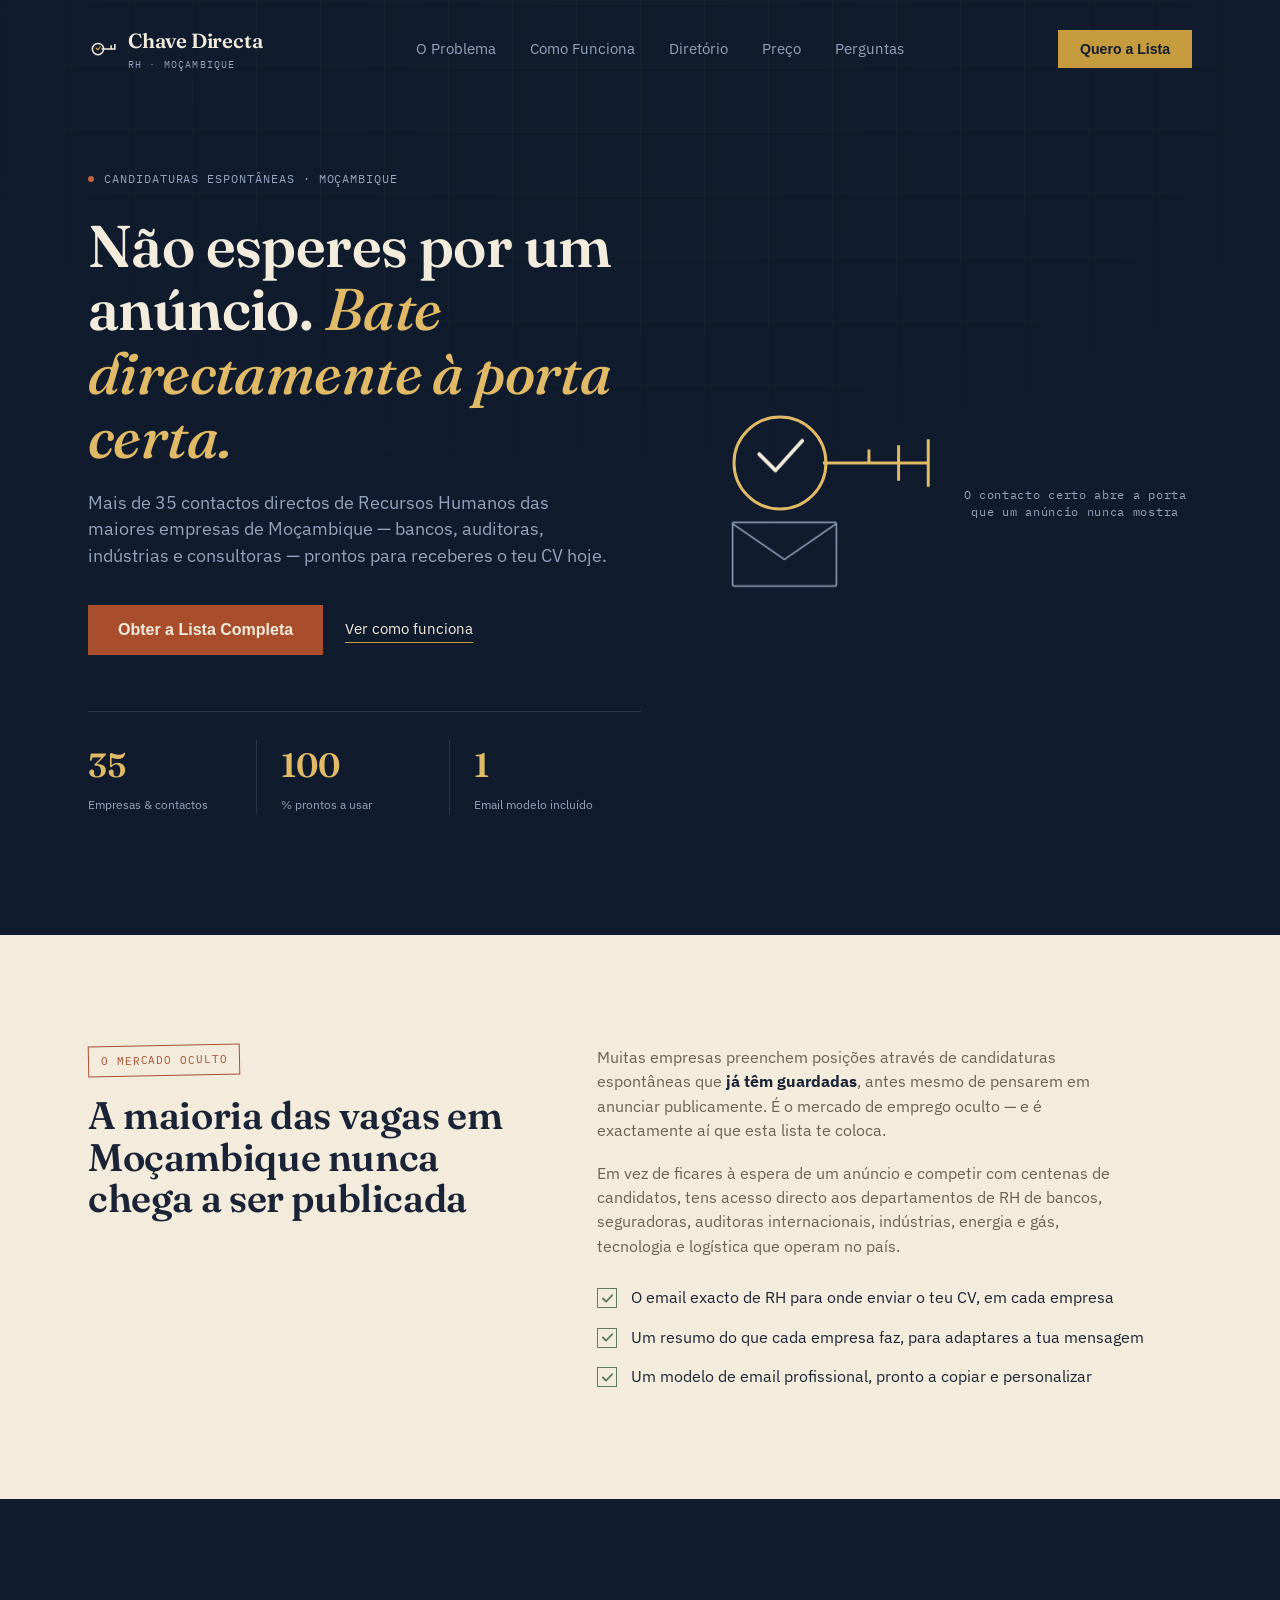
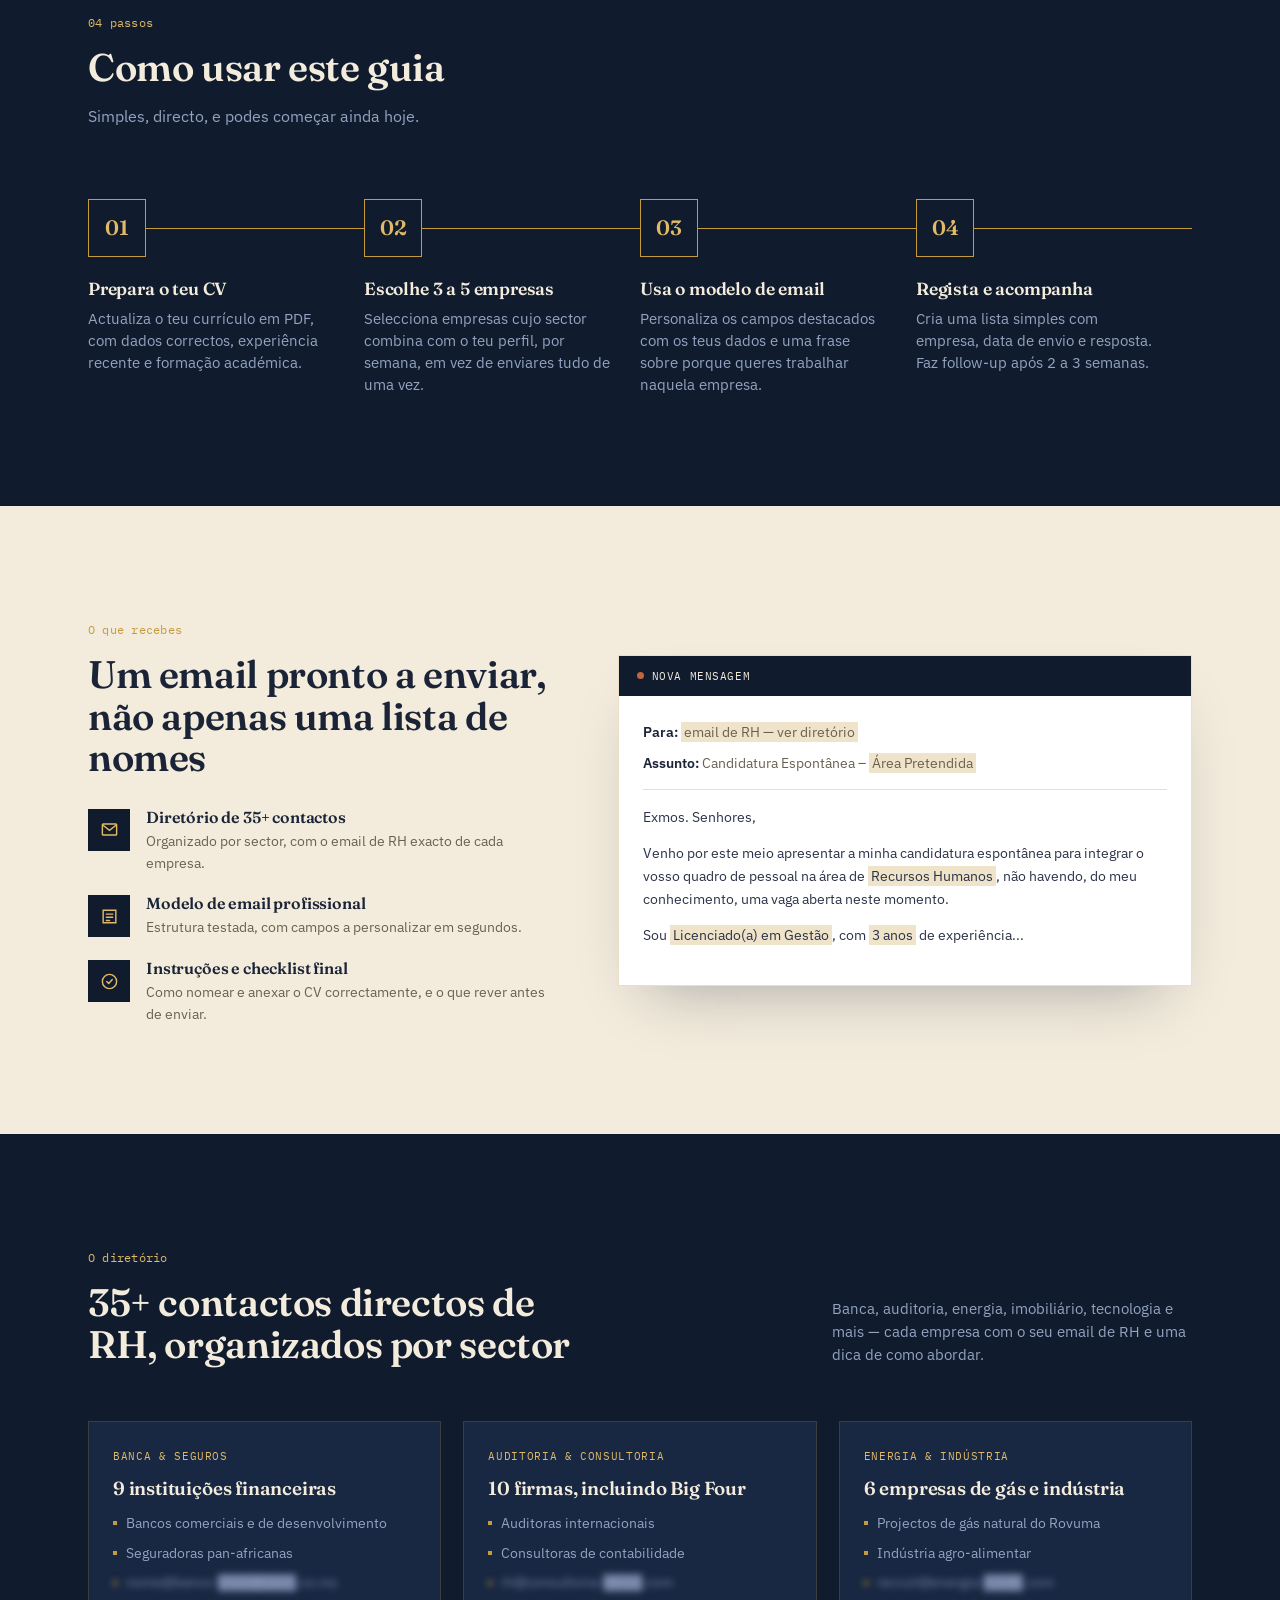
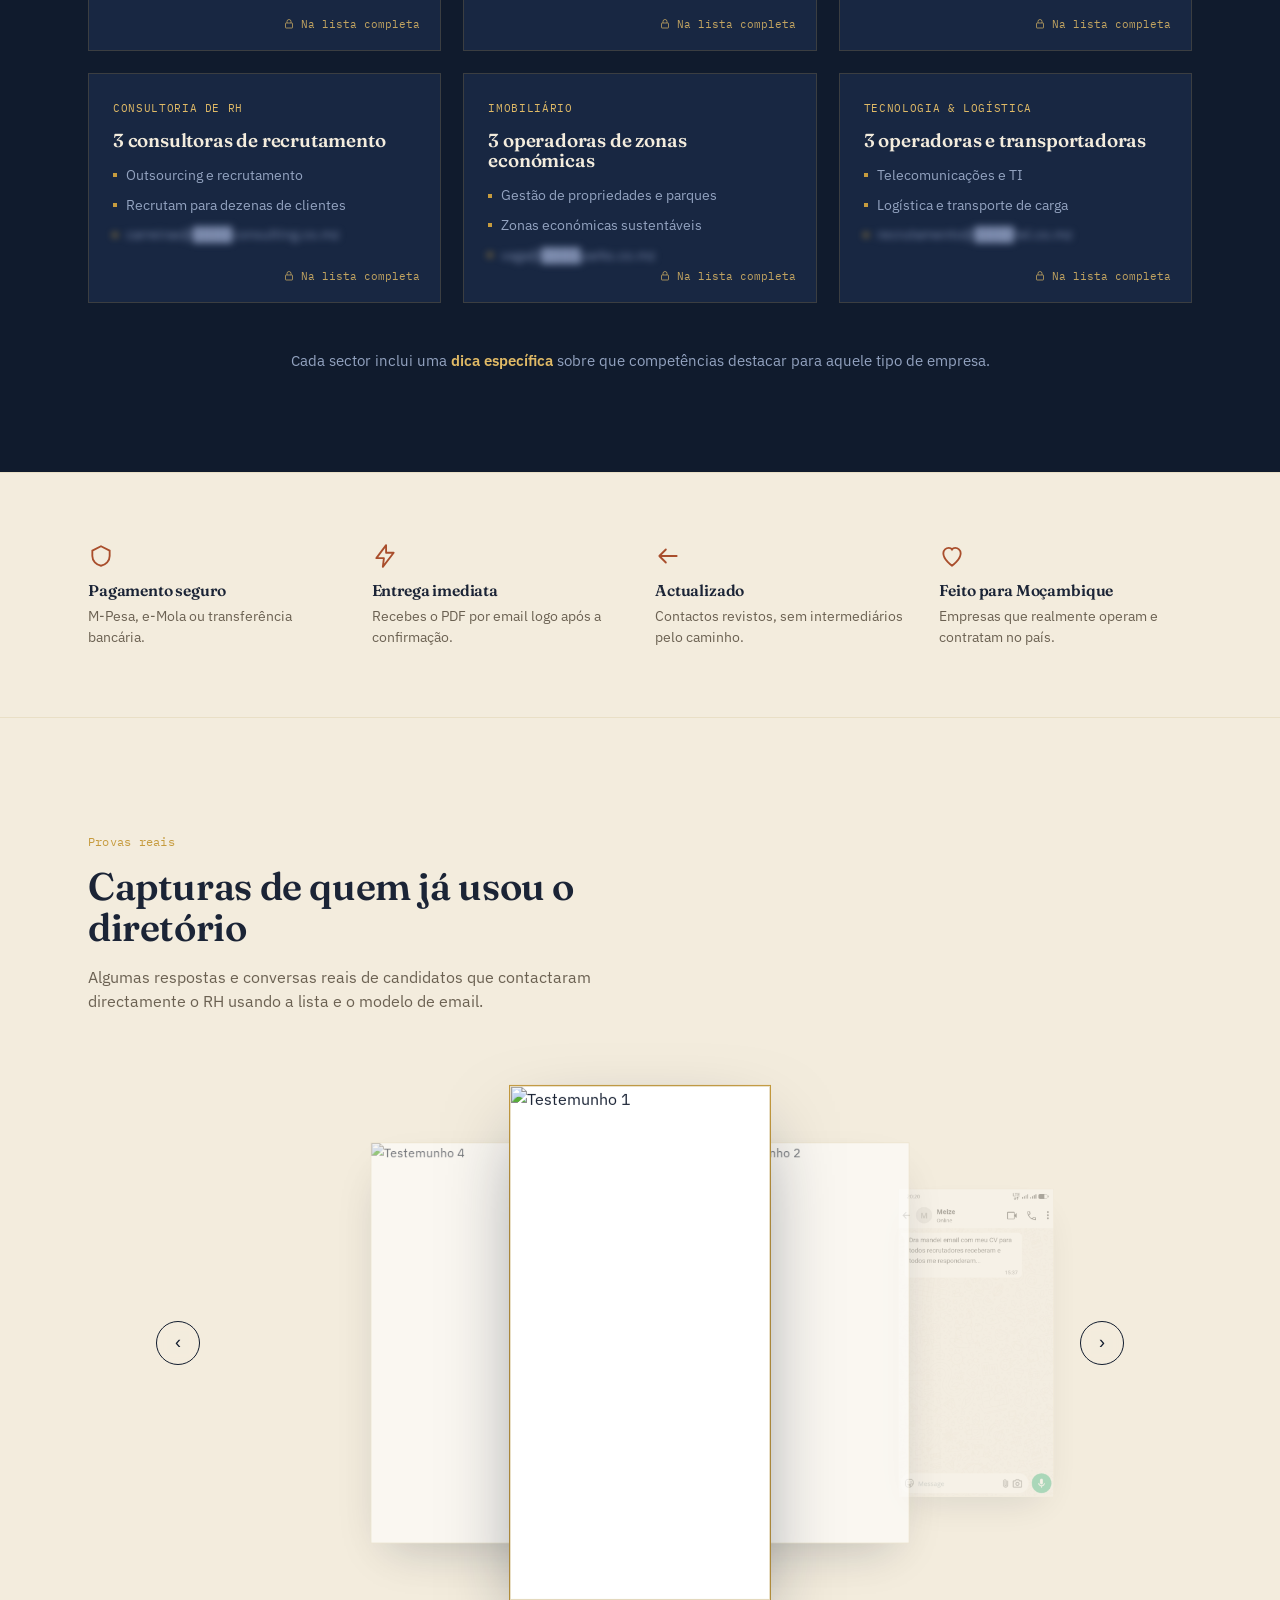
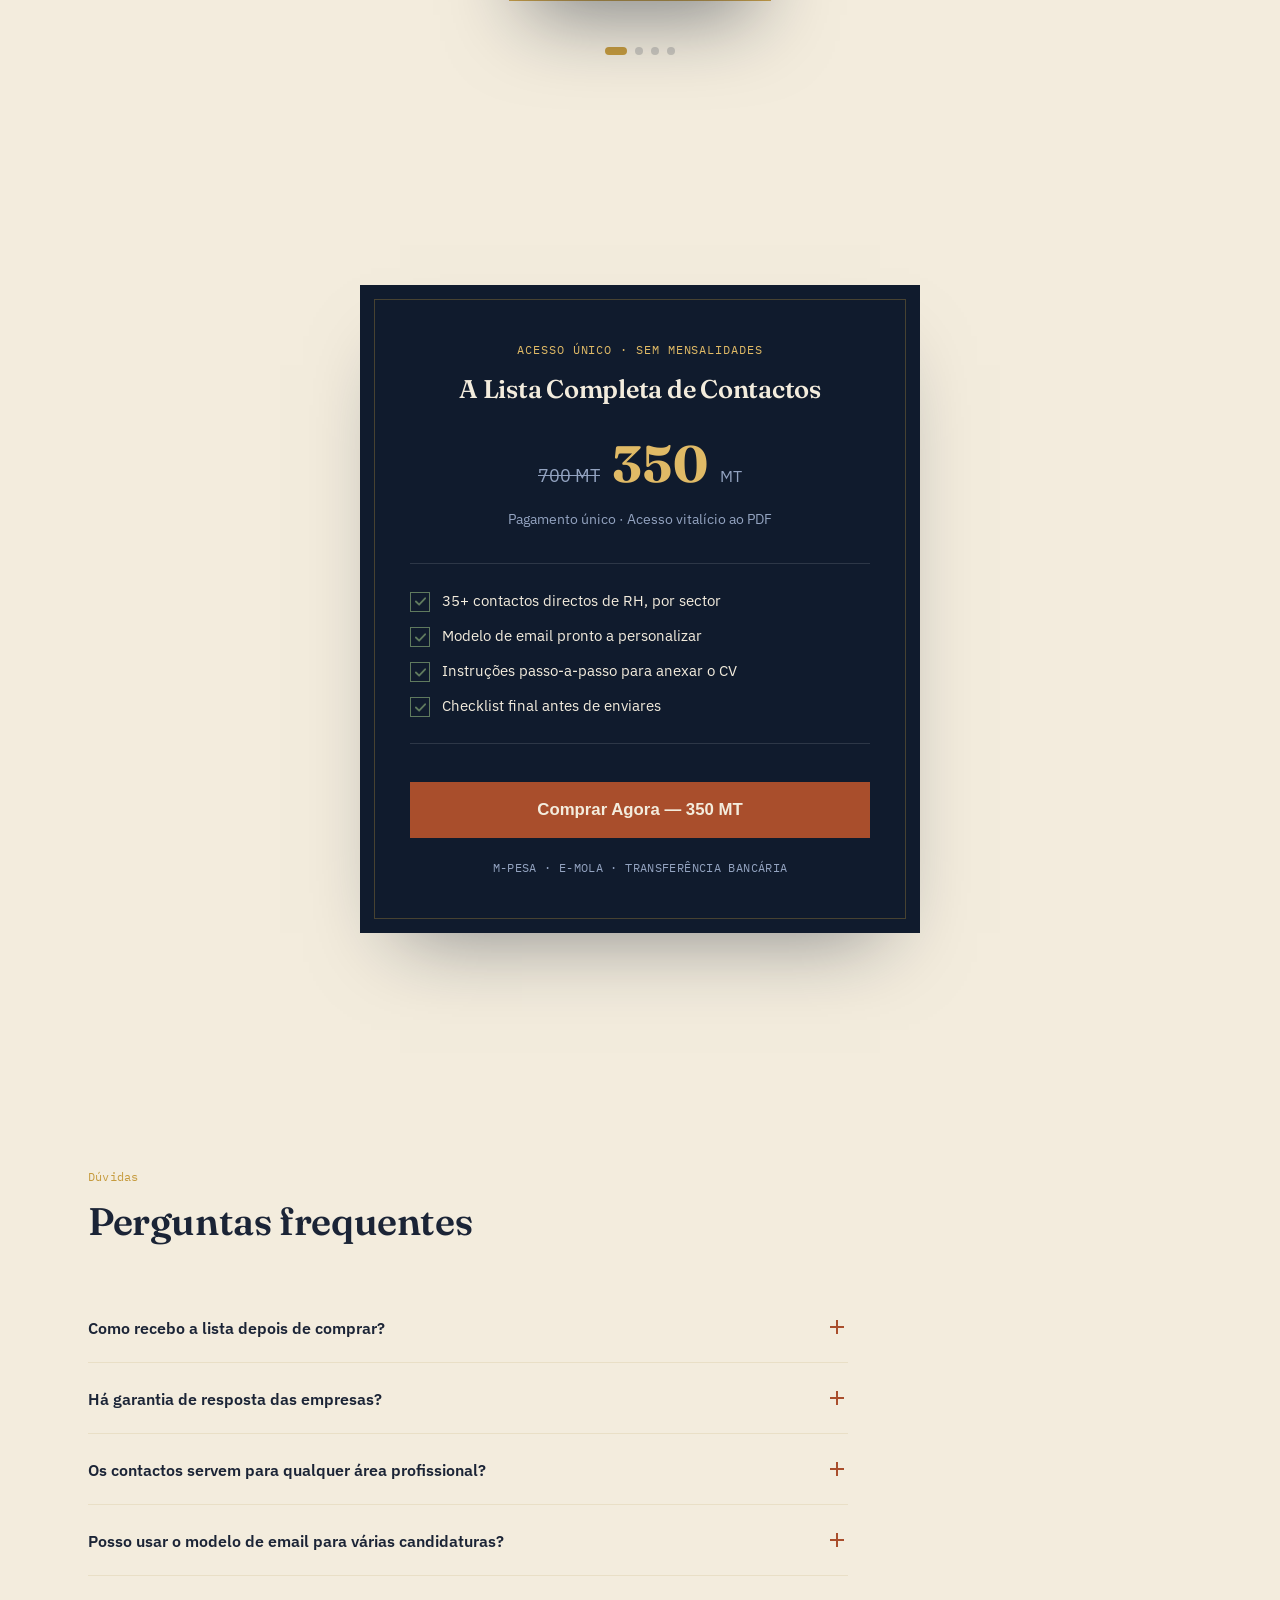
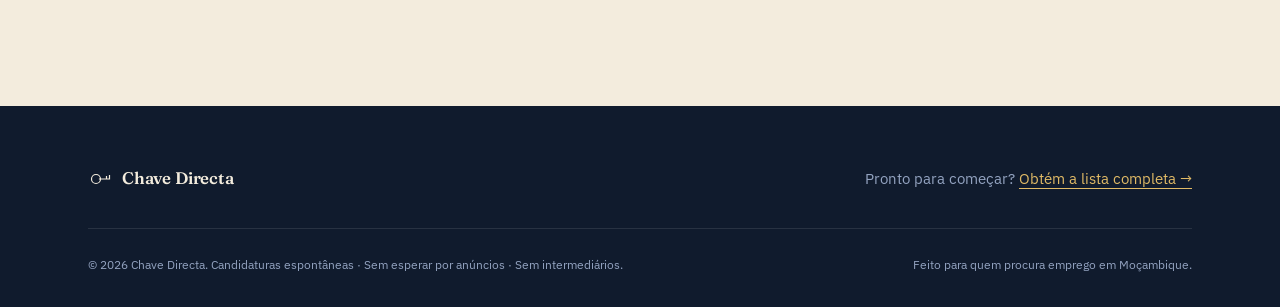
==== index.html @ ed658182 "divisão dos codigos em 3 areas ficheiros" ====
<!DOCTYPE html>
<html lang="pt-MZ">
<head>
  <meta charset="UTF-8">
  <meta name="viewport" content="width=device-width, initial-scale=1.0">
  <title>Chave Directa — Contactos de RH em Moçambique</title>
  <meta name="description" content="Mais de 35 contactos directos de Recursos Humanos das maiores empresas de Moçambique, com modelo de email pronto e instruções passo-a-passo para candidaturas espontâneas.">
  <link rel="preconnect" href="https://fonts.googleapis.com">
  <link rel="preconnect" href="https://fonts.gstatic.com" crossorigin>
  <link href="https://fonts.googleapis.com/css2?family=Fraunces:ital,opsz,wght@0,9..144,400;0,9..144,500;0,9..144,600;0,9..144,700;1,9..144,500&family=IBM+Plex+Sans:wght@400;500;600;700&family=IBM+Plex+Mono:wght@500&display=swap" rel="stylesheet">
  <link rel="stylesheet" href="style.css">
</head>

<body>
<header id="siteHeader">
  <div class="container header-inner">
    <a href="#top" class="logo">
      <svg viewBox="0 0 48 48" fill="none" xmlns="http://www.w3.org/2000/svg">
        <circle cx="16" cy="24" r="9" stroke="currentColor" stroke-width="2.4"/>
        <path d="M23 24H43M43 24V17M37 24V19" stroke="currentColor" stroke-width="2.4" stroke-linecap="square"/>
        <path d="M13 22.5L16 25.5L19.5 20.5" stroke="#C69B3E" stroke-width="2" stroke-linecap="round" stroke-linejoin="round"/>
      </svg>
      <span>
        <span class="logo-word">Chave Directa</span>
        <span class="logo-sub">RH · Moçambique</span>
      </span>
    </a>
    <nav class="main-nav" id="mainNav">
      <a href="#sobre">O Problema</a>
      <a href="#como-funciona">Como Funciona</a>
      <a href="#diretorio">Diretório</a>
      <a href="#preco">Preço</a>
      <a href="#faq">Perguntas</a>
    </nav>
    <button class="header-cta" onclick="location.href='#preco'">Quero a Lista</button>
    <button class="menu-toggle" id="menuToggle" aria-label="Abrir menu">☰</button>
  </div>
</header>

<section class="hero" id="top">
  <div class="container hero-grid">
    <div>
      <div class="eyebrow-row"><span class="dot"></span><span>Candidaturas espontâneas · Moçambique</span></div>
      <h1>Não esperes por um anúncio. <span class="accent">Bate directamente à porta certa.</span></h1>
      <p class="lead">Mais de 35 contactos directos de Recursos Humanos das maiores empresas de Moçambique — bancos, auditoras, indústrias e consultoras — prontos para receberes o teu CV hoje.</p>
      <div class="hero-ctas">
        <button class="btn-primary" onclick="location.href='#preco'"><span>Obter a Lista Completa</span></button>
        <a href="#como-funciona" class="btn-ghost-link">Ver como funciona</a>
      </div>
      <div class="hero-stats">
        <div class="hero-stat"><span class="num count-up" data-target="35">0</span><span class="lbl">Empresas & contactos</span></div>
        <div class="hero-stat"><span class="num count-up" data-target="100">0</span><span class="lbl">% prontos a usar</span></div>
        <div class="hero-stat"><span class="num">1</span><span class="lbl">Email modelo incluído</span></div>
      </div>
    </div>
    <div class="hero-visual">
      <div class="key-stage">
        <svg id="keySvg" viewBox="0 0 360 320" fill="none" xmlns="http://www.w3.org/2000/svg">
          <circle class="draw-path" cx="120" cy="120" r="62" stroke="#E0BA66" stroke-width="4"/>
          <path class="draw-path" d="M180 120H320M320 120V90M320 120V150M280 120V98M280 120V142M240 120V104" stroke="#E0BA66" stroke-width="4" stroke-linecap="square"/>
          <path class="fill-fade" d="M92 108L114 130L150 90" stroke="#F3ECDD" stroke-width="5" stroke-linecap="round" stroke-linejoin="round"/>
          <rect class="fill-fade" x="56" y="200" width="140" height="86" rx="2" stroke="#93A3C0" stroke-width="2"/>
          <path class="fill-fade" d="M56 202L126 250L196 202" stroke="#93A3C0" stroke-width="2"/>
        </svg>
        <div class="flash"></div>
      </div>
      <p class="hero-caption">O contacto certo abre a porta que um anúncio nunca mostra</p>
    </div>
  </div>
</section>

<section class="problem" id="sobre">
  <div class="container problem-grid">
    <div>
      <span class="stamp">O mercado oculto</span>
      <h2>A maioria das vagas em Moçambique nunca chega a ser publicada</h2>
    </div>
    <div class="problem-copy reveal">
      <p>Muitas empresas preenchem posições através de candidaturas espontâneas que <strong>já têm guardadas</strong>, antes mesmo de pensarem em anunciar publicamente. É o mercado de emprego oculto — e é exactamente aí que esta lista te coloca.</p>
      <p>Em vez de ficares à espera de um anúncio e competir com centenas de candidatos, tens acesso directo aos departamentos de RH de bancos, seguradoras, auditoras internacionais, indústrias, energia e gás, tecnologia e logística que operam no país.</p>
      <ul class="problem-list">
        <li><span class="check-mark"><svg viewBox="0 0 12 10" fill="none"><path d="M1 5L4.5 8.5L11 1.5" stroke="currentColor" stroke-width="2" stroke-linecap="round" stroke-linejoin="round"/></svg></span>O email exacto de RH para onde enviar o teu CV, em cada empresa</li>
        <li><span class="check-mark"><svg viewBox="0 0 12 10" fill="none"><path d="M1 5L4.5 8.5L11 1.5" stroke="currentColor" stroke-width="2" stroke-linecap="round" stroke-linejoin="round"/></svg></span>Um resumo do que cada empresa faz, para adaptares a tua mensagem</li>
        <li><span class="check-mark"><svg viewBox="0 0 12 10" fill="none"><path d="M1 5L4.5 8.5L11 1.5" stroke="currentColor" stroke-width="2" stroke-linecap="round" stroke-linejoin="round"/></svg></span>Um modelo de email profissional, pronto a copiar e personalizar</li>
      </ul>
    </div>
  </div>
</section>

<section class="how on-ink" id="como-funciona">
  <div class="container">
    <div class="how-head reveal">
      <span class="section-tag">04 passos</span>
      <h2>Como usar este guia</h2>
      <p>Simples, directo, e podes começar ainda hoje.</p>
    </div>
    <div class="steps" id="stepsBlock">
      <div class="step"><div class="step-num">01</div><h3>Prepara o teu CV</h3><p>Actualiza o teu currículo em PDF, com dados correctos, experiência recente e formação académica.</p></div>
      <div class="step"><div class="step-num">02</div><h3>Escolhe 3 a 5 empresas</h3><p>Selecciona empresas cujo sector combina com o teu perfil, por semana, em vez de enviares tudo de uma vez.</p></div>
      <div class="step"><div class="step-num">03</div><h3>Usa o modelo de email</h3><p>Personaliza os campos destacados com os teus dados e uma frase sobre porque queres trabalhar naquela empresa.</p></div>
      <div class="step"><div class="step-num">04</div><h3>Regista e acompanha</h3><p>Cria uma lista simples com empresa, data de envio e resposta. Faz follow-up após 2 a 3 semanas.</p></div>
    </div>
  </div>
</section>

<section class="included" id="incluido">
  <div class="container included-grid">
    <div class="reveal">
      <span class="section-tag">O que recebes</span>
      <h2>Um email pronto a enviar, não apenas uma lista de nomes</h2>
      <div class="feature-list">
        <div class="feature-item">
          <div class="feature-icon"><svg viewBox="0 0 24 24" fill="none"><path d="M3 6L12 13L21 6" stroke="currentColor" stroke-width="1.8"/><rect x="3" y="5" width="18" height="14" rx="1" stroke="currentColor" stroke-width="1.8"/></svg></div>
          <div><h4>Diretório de 35+ contactos</h4><p>Organizado por sector, com o email de RH exacto de cada empresa.</p></div>
        </div>
        <div class="feature-item">
          <div class="feature-icon"><svg viewBox="0 0 24 24" fill="none"><path d="M4 4H20V20H4V4Z" stroke="currentColor" stroke-width="1.8"/><path d="M8 9H16M8 13H16M8 17H12" stroke="currentColor" stroke-width="1.8" stroke-linecap="round"/></svg></div>
          <div><h4>Modelo de email profissional</h4><p>Estrutura testada, com campos a personalizar em segundos.</p></div>
        </div>
        <div class="feature-item">
          <div class="feature-icon"><svg viewBox="0 0 24 24" fill="none"><circle cx="12" cy="12" r="9" stroke="currentColor" stroke-width="1.8"/><path d="M8.5 12L11 14.5L15.5 9.5" stroke="currentColor" stroke-width="1.8" stroke-linecap="round" stroke-linejoin="round"/></svg></div>
          <div><h4>Instruções e checklist final</h4><p>Como nomear e anexar o CV correctamente, e o que rever antes de enviar.</p></div>
        </div>
      </div>
    </div>
    <div class="email-mock reveal">
      <div class="email-bar"><span class="dot"></span> NOVA MENSAGEM</div>
      <div class="email-body">
        <div class="email-field"><b>Para:</b> <span class="email-hl">email de RH — ver diretório</span></div>
        <div class="email-field"><b>Assunto:</b> Candidatura Espontânea – <span class="email-hl">Área Pretendida</span></div>
        <div class="email-divider"></div>
        <div class="email-text">
          <p>Exmos. Senhores,</p>
          <p>Venho por este meio apresentar a minha candidatura espontânea para integrar o vosso quadro de pessoal na área de <span class="email-hl">Recursos Humanos</span>, não havendo, do meu conhecimento, uma vaga aberta neste momento.</p>
          <p>Sou <span class="email-hl">Licenciado(a) em Gestão</span>, com <span class="email-hl">3 anos</span> de experiência...</p>
        </div>
      </div>
    </div>
  </div>
</section>

<section class="directory on-ink" id="diretorio">
  <div class="container">
    <div class="directory-head reveal">
      <div>
        <span class="section-tag">O diretório</span>
        <h2>35+ contactos directos de RH, organizados por sector</h2>
      </div>
      <p>Banca, auditoria, energia, imobiliário, tecnologia e mais — cada empresa com o seu email de RH e uma dica de como abordar.</p>
    </div>
    <div class="rolodex reveal-stagger">
      <div class="rcard">
        <span class="sector-tag">Banca & Seguros</span>
        <h3>9 instituições financeiras</h3>
        <ul>
          <li>Bancos comerciais e de desenvolvimento</li>
          <li>Seguradoras pan-africanas</li>
          <li class="blur-line">nome@banco-████████.co.mz</li>
        </ul>
        <div class="rcard-lock"><svg viewBox="0 0 24 24" fill="none"><rect x="5" y="10" width="14" height="10" rx="1" stroke="currentColor" stroke-width="1.6"/><path d="M8 10V7a4 4 0 018 0v3" stroke="currentColor" stroke-width="1.6"/></svg>Na lista completa</div>
      </div>
      <div class="rcard">
        <span class="sector-tag">Auditoria & Consultoria</span>
        <h3>10 firmas, incluindo Big Four</h3>
        <ul>
          <li>Auditoras internacionais</li>
          <li>Consultoras de contabilidade</li>
          <li class="blur-line">rh@consultoria-████.com</li>
        </ul>
        <div class="rcard-lock"><svg viewBox="0 0 24 24" fill="none"><rect x="5" y="10" width="14" height="10" rx="1" stroke="currentColor" stroke-width="1.6"/><path d="M8 10V7a4 4 0 018 0v3" stroke="currentColor" stroke-width="1.6"/></svg>Na lista completa</div>
      </div>
      <div class="rcard">
        <span class="sector-tag">Energia & Indústria</span>
        <h3>6 empresas de gás e indústria</h3>
        <ul>
          <li>Projectos de gás natural do Rovuma</li>
          <li>Indústria agro-alimentar</li>
          <li class="blur-line">recruit@energia-████.com</li>
        </ul>
        <div class="rcard-lock"><svg viewBox="0 0 24 24" fill="none"><rect x="5" y="10" width="14" height="10" rx="1" stroke="currentColor" stroke-width="1.6"/><path d="M8 10V7a4 4 0 018 0v3" stroke="currentColor" stroke-width="1.6"/></svg>Na lista completa</div>
      </div>
      <div class="rcard">
        <span class="sector-tag">Consultoria de RH</span>
        <h3>3 consultoras de recrutamento</h3>
        <ul>
          <li>Outsourcing e recrutamento</li>
          <li>Recrutam para dezenas de clientes</li>
          <li class="blur-line">carreiras@████consulting.co.mz</li>
        </ul>
        <div class="rcard-lock"><svg viewBox="0 0 24 24" fill="none"><rect x="5" y="10" width="14" height="10" rx="1" stroke="currentColor" stroke-width="1.6"/><path d="M8 10V7a4 4 0 018 0v3" stroke="currentColor" stroke-width="1.6"/></svg>Na lista completa</div>
      </div>
      <div class="rcard">
        <span class="sector-tag">Imobiliário</span>
        <h3>3 operadoras de zonas económicas</h3>
        <ul>
          <li>Gestão de propriedades e parques</li>
          <li>Zonas económicas sustentáveis</li>
          <li class="blur-line">vaga@████parks.co.mz</li>
        </ul>
        <div class="rcard-lock"><svg viewBox="0 0 24 24" fill="none"><rect x="5" y="10" width="14" height="10" rx="1" stroke="currentColor" stroke-width="1.6"/><path d="M8 10V7a4 4 0 018 0v3" stroke="currentColor" stroke-width="1.6"/></svg>Na lista completa</div>
      </div>
      <div class="rcard">
        <span class="sector-tag">Tecnologia & Logística</span>
        <h3>3 operadoras e transportadoras</h3>
        <ul>
          <li>Telecomunicações e TI</li>
          <li>Logística e transporte de carga</li>
          <li class="blur-line">recrutamento@████tel.co.mz</li>
        </ul>
        <div class="rcard-lock"><svg viewBox="0 0 24 24" fill="none"><rect x="5" y="10" width="14" height="10" rx="1" stroke="currentColor" stroke-width="1.6"/><path d="M8 10V7a4 4 0 018 0v3" stroke="currentColor" stroke-width="1.6"/></svg>Na lista completa</div>
      </div>
    </div>
    <p class="directory-more">Cada sector inclui uma <b>dica específica</b> sobre que competências destacar para aquele tipo de empresa.</p>
  </div>
</section>

<section class="trust">
  <div class="container trust-row reveal-stagger">
    <div class="trust-item">
      <svg viewBox="0 0 24 24" fill="none"><path d="M12 3L20 7V12C20 16.5 16.5 20 12 21C7.5 20 4 16.5 4 12V7L12 3Z" stroke="currentColor" stroke-width="1.7"/></svg>
      <h4>Pagamento seguro</h4>
      <p>M-Pesa, e-Mola ou transferência bancária.</p>
    </div>
    <div class="trust-item">
      <svg viewBox="0 0 24 24" fill="none"><path d="M13 2L4 14H11L10 22L20 9H13L13 2Z" stroke="currentColor" stroke-width="1.7" stroke-linejoin="round"/></svg>
      <h4>Entrega imediata</h4>
      <p>Recebes o PDF por email logo após a confirmação.</p>
    </div>
    <div class="trust-item">
      <svg viewBox="0 0 24 24" fill="none"><path d="M4 12H20M4 12L10 6M4 12L10 18" stroke="currentColor" stroke-width="1.7" stroke-linecap="round" stroke-linejoin="round"/></svg>
      <h4>Actualizado</h4>
      <p>Contactos revistos, sem intermediários pelo caminho.</p>
    </div>
    <div class="trust-item">
      <svg viewBox="0 0 24 24" fill="none"><path d="M12 21C12 21 4 15.5 4 9.5C4 6.5 6.5 4.5 9 4.5C10.5 4.5 11.5 5.2 12 6C12.5 5.2 13.5 4.5 15 4.5C17.5 4.5 20 6.5 20 9.5C20 15.5 12 21 12 21Z" stroke="currentColor" stroke-width="1.7"/></svg>
      <h4>Feito para Moçambique</h4>
      <p>Empresas que realmente operam e contratam no país.</p>
    </div>
  </div>
</section>

<section class="proof-shots" id="testemunhos">
  <div class="container">
    <div class="proof-shots-head reveal">
      <span class="section-tag">Provas reais</span>
      <h2>Capturas de quem já usou o diretório</h2>
      <p>Algumas respostas e conversas reais de candidatos que contactaram directamente o RH usando a lista e o modelo de email.</p>
    </div>
    <div class="shots reveal">
      <div class="shots-stage" id="shotsStage">
        <button class="shots-nav prev" id="shotsPrev" aria-label="Testemunho anterior">‹</button>
        <div class="shot" data-index="0"><img src="testemunho-1.jpg" alt="Testemunho 1" loading="lazy"></div>
        <div class="shot" data-index="1"><img src="testemunho-2.jpg" alt="Testemunho 2" loading="lazy"></div>
        <div class="shot" data-index="2"><img src="testemunho-3.jpg" alt="Testemunho 3" loading="lazy"></div>
        <div class="shot" data-index="3"><img src="testemunho-4.jpg" alt="Testemunho 4" loading="lazy"></div>
        <button class="shots-nav next" id="shotsNext" aria-label="Próximo testemunho">›</button>
      </div>
      <div class="shots-dots" id="shotsDots"></div>
    </div>
  </div>
</section>

<section class="pricing" id="preco">
  <div class="container">
    <div class="pricing-card reveal">
      <span class="pricing-tag">Acesso único · Sem mensalidades</span>
      <h2>A Lista Completa de Contactos</h2>
      <div class="price-row">
        <span class="price-old">700 MT</span>
        <span class="price-new">350</span>
        <span class="price-cur">MT</span>
      </div>
      <p class="price-note">Pagamento único · Acesso vitalício ao PDF</p>
      <ul class="pricing-list">
        <li><span class="check-mark"><svg viewBox="0 0 12 10" fill="none"><path d="M1 5L4.5 8.5L11 1.5" stroke="currentColor" stroke-width="2" stroke-linecap="round" stroke-linejoin="round"/></svg></span>35+ contactos directos de RH, por sector</li>
        <li><span class="check-mark"><svg viewBox="0 0 12 10" fill="none"><path d="M1 5L4.5 8.5L11 1.5" stroke="currentColor" stroke-width="2" stroke-linecap="round" stroke-linejoin="round"/></svg></span>Modelo de email pronto a personalizar</li>
        <li><span class="check-mark"><svg viewBox="0 0 12 10" fill="none"><path d="M1 5L4.5 8.5L11 1.5" stroke="currentColor" stroke-width="2" stroke-linecap="round" stroke-linejoin="round"/></svg></span>Instruções passo-a-passo para anexar o CV</li>
        <li><span class="check-mark"><svg viewBox="0 0 12 10" fill="none"><path d="M1 5L4.5 8.5L11 1.5" stroke="currentColor" stroke-width="2" stroke-linecap="round" stroke-linejoin="round"/></svg></span>Checklist final antes de enviares</li>
      </ul>
      <button class="btn-primary full"><span>Comprar Agora — 350 MT</span></button>
      <p class="pay-methods">M-PESA · E-MOLA · TRANSFERÊNCIA BANCÁRIA</p>
    </div>
  </div>
</section>

<section class="faq" id="faq">
  <div class="container">
    <div class="faq-head reveal">
      <span class="section-tag">Dúvidas</span>
      <h2>Perguntas frequentes</h2>
    </div>
    <div class="faq-list reveal">
      <div class="faq-item">
        <button class="faq-q">Como recebo a lista depois de comprar?<span class="plus"></span></button>
        <div class="faq-a"><div class="faq-a-inner">Após a confirmação do pagamento, o PDF é enviado directamente para o teu email. Não precisas de instalar nada.</div></div>
      </div>
      <div class="faq-item">
        <button class="faq-q">Há garantia de resposta das empresas?<span class="plus"></span></button>
        <div class="faq-a"><div class="faq-a-inner">Este é um guia de candidaturas espontâneas — mostras iniciativa ao contactares directamente o RH. Não há garantia de resposta imediata, mas és tu que decides quando e onde bater à porta, em vez de esperares por um anúncio.</div></div>
      </div>
      <div class="faq-item">
        <button class="faq-q">Os contactos servem para qualquer área profissional?<span class="plus"></span></button>
        <div class="faq-a"><div class="faq-a-inner">Sim. O diretório cobre bancos, seguradoras, auditoras, indústrias, energia, imobiliário, tecnologia e logística — cada um com uma dica sobre que perfis costumam procurar.</div></div>
      </div>
      <div class="faq-item">
        <button class="faq-q">Posso usar o modelo de email para várias candidaturas?<span class="plus"></span></button>
        <div class="faq-a"><div class="faq-a-inner">Sim, o modelo é reutilizável. A recomendação é personalizares cada envio, escolhendo 3 a 5 empresas por semana em vez de enviares o mesmo texto genérico para todas ao mesmo tempo.</div></div>
      </div>
    </div>
  </div>
</section>

<footer>
  <div class="container">
    <div class="footer-top">
      <div class="footer-logo">
        <svg viewBox="0 0 48 48" fill="none" xmlns="http://www.w3.org/2000/svg">
          <circle cx="16" cy="24" r="9" stroke="currentColor" stroke-width="2.4"/>
          <path d="M23 24H43M43 24V17M37 24V19" stroke="currentColor" stroke-width="2.4" stroke-linecap="square"/>
        </svg>
        <span class="logo-word" style="font-size:1.05rem;">Chave Directa</span>
      </div>
      <div class="footer-cta-line">Pronto para começar? <a href="#preco">Obtém a lista completa →</a></div>
    </div>
    <div class="footer-bottom">
      <span>© 2026 Chave Directa. Candidaturas espontâneas · Sem esperar por anúncios · Sem intermediários.</span>
      <span>Feito para quem procura emprego em Moçambique.</span>
    </div>
  </div>
</footer>

<div class="shot-modal" id="shotModal" aria-hidden="true">
  <button class="shot-modal-nav prev" id="shotModalPrev" aria-label="Testemunho anterior">‹</button>
  <div class="shot-modal-frame">
    <button class="shot-modal-close" id="shotModalClose" aria-label="Fechar">×</button>
    <img id="shotModalImg" src="" alt="Testemunho em destaque">
  </div>
  <button class="shot-modal-nav next" id="shotModalNext" aria-label="Próximo testemunho">›</button>
  <div class="shot-modal-count" id="shotModalCount"></div>
</div>

<script src="script.js" defer></script>
</body>
</html>
---- style.css ----
:root{
  --ink:#101B2D;
  --ink-2:#182742;
  --ink-3:#1E3050;
  --paper:#F3ECDD;
  --paper-2:#E9DFC6;
  --brass:#C69B3E;
  --brass-light:#E0BA66;
  --rust:#A94E2C;
  --rust-light:#C2653D;
  --sage:#5F7A5E;
  --ink-text:#1B2436;
  --paper-text:#F3ECDD;
  --muted-on-ink:#93A3C0;
  --muted-on-paper:#6B6152;
  --radius-card:2px;
  --serif:'Fraunces', serif;
  --sans:'IBM Plex Sans', sans-serif;
  --mono:'IBM Plex Mono', monospace;
}
*{box-sizing:border-box; margin:0; padding:0;}
html{scroll-behavior:smooth;}
body{
  font-family:var(--sans);
  background:var(--paper);
  color:var(--ink-text);
  line-height:1.5;
  overflow-x:hidden;
  -webkit-font-smoothing:antialiased;
}
img,svg{display:block; max-width:100%;}
a{color:inherit; text-decoration:none;}
ul{list-style:none;}
.container{
  width:100%;
  max-width:1160px;
  margin:0 auto;
  padding:0 28px;
}
h1,h2,h3,h4{font-family:var(--serif); font-weight:600; line-height:1.08; letter-spacing:-0.01em;}
.section-tag{
  font-family:var(--mono);
  font-size:0.72rem;
  letter-spacing:0.02em;
  color:var(--brass);
}
.on-ink .section-tag{color:var(--brass-light);}
.serif-italic{font-style:italic; font-weight:500;}

@media (prefers-reduced-motion: reduce){
  *{animation-duration:0.001ms !important; animation-iteration-count:1 !important; transition-duration:0.001ms !important; scroll-behavior:auto !important;}
}

/* ---------- HEADER ---------- */
header{
  position:fixed; top:0; left:0; right:0; z-index:100;
  background:rgba(16,27,45,0.0);
  transition:background .4s ease, padding .3s ease, box-shadow .4s ease;
  padding:26px 0;
}
header.scrolled{
  background:rgba(16,27,45,0.92);
  backdrop-filter:blur(10px);
  padding:14px 0;
  box-shadow:0 8px 24px rgba(0,0,0,0.25);
}
.header-inner{
  display:flex; align-items:center; justify-content:space-between;
}
.logo{
  display:flex; align-items:center; gap:10px;
  color:var(--paper);
}
.logo svg{width:30px; height:30px; flex-shrink:0;}
.logo-word{font-family:var(--serif); font-weight:600; font-size:1.28rem; letter-spacing:-0.01em;}
.logo-sub{font-family:var(--mono); font-size:0.6rem; letter-spacing:0.12em; color:var(--muted-on-ink); text-transform:uppercase; display:block; margin-top:1px;}
nav.main-nav{display:flex; gap:34px;}
nav.main-nav a{
  color:var(--muted-on-ink);
  font-size:0.92rem;
  position:relative;
  transition:color .25s ease;
}
nav.main-nav a:hover{color:var(--paper);}
nav.main-nav a::after{
  content:'';
  position:absolute; left:0; bottom:-6px; height:1px; width:0;
  background:var(--brass);
  transition:width .3s ease;
}
nav.main-nav a:hover::after{width:100%;}
.header-cta{
  background:var(--brass);
  color:var(--ink);
  font-weight:600;
  font-size:0.88rem;
  padding:11px 22px;
  border:none;
  cursor:pointer;
  transition:background .25s ease, transform .2s ease;
}
.header-cta:hover{background:var(--brass-light); transform:translateY(-1px);}
.menu-toggle{display:none; background:none; border:none; color:var(--paper); font-size:1.6rem; cursor:pointer;}

/* ---------- HERO ---------- */
.hero{
  position:relative;
  background:var(--ink);
  color:var(--paper);
  padding:170px 0 120px;
  overflow:hidden;
}
.hero::before{
  content:'';
  position:absolute; inset:0;
  background-image:
    linear-gradient(rgba(198,155,62,0.05) 1px, transparent 1px),
    linear-gradient(90deg, rgba(198,155,62,0.05) 1px, transparent 1px);
  background-size:64px 64px;
  mask-image:radial-gradient(ellipse 80% 60% at 50% 10%, black, transparent);
  pointer-events:none;
}
.hero-grid{
  position:relative;
  display:grid;
  grid-template-columns:1.05fr 0.95fr;
  gap:50px;
  align-items:center;
}
.eyebrow-row{
  display:flex; align-items:center; gap:10px;
  margin-bottom:26px;
}
.eyebrow-row .dot{width:6px; height:6px; background:var(--rust-light); border-radius:50%;}
.eyebrow-row span{
  font-family:var(--mono); font-size:0.74rem; letter-spacing:0.08em;
  color:var(--muted-on-ink); text-transform:uppercase;
}
.hero h1{
  font-size:clamp(2.4rem, 4.6vw, 3.7rem);
  color:var(--paper);
  margin-bottom:22px;
}
.hero h1 .accent{color:var(--brass-light); font-style:italic; font-weight:500;}
.hero p.lead{
  font-size:1.1rem;
  color:var(--muted-on-ink);
  max-width:520px;
  margin-bottom:36px;
}
.hero-ctas{display:flex; align-items:center; gap:22px; flex-wrap:wrap; margin-bottom:56px;}
.btn-primary{
  background:var(--rust);
  color:var(--paper);
  font-weight:600;
  font-size:1rem;
  padding:16px 30px;
  border:none;
  cursor:pointer;
  position:relative;
  overflow:hidden;
  transition:transform .2s ease, box-shadow .3s ease;
  box-shadow:0 0 0 rgba(169,78,44,0);
}
.btn-primary:hover{transform:translateY(-2px); box-shadow:0 14px 30px -10px rgba(169,78,44,0.55);}
.btn-primary span{position:relative; z-index:1;}
.btn-ghost-link{
  font-size:0.95rem; color:var(--paper); border-bottom:1px solid var(--brass);
  padding-bottom:2px; transition:opacity .2s ease;
}
.btn-ghost-link:hover{opacity:0.75;}
.hero-stats{
  display:flex; gap:0;
  border-top:1px solid rgba(255,255,255,0.12);
  padding-top:28px;
}
.hero-stat{
  flex:1; padding-right:24px;
}
.hero-stat + .hero-stat{
  border-left:1px solid rgba(255,255,255,0.12);
  padding-left:24px;
}
.hero-stat .num{
  font-family:var(--serif); font-weight:600; font-size:2.1rem; color:var(--brass-light);
  display:block;
}
.hero-stat .lbl{
  font-size:0.78rem; color:var(--muted-on-ink); margin-top:2px;
}

/* Hero visual: key unlock */
.hero-visual{
  position:relative;
  display:flex; align-items:center; justify-content:center;
  min-height:420px;
}
.key-stage{
  position:relative; width:100%; max-width:420px;
}
.key-plate{
  position:absolute; inset:0;
  border:1px solid rgba(198,155,62,0.25);
}
#keySvg{width:100%; height:auto; position:relative; z-index:2;}
#keySvg .draw-path{
  stroke-dasharray:900;
  stroke-dashoffset:900;
  animation:drawKey 2.1s cubic-bezier(.65,0,.35,1) forwards .3s;
}
#keySvg .fill-fade{
  opacity:0;
  animation:fadeInFill 1s ease forwards 1.9s;
}
.hero-visual .flash{
  position:absolute; width:10px; height:10px; border-radius:50%;
  background:var(--brass-light);
  top:38%; left:60%;
  opacity:0;
  box-shadow:0 0 0 0 rgba(224,186,102,0.7);
  animation:clickFlash 2.6s ease forwards;
}
@keyframes drawKey{ to{ stroke-dashoffset:0; } }
@keyframes fadeInFill{ to{ opacity:1; } }
@keyframes clickFlash{
  0%,68%{opacity:0; transform:scale(0.4);}
  74%{opacity:1; transform:scale(1.6); box-shadow:0 0 0 14px rgba(224,186,102,0);}
  100%{opacity:0; transform:scale(2.2);}
}
.hero-caption{
  text-align:center; margin-top:22px;
  font-family:var(--mono); font-size:0.72rem; letter-spacing:0.06em;
  color:var(--muted-on-ink);
}

/* ---------- PROBLEM SECTION ---------- */
.problem{
  padding:110px 0;
  background:var(--paper);
}
.problem-grid{
  display:grid; grid-template-columns:0.85fr 1.15fr; gap:70px; align-items:start;
}
.problem h2{
  font-size:clamp(1.9rem, 3vw, 2.5rem);
  color:var(--ink-text);
}
.stamp{
  display:inline-flex; align-items:center; gap:8px;
  border:1px solid var(--rust);
  color:var(--rust);
  font-family:var(--mono); font-size:0.7rem; letter-spacing:0.08em; text-transform:uppercase;
  padding:6px 12px; margin-bottom:20px;
  transform:rotate(-1.2deg);
}
.problem-copy p{
  font-size:1.02rem; color:var(--muted-on-paper); margin-bottom:18px; max-width:52ch;
}
.problem-copy p strong{color:var(--ink-text);}
.problem-list{margin-top:28px; display:flex; flex-direction:column; gap:16px;}
.problem-list li{
  display:flex; gap:14px; align-items:flex-start;
  font-size:0.98rem; color:var(--ink-text);
}
.check-mark{
  flex-shrink:0; width:20px; height:20px; margin-top:2px;
  border:1px solid var(--sage); color:var(--sage);
  display:flex; align-items:center; justify-content:center;
}
.check-mark svg{width:11px; height:11px;}

/* ---------- HOW IT WORKS ---------- */
.how{
  padding:110px 0;
  background:var(--ink);
  color:var(--paper);
  position:relative;
}
.how-head{max-width:560px; margin-bottom:70px;}
.how-head h2{font-size:clamp(1.9rem,3vw,2.5rem); color:var(--paper); margin-top:14px;}
.how-head p{color:var(--muted-on-ink); margin-top:16px; font-size:1.02rem;}
.steps{
  position:relative;
  display:grid; grid-template-columns:repeat(4,1fr); gap:0;
}
.steps::before{
  content:'';
  position:absolute; top:29px; left:0; right:0; height:1px;
  background:rgba(198,155,62,0.25);
}
.steps::after{
  content:'';
  position:absolute; top:29px; left:0; height:1px;
  background:var(--brass);
  width:0%;
  transition:width 1.4s cubic-bezier(.65,0,.35,1);
}
.steps.in-view::after{width:100%;}
.step{
  padding-right:28px; position:relative;
}
.step-num{
  width:58px; height:58px;
  border:1px solid var(--brass);
  background:var(--ink);
  color:var(--brass-light);
  font-family:var(--serif); font-weight:600; font-size:1.3rem;
  display:flex; align-items:center; justify-content:center;
  position:relative; z-index:2;
  margin-bottom:22px;
  opacity:0; transform:scale(0.6);
  transition:opacity .5s ease, transform .5s cubic-bezier(.34,1.56,.64,1);
}
.steps.in-view .step-num{opacity:1; transform:scale(1);}
.step:nth-child(1) .step-num{transition-delay:.1s;}
.step:nth-child(2) .step-num{transition-delay:.5s;}
.step:nth-child(3) .step-num{transition-delay:.9s;}
.step:nth-child(4) .step-num{transition-delay:1.3s;}
.step h3{font-size:1.1rem; color:var(--paper); margin-bottom:10px; font-weight:600;}
.step p{font-size:0.92rem; color:var(--muted-on-ink);}

/* ---------- INCLUDED / EMAIL MOCKUP ---------- */
.included{
  padding:110px 0;
  background:var(--paper);
}
.included-grid{
  display:grid; grid-template-columns:0.9fr 1.1fr; gap:60px; align-items:center;
}
.included h2{font-size:clamp(1.9rem,3vw,2.5rem); margin:14px 0 30px;}
.feature-list{display:flex; flex-direction:column; gap:22px;}
.feature-item{display:flex; gap:16px;}
.feature-icon{
  width:42px; height:42px; flex-shrink:0;
  background:var(--ink); color:var(--brass-light);
  display:flex; align-items:center; justify-content:center;
}
.feature-icon svg{width:19px; height:19px;}
.feature-item h4{font-size:1rem; margin-bottom:4px; font-weight:600; color:var(--ink-text);}
.feature-item p{font-size:0.9rem; color:var(--muted-on-paper);}

.email-mock{
  background:#fff;
  border:1px solid var(--paper-2);
  box-shadow:0 30px 60px -30px rgba(16,27,45,0.35);
  transform:rotate(1.4deg);
  transition:transform .5s ease;
}
.email-mock:hover{transform:rotate(0deg);}
.email-bar{
  background:var(--ink);
  color:var(--paper);
  padding:12px 18px;
  font-family:var(--mono); font-size:0.7rem; letter-spacing:0.05em;
  display:flex; align-items:center; gap:8px;
}
.email-bar .dot{width:7px; height:7px; border-radius:50%; background:var(--rust-light);}
.email-body{padding:26px 24px;}
.email-field{font-size:0.85rem; color:var(--muted-on-paper); margin-bottom:10px;}
.email-field b{color:var(--ink-text); font-weight:600;}
.email-hl{background:rgba(198,155,62,0.28); padding:1px 3px;}
.email-divider{height:1px; background:var(--paper-2); margin:16px 0;}
.email-text{font-size:0.86rem; color:#2a3348; line-height:1.7;}
.email-text p{margin-bottom:12px;}

/* ---------- DIRECTORY PREVIEW ---------- */
.directory{
  padding:110px 0 100px;
  background:var(--ink);
  color:var(--paper);
}
.directory-head{
  display:flex; justify-content:space-between; align-items:flex-end; gap:30px;
  margin-bottom:56px; flex-wrap:wrap;
}
.directory-head h2{font-size:clamp(1.9rem,3vw,2.5rem); color:var(--paper); margin-top:14px; max-width:520px;}
.directory-head p{color:var(--muted-on-ink); max-width:360px; font-size:0.95rem;}
.rolodex{
  display:grid; grid-template-columns:repeat(3,1fr); gap:22px;
}
.rcard{
  background:var(--ink-2);
  border:1px solid rgba(198,155,62,0.2);
  padding:26px 24px 24px;
  perspective:1000px;
  position:relative;
  min-height:230px;
  cursor:default;
}
.rcard .sector-tag{
  font-family:var(--mono); font-size:0.68rem; letter-spacing:0.06em; text-transform:uppercase;
  color:var(--brass-light); margin-bottom:14px; display:block;
}
.rcard h3{font-size:1.18rem; color:var(--paper); margin-bottom:14px; font-weight:600;}
.rcard ul{display:flex; flex-direction:column; gap:9px;}
.rcard li{
  font-size:0.86rem; color:var(--muted-on-ink);
  display:flex; align-items:center; gap:9px;
}
.rcard li::before{
  content:''; width:4px; height:4px; background:var(--brass); flex-shrink:0;
}
.rcard .blur-line{
  filter:blur(3.5px);
  user-select:none;
  color:#7c8bad;
}
.rcard-lock{
  position:absolute; bottom:18px; right:20px;
  font-family:var(--mono); font-size:0.68rem; color:var(--brass-light);
  display:flex; align-items:center; gap:6px;
  opacity:0.85;
}
.rcard-lock svg{width:12px; height:12px;}
.directory-more{
  text-align:center; margin-top:46px;
  font-size:0.95rem; color:var(--muted-on-ink);
}
.directory-more b{color:var(--brass-light); font-weight:600;}

/* ---------- TRUST ---------- */
.trust{
  background:var(--paper);
  padding:70px 0;
  border-top:1px solid var(--paper-2);
  border-bottom:1px solid var(--paper-2);
}
.trust-row{
  display:grid; grid-template-columns:repeat(4,1fr); gap:30px;
}
.trust-item{text-align:left;}
.trust-item svg{width:26px; height:26px; color:var(--rust); margin-bottom:14px;}
.trust-item h4{font-size:0.98rem; margin-bottom:6px; font-weight:600;}
.trust-item p{font-size:0.85rem; color:var(--muted-on-paper);}

/* ---------- PRICING ---------- */
.pricing{
  padding:120px 0;
  background:var(--paper);
  position:relative;
}
.pricing-card{
  max-width:560px; margin:0 auto;
  background:var(--ink);
  color:var(--paper);
  padding:56px 50px;
  position:relative;
  text-align:center;
  box-shadow:0 40px 80px -40px rgba(16,27,45,0.5);
}
.pricing-card::before{
  content:'';
  position:absolute; top:14px; left:14px; right:14px; bottom:14px;
  border:1px solid rgba(198,155,62,0.3);
  pointer-events:none;
}
.pricing-tag{
  font-family:var(--mono); font-size:0.72rem; letter-spacing:0.08em; text-transform:uppercase;
  color:var(--brass-light); margin-bottom:18px; display:block;
}
.pricing-card h2{font-size:1.6rem; color:var(--paper); margin-bottom:22px;}
.price-row{
  display:flex; align-items:baseline; justify-content:center; gap:12px; margin-bottom:6px;
}
.price-old{font-size:1.15rem; color:var(--muted-on-ink); text-decoration:line-through;}
.price-new{font-family:var(--serif); font-weight:700; font-size:3.2rem; color:var(--brass-light);}
.price-cur{font-size:1rem; color:var(--muted-on-ink);}
.pricing-card .price-note{font-size:0.85rem; color:var(--muted-on-ink); margin-bottom:34px;}
.pricing-list{
  text-align:left; display:flex; flex-direction:column; gap:13px; margin-bottom:38px;
  border-top:1px solid rgba(255,255,255,0.12);
  border-bottom:1px solid rgba(255,255,255,0.12);
  padding:26px 0;
}
.pricing-list li{display:flex; gap:12px; font-size:0.92rem; color:var(--paper); align-items:flex-start;}
.btn-primary.full{width:100%; padding:18px 30px; font-size:1.05rem;}
.pay-methods{
  margin-top:20px; font-size:0.78rem; color:var(--muted-on-ink);
  font-family:var(--mono); letter-spacing:0.03em;
}

/* ---------- PROVAS / CARROSSEL DE TESTEMUNHOS ---------- */
.proof-shots{
  padding:110px 0;
  background:var(--paper);
}
.proof-shots-head{max-width:560px; margin-bottom:50px;}
.proof-shots-head h2{font-size:clamp(1.9rem,3vw,2.5rem); margin:14px 0 16px;}
.proof-shots-head p{font-size:1rem; color:var(--muted-on-paper);}
.shots{margin-top:10px;}
.shots-stage{
  position:relative;
  height:560px;
  max-width:980px;
  margin:0 auto;
  perspective:1500px;
}
.shot{
  position:absolute; top:50%; left:50%;
  width:260px;
  aspect-ratio:722 / 1428;
  overflow:hidden;
  border:1px solid var(--paper-2);
  background:#fff;
  box-shadow:0 26px 60px -22px rgba(16,27,45,0.4);
  cursor:pointer;
  transition:transform .6s cubic-bezier(.22,.8,.2,1), opacity .6s ease;
  will-change:transform, opacity;
}
.shot img{width:100%; height:100%; object-fit:cover; display:block; pointer-events:none;}
.shot.is-active{
  box-shadow:0 34px 80px -18px rgba(16,27,45,0.5), 0 0 0 1px var(--brass);
}
.shots-nav{
  position:absolute; top:50%;
  width:44px; height:44px;
  border-radius:50%;
  border:1px solid var(--ink);
  background:rgba(243,236,221,0.92);
  backdrop-filter:blur(6px);
  color:var(--ink);
  font-size:18px;
  display:grid; place-items:center;
  z-index:20;
  transform:translateY(-50%);
  transition:.2s;
}
.shots-nav:hover{background:var(--brass); border-color:var(--brass);}
.shots-nav.prev{left:6px;}
.shots-nav.next{right:6px;}
.shots-dots{display:flex; justify-content:center; gap:8px; margin-top:24px;}
.shots-dots button{
  width:8px; height:8px; padding:0; border-radius:50%; border:0;
  background:rgba(16,27,45,0.18); transition:.2s;
}
.shots-dots button.is-active{background:var(--brass); width:22px; border-radius:999px;}
.shot-modal{
  position:fixed; inset:0; z-index:2100;
  display:grid; place-items:center; padding:24px;
  background:rgba(16,27,45,0.92);
  backdrop-filter:blur(10px);
  opacity:0; visibility:hidden; transition:.25s;
}
.shot-modal.open{opacity:1; visibility:visible;}
.shot-modal-frame{
  position:relative;
  width:min(420px,88vw);
  aspect-ratio:722 / 1428;
  max-height:86vh;
  overflow:hidden;
  background:#fff;
  border:1px solid var(--paper-2);
  box-shadow:0 40px 110px rgba(0,0,0,0.55);
  transform:translateY(14px) scale(0.98);
  transition:.3s;
}
.shot-modal.open .shot-modal-frame{transform:none;}
.shot-modal-frame img{width:100%; height:100%; object-fit:cover; display:block;}
.shot-modal-close{
  position:absolute; top:-14px; right:-14px;
  width:38px; height:38px; border-radius:50%;
  border:1px solid var(--paper-2);
  background:var(--paper);
  color:var(--ink-text);
  font-size:19px;
  display:grid; place-items:center;
  z-index:5;
}
.shot-modal-nav{
  position:fixed; top:50%; transform:translateY(-50%);
  width:48px; height:48px; border-radius:50%;
  border:1px solid rgba(243,236,221,0.22);
  background:rgba(24,39,66,0.82);
  color:var(--paper);
  font-size:20px;
  display:grid; place-items:center;
  z-index:5;
}
.shot-modal-nav.prev{left:20px;}
.shot-modal-nav.next{right:20px;}
.shot-modal-count{
  position:fixed; bottom:22px; left:50%; transform:translateX(-50%);
  color:var(--muted-on-ink); font-family:var(--mono);
  font-size:11px; letter-spacing:0.05em;
}
@media (max-width:700px){
  .shots-stage{height:420px;}
  .shot{width:180px;}
  .shots-nav{width:38px; height:38px; font-size:16px;}
  .shot-modal-nav{width:40px; height:40px; font-size:17px;}
  .shot-modal-nav.prev{left:8px;}
  .shot-modal-nav.next{right:8px;}
}

/* ---------- FAQ ---------- */
.faq{
  padding:110px 0 130px;
  background:var(--paper);
}
.faq-head{max-width:520px; margin-bottom:50px;}
.faq-head h2{font-size:clamp(1.9rem,3vw,2.5rem); margin-top:14px;}
.faq-list{max-width:760px;}
.faq-item{
  border-bottom:1px solid var(--paper-2);
}
.faq-q{
  width:100%; text-align:left; background:none; border:none; cursor:pointer;
  display:flex; justify-content:space-between; align-items:center; gap:20px;
  padding:24px 0; font-family:var(--sans); font-size:1.02rem; font-weight:600; color:var(--ink-text);
}
.faq-q .plus{
  flex-shrink:0; width:22px; height:22px; position:relative;
}
.faq-q .plus::before, .faq-q .plus::after{
  content:''; position:absolute; background:var(--rust); top:50%; left:50%;
  transform:translate(-50%,-50%);
}
.faq-q .plus::before{width:14px; height:2px;}
.faq-q .plus::after{width:2px; height:14px; transition:transform .3s ease;}
.faq-item.open .faq-q .plus::after{transform:translate(-50%,-50%) rotate(90deg); }
.faq-a{
  max-height:0; overflow:hidden; transition:max-height .4s ease;
}
.faq-a-inner{padding-bottom:24px; font-size:0.94rem; color:var(--muted-on-paper); max-width:64ch;}

/* ---------- FOOTER ---------- */
footer{
  background:var(--ink);
  color:var(--muted-on-ink);
  padding:60px 0 34px;
}
.footer-top{
  display:flex; justify-content:space-between; align-items:center; flex-wrap:wrap; gap:24px;
  padding-bottom:36px; border-bottom:1px solid rgba(255,255,255,0.1);
  margin-bottom:26px;
}
.footer-logo{display:flex; align-items:center; gap:10px; color:var(--paper);}
.footer-logo svg{width:24px; height:24px;}
.footer-cta-line{font-size:0.92rem;}
.footer-cta-line a{color:var(--brass-light); border-bottom:1px solid var(--brass-light);}
.footer-bottom{
  display:flex; justify-content:space-between; flex-wrap:wrap; gap:14px;
  font-size:0.78rem;
}

/* ---------- REVEAL ---------- */
.reveal{opacity:0; transform:translateY(18px); transition:opacity .7s ease, transform .7s ease;}
.reveal.visible{opacity:1; transform:translateY(0);}
.reveal-stagger > *{opacity:0; transform:translateY(16px); transition:opacity .6s ease, transform .6s ease;}
.reveal-stagger.visible > *{opacity:1; transform:translateY(0);}
.reveal-stagger.visible > *:nth-child(1){transition-delay:.05s;}
.reveal-stagger.visible > *:nth-child(2){transition-delay:.15s;}
.reveal-stagger.visible > *:nth-child(3){transition-delay:.25s;}
.reveal-stagger.visible > *:nth-child(4){transition-delay:.35s;}

/* counter */
.count-up{font-variant-numeric:tabular-nums;}

/* ---------- RESPONSIVE ---------- */
@media (max-width:980px){
  .hero-grid{grid-template-columns:1fr; gap:60px;}
  .hero{padding:150px 0 90px; text-align:left;}
  .hero-visual{min-height:320px; order:-1;}
  .problem-grid{grid-template-columns:1fr; gap:36px;}
  .included-grid{grid-template-columns:1fr; gap:44px;}
  .included-grid .email-mock{order:-1; max-width:440px;}
  .rolodex{grid-template-columns:repeat(2,1fr);}
  .steps{grid-template-columns:repeat(2,1fr); row-gap:44px;}
  .steps::before,.steps::after{display:none;}
  .trust-row{grid-template-columns:repeat(2,1fr); row-gap:30px;}
}
@media (max-width:720px){
  nav.main-nav{
    position:fixed; top:0; right:0; height:100vh; width:76%;
    background:var(--ink); flex-direction:column; justify-content:center; gap:30px;
    padding:40px; transform:translateX(100%); transition:transform .4s ease;
    z-index:99;
  }
  nav.main-nav.open{transform:translateX(0);}
  .menu-toggle{display:block; z-index:101;}
  .header-cta{display:none;}
  nav.main-nav a{font-size:1.15rem;}
  .rolodex{grid-template-columns:1fr;}
  .steps{grid-template-columns:1fr;}
  .trust-row{grid-template-columns:1fr;}
  .pricing-card{padding:44px 26px;}
  .price-new{font-size:2.5rem;}
  .container{padding:0 20px;}
}
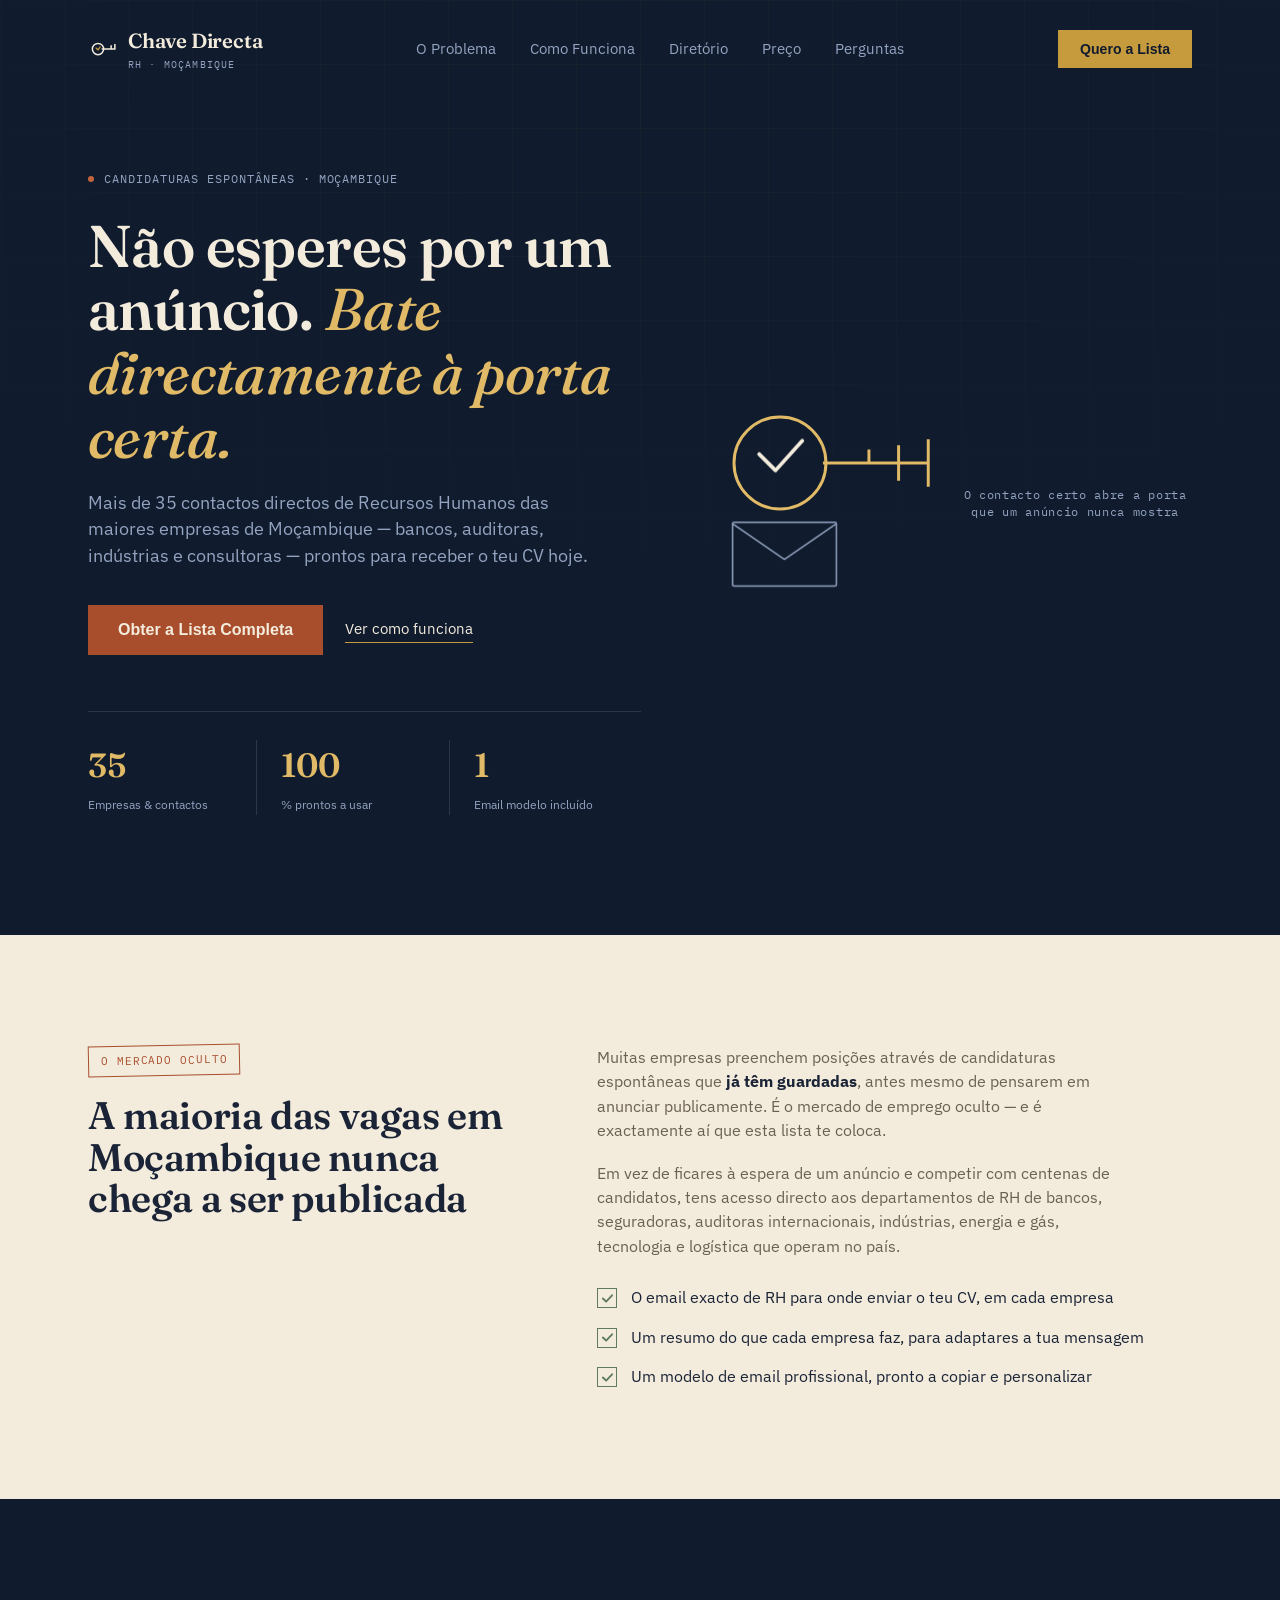
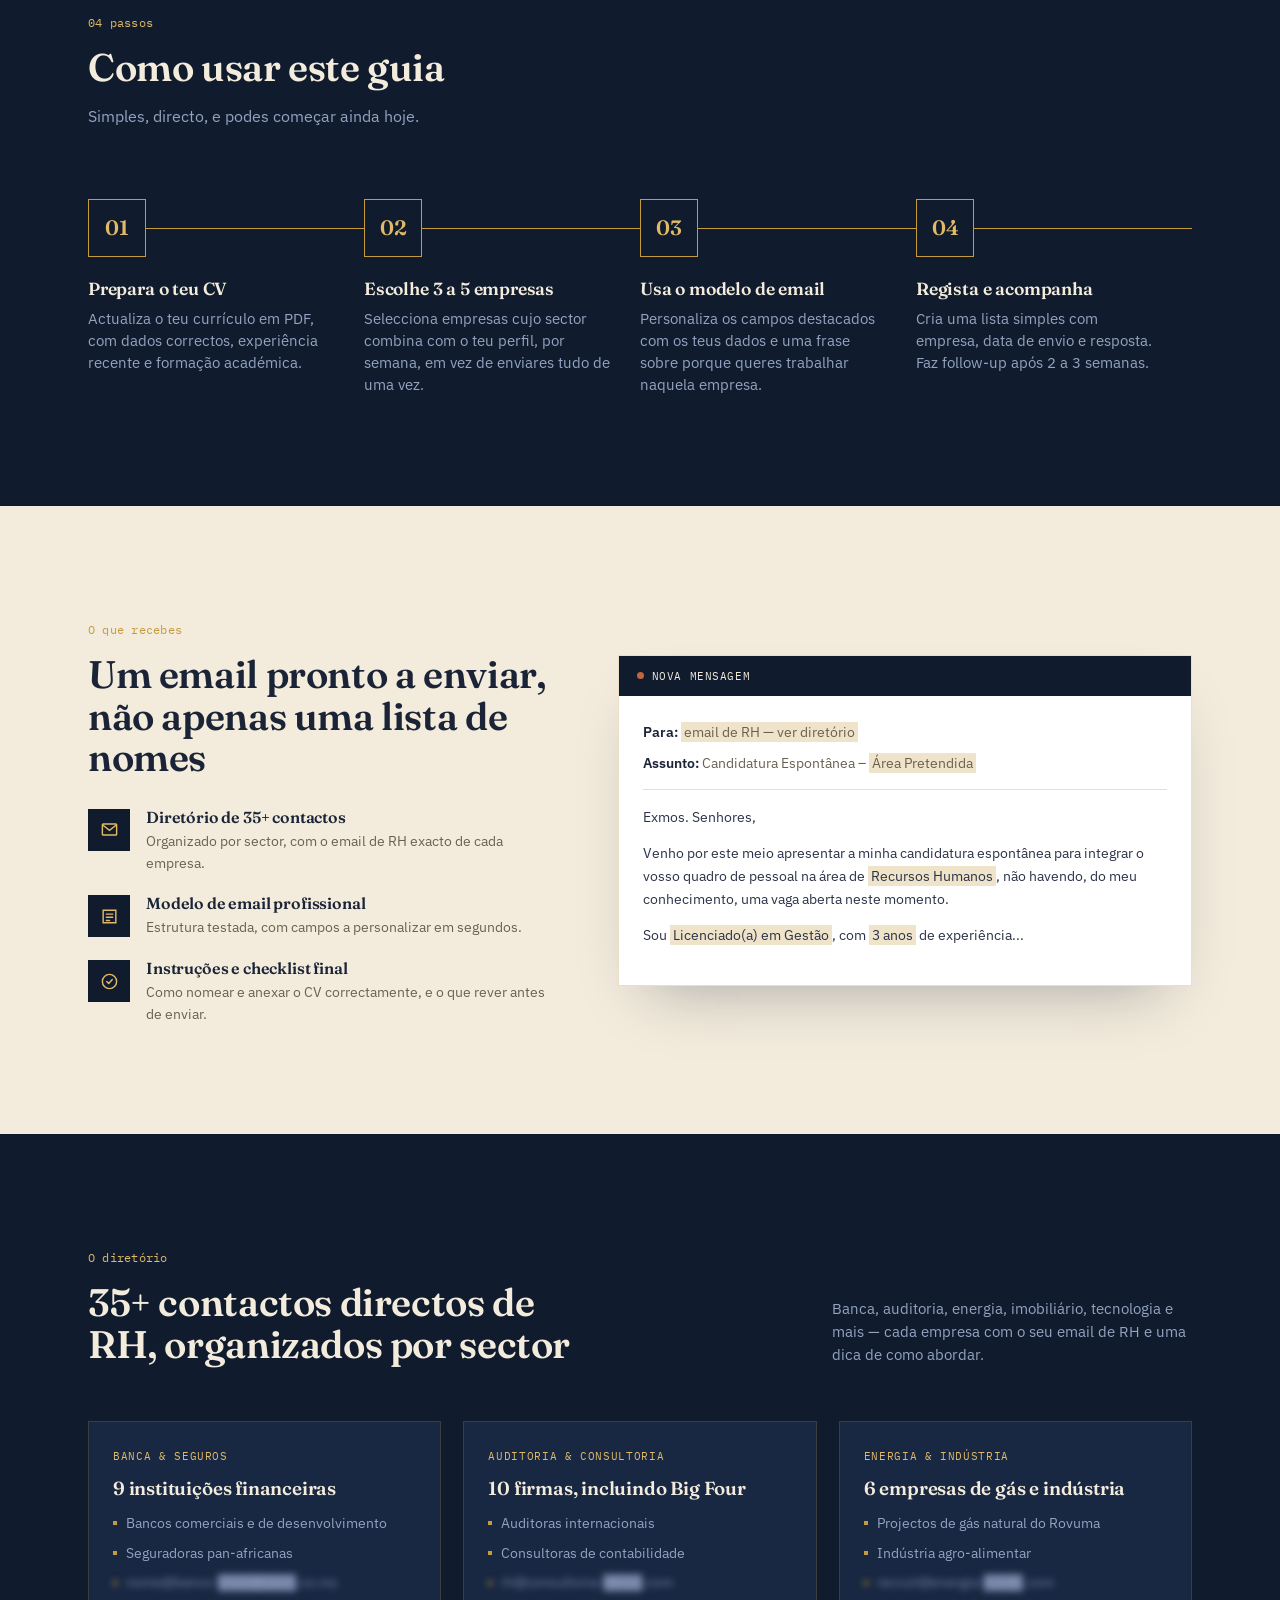
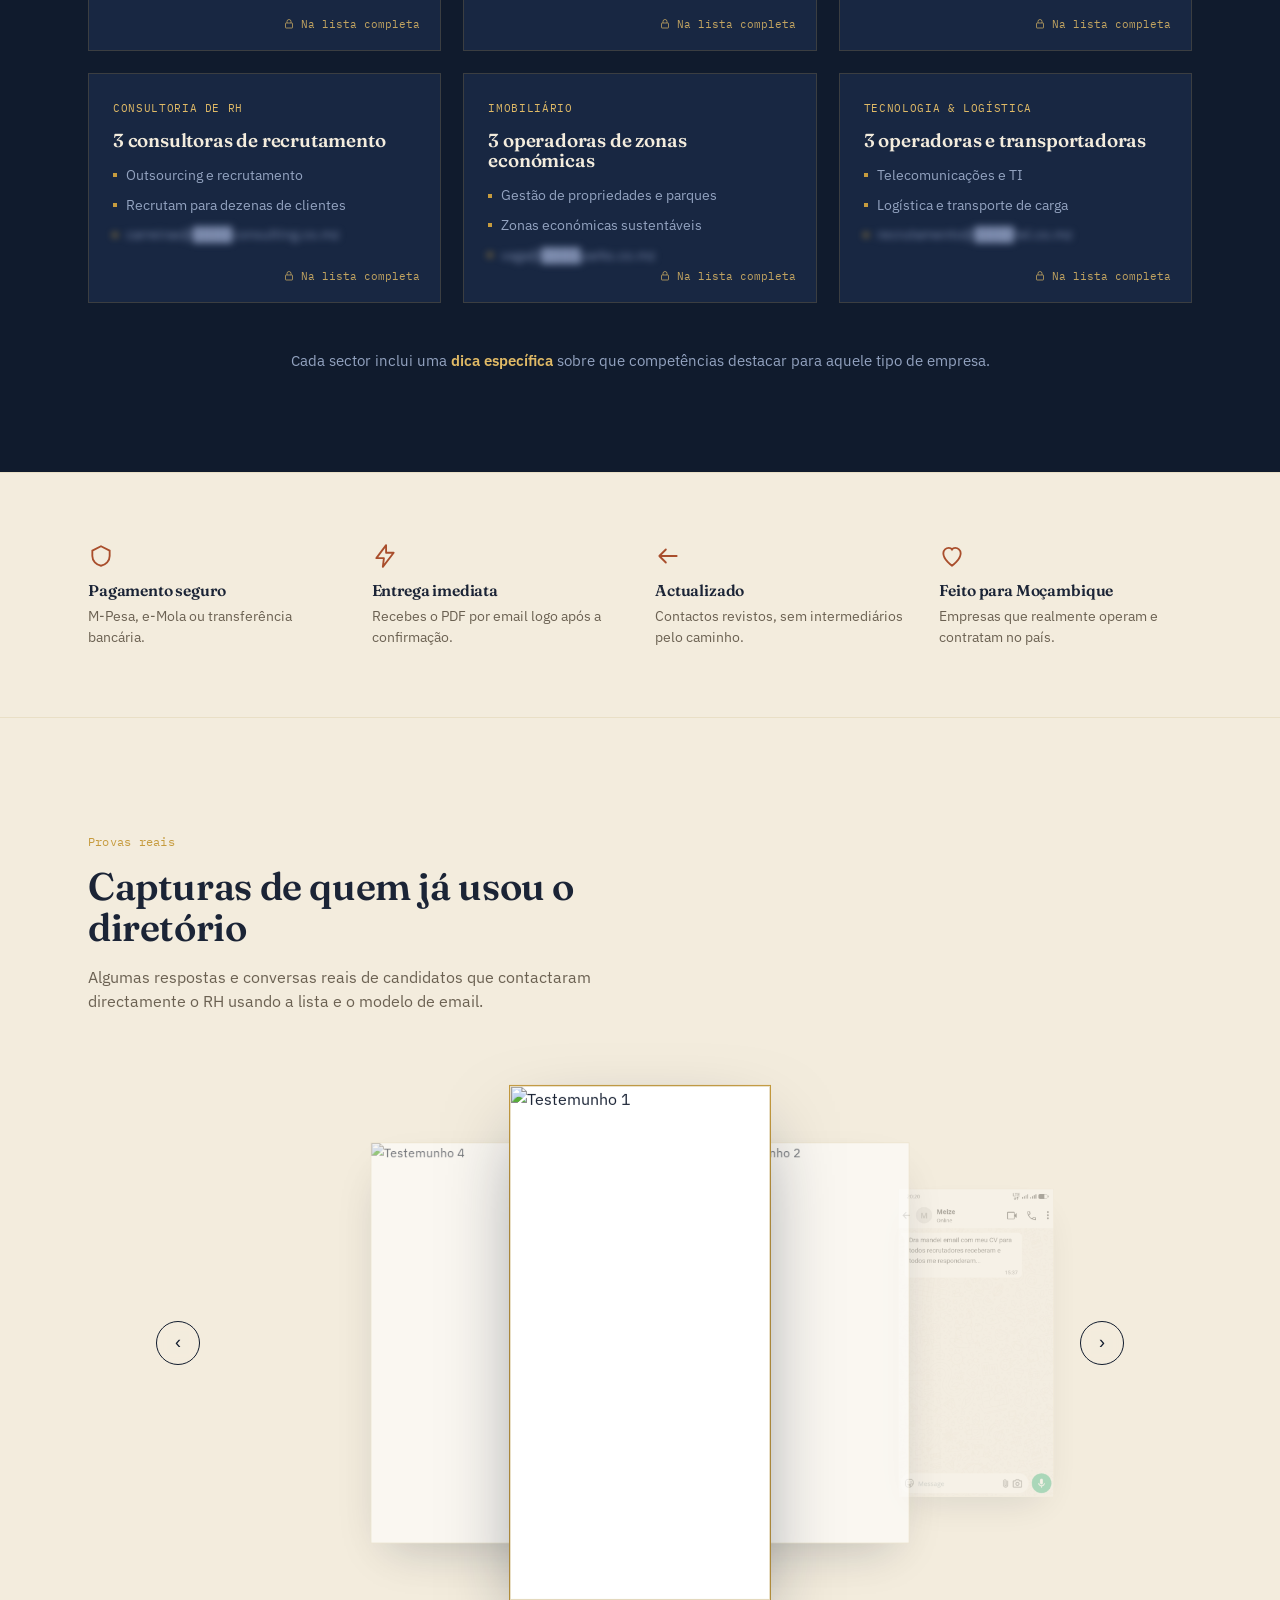
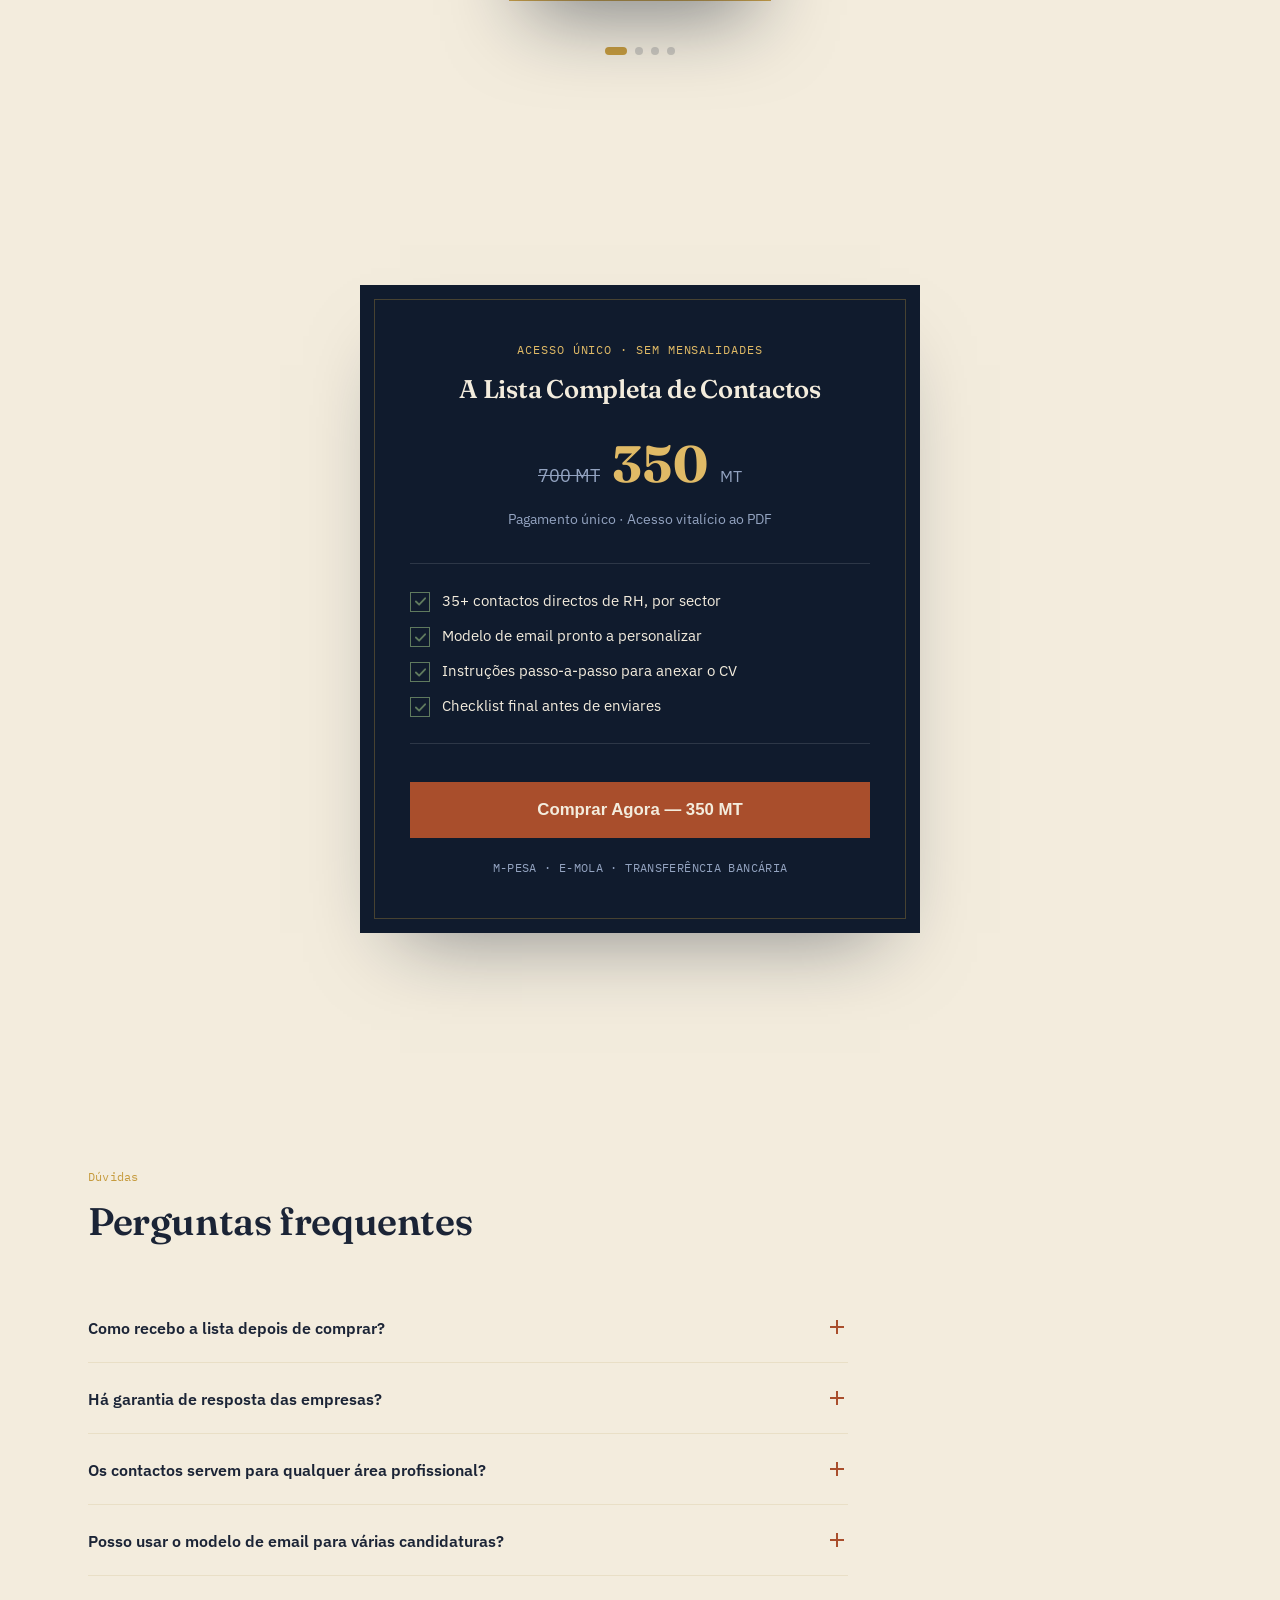
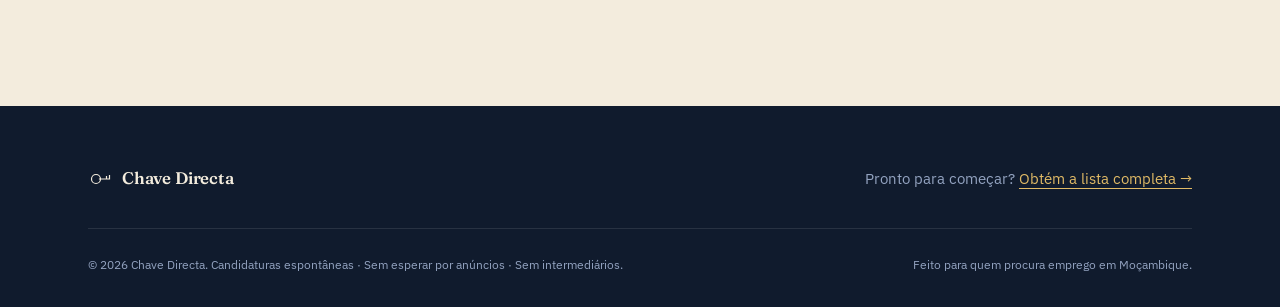
==== commit f36af3de: "link do site corrigido" ====
--- a/index.html
+++ b/index.html
@@ -3,8 +3,26 @@
 <head>
   <meta charset="UTF-8">
   <meta name="viewport" content="width=device-width, initial-scale=1.0">
+  <link rel="icon" href="logo.png" type="image/png">
+  <!-- SEO meta tags -->
   <title>Chave Directa — Contactos de RH em Moçambique</title>
   <meta name="description" content="Mais de 35 contactos directos de Recursos Humanos das maiores empresas de Moçambique, com modelo de email pronto e instruções passo-a-passo para candidaturas espontâneas.">
+  <meta name="keywords" content="RH, Moçambique, candidaturas espontâneas, empregos, contactos RH">
+  <link rel="canonical" href="https://chavedireta.cursosmoz.shop/">
+  <!-- Open Graph -->
+  <meta property="og:title" content="Chave Directa — Contactos de RH em Moçambique">
+  <meta property="og:description" content="Mais de 35 contactos directos de Recursos Humanos das maiores empresas de Moçambique, com modelo de email pronto e instruções passo-a-passo para candidaturas espontâneas.">
+  <meta property="og:type" content="website">
+  <meta property="og:url" content="https://chavedireta.cursosmoz.shop/">
+  <meta property="og:image" content="https://chavedireta.cursosmoz.shop/logo.png">
+  <!-- Twitter Card -->
+  <meta name="twitter:card" content="summary_large_image">
+  <meta name="twitter:title" content="Chave Directa — Contactos de RH em Moçambique">
+  <meta name="twitter:description" content="Mais de 35 contactos directos de Recursos Humanos das maiores empresas de Moçambique, com modelo de email pronto e instruções passo-a-passo para candidaturas espontâneas.">
+  <meta name="twitter:image" content="https://chavedireta.cursosmoz.shop/logo.png">
+  <!-- Structured Data -->
+  <script type="application/ld+json">{ "@context": "http://schema.org", "@type": "Organization", "name": "Chave Directa", "url": "https://chavedireta.cursosmoz.shop/", "logo": "https://chavedireta.cursosmoz.shop/logo.png" }</script>
+
   <link rel="preconnect" href="https://fonts.googleapis.com">
   <link rel="preconnect" href="https://fonts.gstatic.com" crossorigin>
   <link href="https://fonts.googleapis.com/css2?family=Fraunces:ital,opsz,wght@0,9..144,400;0,9..144,500;0,9..144,600;0,9..144,700;1,9..144,500&family=IBM+Plex+Sans:wght@400;500;600;700&family=IBM+Plex+Mono:wght@500&display=swap" rel="stylesheet">
@@ -42,7 +60,7 @@
     <div>
       <div class="eyebrow-row"><span class="dot"></span><span>Candidaturas espontâneas · Moçambique</span></div>
       <h1>Não esperes por um anúncio. <span class="accent">Bate directamente à porta certa.</span></h1>
-      <p class="lead">Mais de 35 contactos directos de Recursos Humanos das maiores empresas de Moçambique — bancos, auditoras, indústrias e consultoras — prontos para receberes o teu CV hoje.</p>
+      <p class="lead">Mais de 35 contactos directos de Recursos Humanos das maiores empresas de Moçambique — bancos, auditoras, indústrias e consultoras — prontos para receber o teu CV hoje.</p>
       <div class="hero-ctas">
         <button class="btn-primary" onclick="location.href='#preco'"><span>Obter a Lista Completa</span></button>
         <a href="#como-funciona" class="btn-ghost-link">Ver como funciona</a>
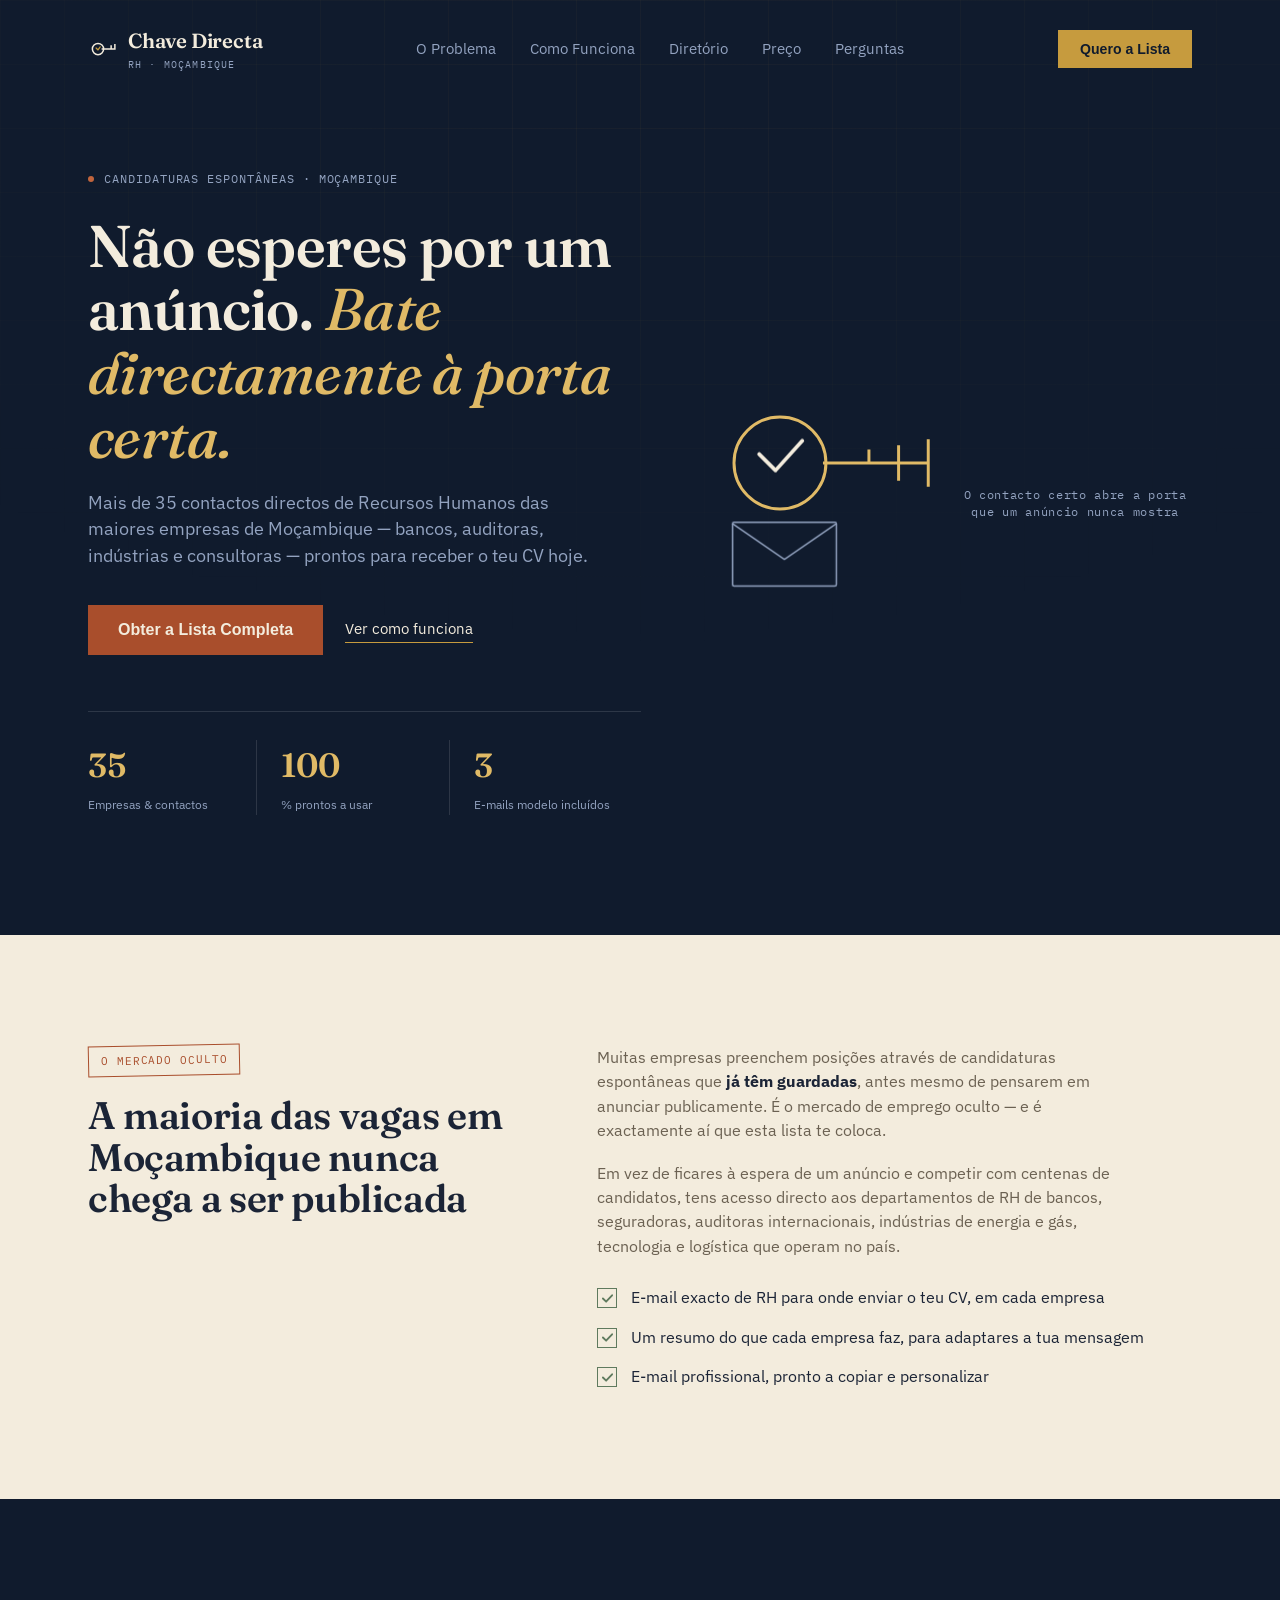
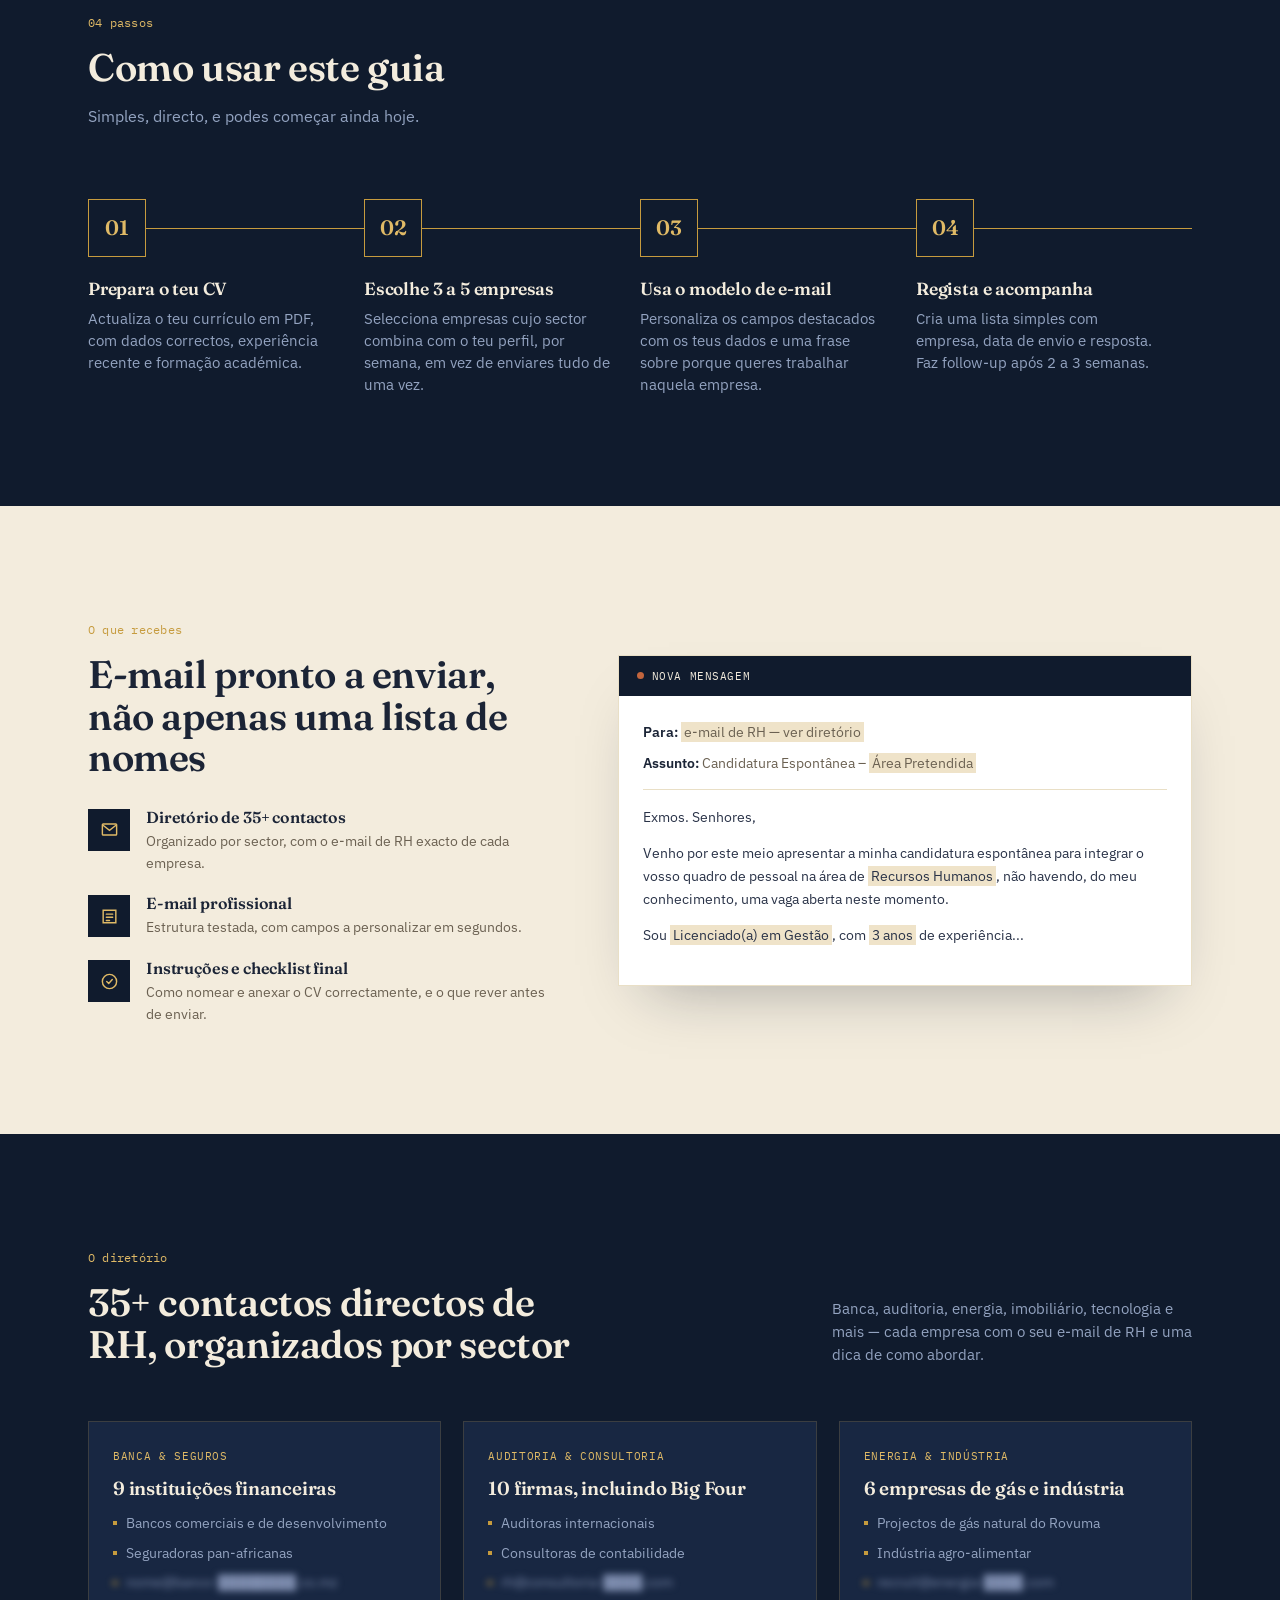
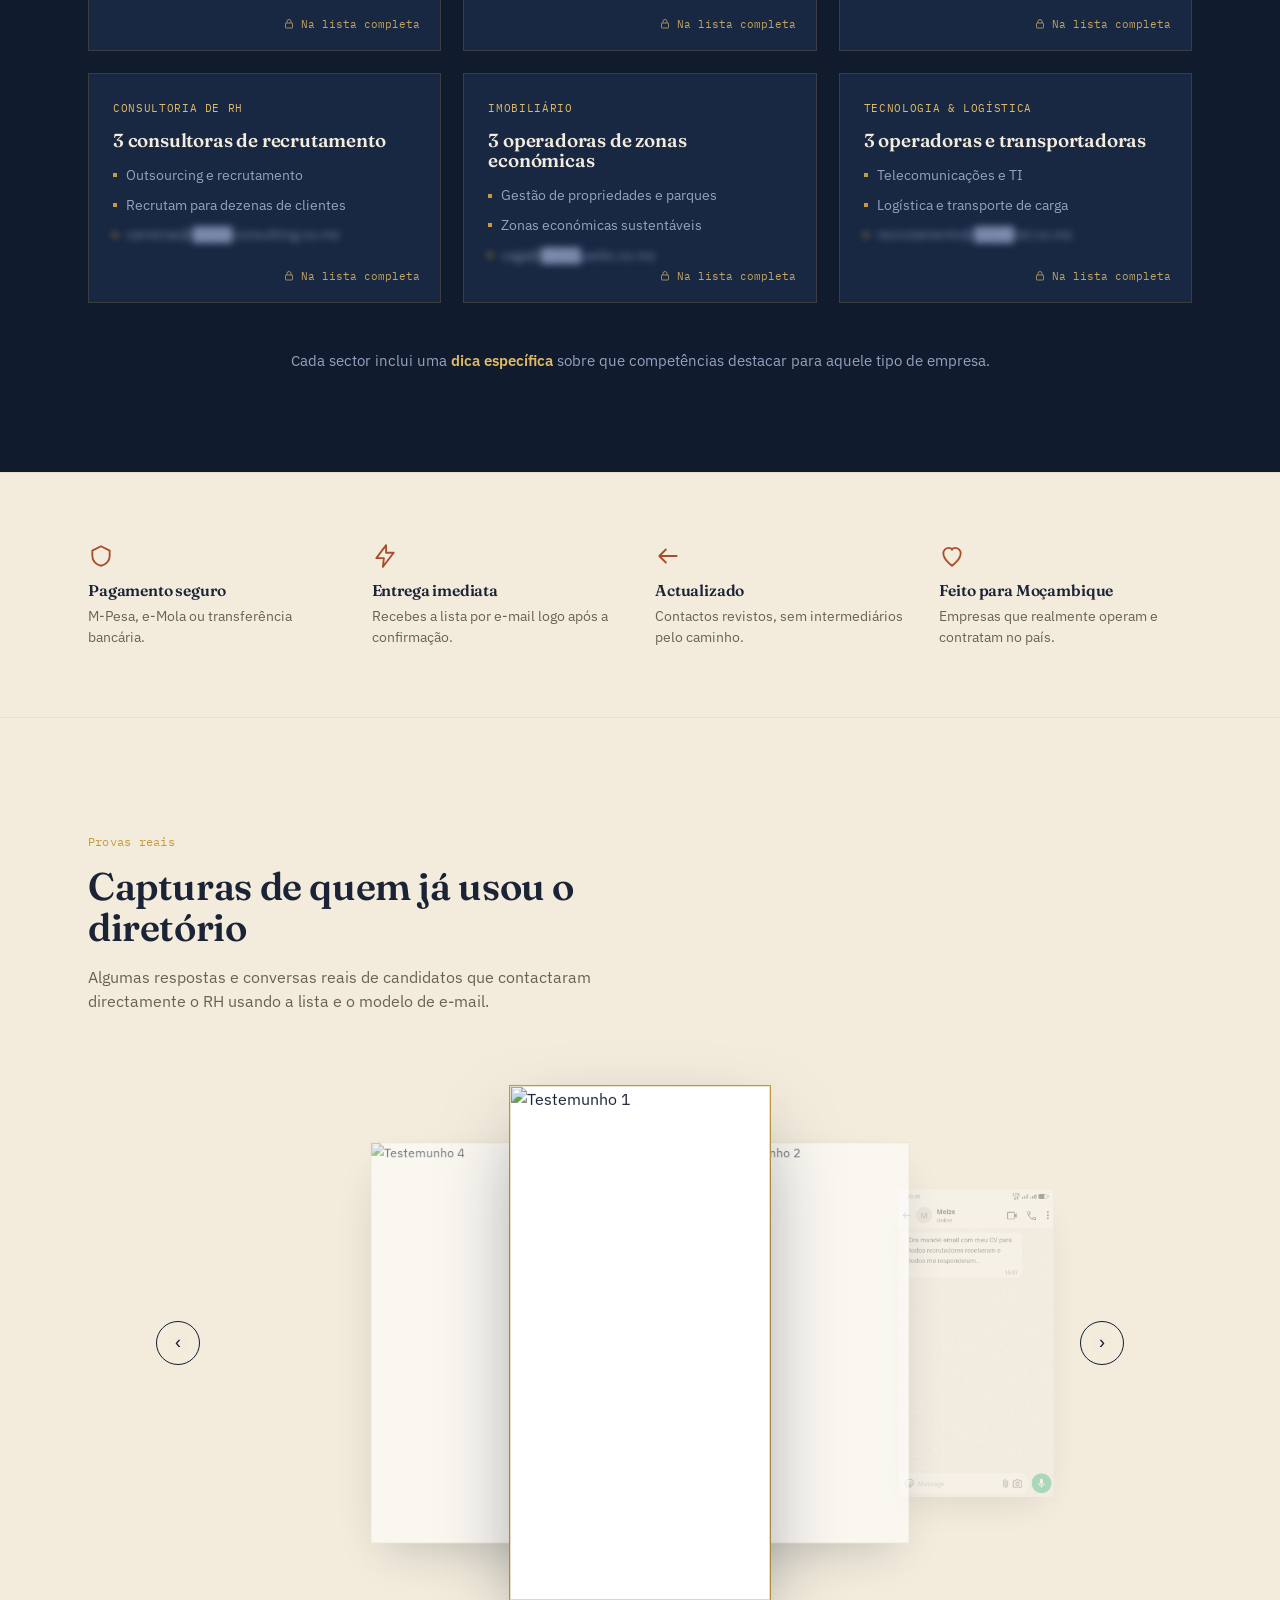
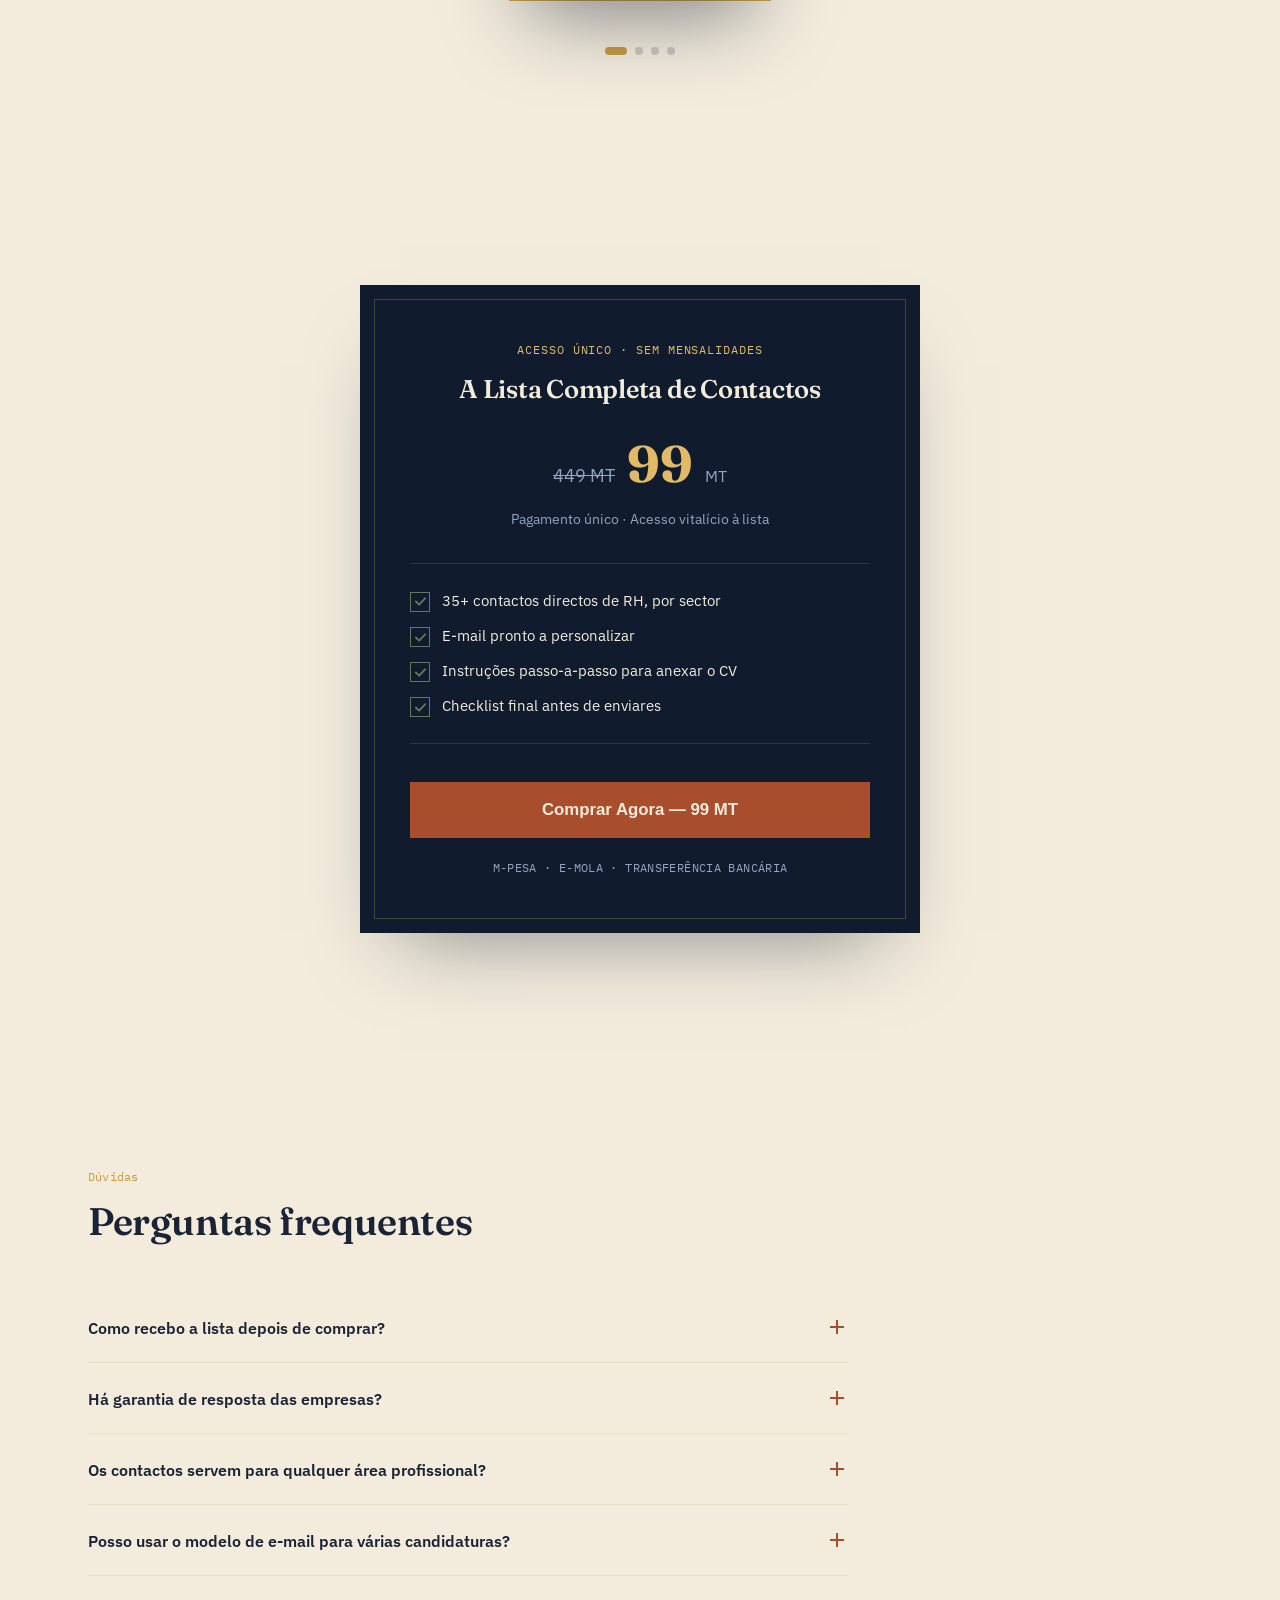
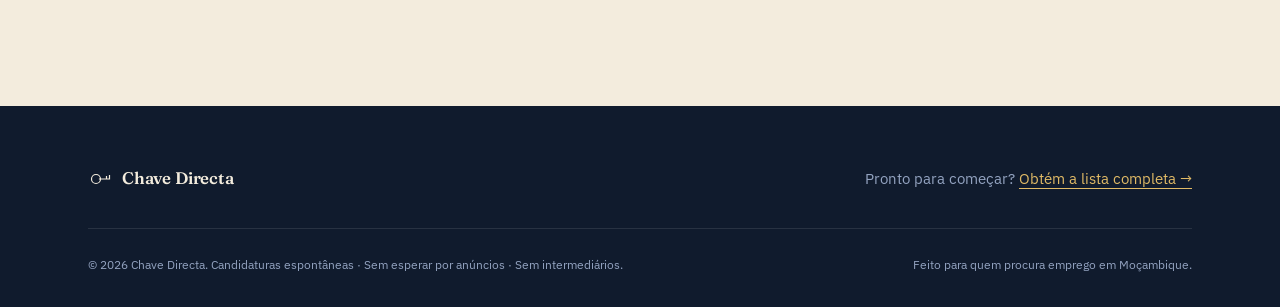
==== commit b8f04fd4: "linguistica verificada no site" ====
--- a/index.html
+++ b/index.html
@@ -6,19 +6,19 @@
   <link rel="icon" href="logo.png" type="image/png">
   <!-- SEO meta tags -->
   <title>Chave Directa — Contactos de RH em Moçambique</title>
-  <meta name="description" content="Mais de 35 contactos directos de Recursos Humanos das maiores empresas de Moçambique, com modelo de email pronto e instruções passo-a-passo para candidaturas espontâneas.">
+  <meta name="description" content="Mais de 35 contactos directos de Recursos Humanos das maiores empresas de Moçambique, com modelo de e‑mail pronto e instruções passo‑a‑passo para candidaturas espontâneas.">
   <meta name="keywords" content="RH, Moçambique, candidaturas espontâneas, empregos, contactos RH">
   <link rel="canonical" href="https://chavedireta.cursosmoz.shop/">
   <!-- Open Graph -->
   <meta property="og:title" content="Chave Directa — Contactos de RH em Moçambique">
-  <meta property="og:description" content="Mais de 35 contactos directos de Recursos Humanos das maiores empresas de Moçambique, com modelo de email pronto e instruções passo-a-passo para candidaturas espontâneas.">
+  <meta property="og:description" content="Mais de 35 contactos directos de Recursos Humanos das maiores empresas de Moçambique, com modelo de e‑mail pronto e instruções passo‑a‑passo para candidaturas espontâneas.">
   <meta property="og:type" content="website">
   <meta property="og:url" content="https://chavedireta.cursosmoz.shop/">
   <meta property="og:image" content="https://chavedireta.cursosmoz.shop/logo.png">
   <!-- Twitter Card -->
   <meta name="twitter:card" content="summary_large_image">
   <meta name="twitter:title" content="Chave Directa — Contactos de RH em Moçambique">
-  <meta name="twitter:description" content="Mais de 35 contactos directos de Recursos Humanos das maiores empresas de Moçambique, com modelo de email pronto e instruções passo-a-passo para candidaturas espontâneas.">
+  <meta name="twitter:description" content="Mais de 35 contactos directos de Recursos Humanos das maiores empresas de Moçambique, com modelo de e‑mail pronto e instruções passo‑a‑passo para candidaturas espontâneas.">
   <meta name="twitter:image" content="https://chavedireta.cursosmoz.shop/logo.png">
   <!-- Structured Data -->
   <script type="application/ld+json">{ "@context": "http://schema.org", "@type": "Organization", "name": "Chave Directa", "url": "https://chavedireta.cursosmoz.shop/", "logo": "https://chavedireta.cursosmoz.shop/logo.png" }</script>
@@ -68,7 +68,7 @@
       <div class="hero-stats">
         <div class="hero-stat"><span class="num count-up" data-target="35">0</span><span class="lbl">Empresas & contactos</span></div>
         <div class="hero-stat"><span class="num count-up" data-target="100">0</span><span class="lbl">% prontos a usar</span></div>
-        <div class="hero-stat"><span class="num">1</span><span class="lbl">Email modelo incluído</span></div>
+        <div class="hero-stat"><span class="num">3</span><span class="lbl">E‑mails modelo incluídos</span></div>
       </div>
     </div>
     <div class="hero-visual">
@@ -95,11 +95,11 @@
     </div>
     <div class="problem-copy reveal">
       <p>Muitas empresas preenchem posições através de candidaturas espontâneas que <strong>já têm guardadas</strong>, antes mesmo de pensarem em anunciar publicamente. É o mercado de emprego oculto — e é exactamente aí que esta lista te coloca.</p>
-      <p>Em vez de ficares à espera de um anúncio e competir com centenas de candidatos, tens acesso directo aos departamentos de RH de bancos, seguradoras, auditoras internacionais, indústrias, energia e gás, tecnologia e logística que operam no país.</p>
+      <p>Em vez de ficares à espera de um anúncio e competir com centenas de candidatos, tens acesso directo aos departamentos de RH de bancos, seguradoras, auditoras internacionais, indústrias de energia e gás, tecnologia e logística que operam no país.</p>
       <ul class="problem-list">
-        <li><span class="check-mark"><svg viewBox="0 0 12 10" fill="none"><path d="M1 5L4.5 8.5L11 1.5" stroke="currentColor" stroke-width="2" stroke-linecap="round" stroke-linejoin="round"/></svg></span>O email exacto de RH para onde enviar o teu CV, em cada empresa</li>
+        <li><span class="check-mark"><svg viewBox="0 0 12 10" fill="none"><path d="M1 5L4.5 8.5L11 1.5" stroke="currentColor" stroke-width="2" stroke-linecap="round" stroke-linejoin="round"/></svg></span>E‑mail exacto de RH para onde enviar o teu CV, em cada empresa</li>
         <li><span class="check-mark"><svg viewBox="0 0 12 10" fill="none"><path d="M1 5L4.5 8.5L11 1.5" stroke="currentColor" stroke-width="2" stroke-linecap="round" stroke-linejoin="round"/></svg></span>Um resumo do que cada empresa faz, para adaptares a tua mensagem</li>
-        <li><span class="check-mark"><svg viewBox="0 0 12 10" fill="none"><path d="M1 5L4.5 8.5L11 1.5" stroke="currentColor" stroke-width="2" stroke-linecap="round" stroke-linejoin="round"/></svg></span>Um modelo de email profissional, pronto a copiar e personalizar</li>
+        <li><span class="check-mark"><svg viewBox="0 0 12 10" fill="none"><path d="M1 5L4.5 8.5L11 1.5" stroke="currentColor" stroke-width="2" stroke-linecap="round" stroke-linejoin="round"/></svg></span>E‑mail profissional, pronto a copiar e personalizar</li>
       </ul>
     </div>
   </div>
@@ -115,7 +115,7 @@
     <div class="steps" id="stepsBlock">
       <div class="step"><div class="step-num">01</div><h3>Prepara o teu CV</h3><p>Actualiza o teu currículo em PDF, com dados correctos, experiência recente e formação académica.</p></div>
       <div class="step"><div class="step-num">02</div><h3>Escolhe 3 a 5 empresas</h3><p>Selecciona empresas cujo sector combina com o teu perfil, por semana, em vez de enviares tudo de uma vez.</p></div>
-      <div class="step"><div class="step-num">03</div><h3>Usa o modelo de email</h3><p>Personaliza os campos destacados com os teus dados e uma frase sobre porque queres trabalhar naquela empresa.</p></div>
+      <div class="step"><div class="step-num">03</div><h3>Usa o modelo de e‑mail</h3><p>Personaliza os campos destacados com os teus dados e uma frase sobre porque queres trabalhar naquela empresa.</p></div>
       <div class="step"><div class="step-num">04</div><h3>Regista e acompanha</h3><p>Cria uma lista simples com empresa, data de envio e resposta. Faz follow-up após 2 a 3 semanas.</p></div>
     </div>
   </div>
@@ -125,15 +125,15 @@
   <div class="container included-grid">
     <div class="reveal">
       <span class="section-tag">O que recebes</span>
-      <h2>Um email pronto a enviar, não apenas uma lista de nomes</h2>
+      <h2>E‑mail pronto a enviar, não apenas uma lista de nomes</h2>
       <div class="feature-list">
         <div class="feature-item">
           <div class="feature-icon"><svg viewBox="0 0 24 24" fill="none"><path d="M3 6L12 13L21 6" stroke="currentColor" stroke-width="1.8"/><rect x="3" y="5" width="18" height="14" rx="1" stroke="currentColor" stroke-width="1.8"/></svg></div>
-          <div><h4>Diretório de 35+ contactos</h4><p>Organizado por sector, com o email de RH exacto de cada empresa.</p></div>
+          <div><h4>Diretório de 35+ contactos</h4><p>Organizado por sector, com o e‑mail de RH exacto de cada empresa.</p></div>
         </div>
         <div class="feature-item">
           <div class="feature-icon"><svg viewBox="0 0 24 24" fill="none"><path d="M4 4H20V20H4V4Z" stroke="currentColor" stroke-width="1.8"/><path d="M8 9H16M8 13H16M8 17H12" stroke="currentColor" stroke-width="1.8" stroke-linecap="round"/></svg></div>
-          <div><h4>Modelo de email profissional</h4><p>Estrutura testada, com campos a personalizar em segundos.</p></div>
+          <div><h4>E‑mail profissional</h4><p>Estrutura testada, com campos a personalizar em segundos.</p></div>
         </div>
         <div class="feature-item">
           <div class="feature-icon"><svg viewBox="0 0 24 24" fill="none"><circle cx="12" cy="12" r="9" stroke="currentColor" stroke-width="1.8"/><path d="M8.5 12L11 14.5L15.5 9.5" stroke="currentColor" stroke-width="1.8" stroke-linecap="round" stroke-linejoin="round"/></svg></div>
@@ -144,7 +144,7 @@
     <div class="email-mock reveal">
       <div class="email-bar"><span class="dot"></span> NOVA MENSAGEM</div>
       <div class="email-body">
-        <div class="email-field"><b>Para:</b> <span class="email-hl">email de RH — ver diretório</span></div>
+        <div class="email-field"><b>Para:</b> <span class="email-hl">e‑mail de RH — ver diretório</span></div>
         <div class="email-field"><b>Assunto:</b> Candidatura Espontânea – <span class="email-hl">Área Pretendida</span></div>
         <div class="email-divider"></div>
         <div class="email-text">
@@ -164,7 +164,7 @@
         <span class="section-tag">O diretório</span>
         <h2>35+ contactos directos de RH, organizados por sector</h2>
       </div>
-      <p>Banca, auditoria, energia, imobiliário, tecnologia e mais — cada empresa com o seu email de RH e uma dica de como abordar.</p>
+      <p>Banca, auditoria, energia, imobiliário, tecnologia e mais — cada empresa com o seu e‑mail de RH e uma dica de como abordar.</p>
     </div>
     <div class="rolodex reveal-stagger">
       <div class="rcard">
@@ -242,7 +242,7 @@
     <div class="trust-item">
       <svg viewBox="0 0 24 24" fill="none"><path d="M13 2L4 14H11L10 22L20 9H13L13 2Z" stroke="currentColor" stroke-width="1.7" stroke-linejoin="round"/></svg>
       <h4>Entrega imediata</h4>
-      <p>Recebes o PDF por email logo após a confirmação.</p>
+      <p>Recebes a lista por e‑mail logo após a confirmação.</p>
     </div>
     <div class="trust-item">
       <svg viewBox="0 0 24 24" fill="none"><path d="M4 12H20M4 12L10 6M4 12L10 18" stroke="currentColor" stroke-width="1.7" stroke-linecap="round" stroke-linejoin="round"/></svg>
@@ -262,7 +262,7 @@
     <div class="proof-shots-head reveal">
       <span class="section-tag">Provas reais</span>
       <h2>Capturas de quem já usou o diretório</h2>
-      <p>Algumas respostas e conversas reais de candidatos que contactaram directamente o RH usando a lista e o modelo de email.</p>
+      <p>Algumas respostas e conversas reais de candidatos que contactaram directamente o RH usando a lista e o modelo de e‑mail.</p>
     </div>
     <div class="shots reveal">
       <div class="shots-stage" id="shotsStage">
@@ -284,18 +284,18 @@
       <span class="pricing-tag">Acesso único · Sem mensalidades</span>
       <h2>A Lista Completa de Contactos</h2>
       <div class="price-row">
-        <span class="price-old">700 MT</span>
-        <span class="price-new">350</span>
+        <span class="price-old">449 MT</span>
+        <span class="price-new">99</span>
         <span class="price-cur">MT</span>
       </div>
-      <p class="price-note">Pagamento único · Acesso vitalício ao PDF</p>
+      <p class="price-note">Pagamento único · Acesso vitalício à lista</p>
       <ul class="pricing-list">
         <li><span class="check-mark"><svg viewBox="0 0 12 10" fill="none"><path d="M1 5L4.5 8.5L11 1.5" stroke="currentColor" stroke-width="2" stroke-linecap="round" stroke-linejoin="round"/></svg></span>35+ contactos directos de RH, por sector</li>
-        <li><span class="check-mark"><svg viewBox="0 0 12 10" fill="none"><path d="M1 5L4.5 8.5L11 1.5" stroke="currentColor" stroke-width="2" stroke-linecap="round" stroke-linejoin="round"/></svg></span>Modelo de email pronto a personalizar</li>
+        <li><span class="check-mark"><svg viewBox="0 0 12 10" fill="none"><path d="M1 5L4.5 8.5L11 1.5" stroke="currentColor" stroke-width="2" stroke-linecap="round" stroke-linejoin="round"/></svg></span>E‑mail pronto a personalizar</li>
         <li><span class="check-mark"><svg viewBox="0 0 12 10" fill="none"><path d="M1 5L4.5 8.5L11 1.5" stroke="currentColor" stroke-width="2" stroke-linecap="round" stroke-linejoin="round"/></svg></span>Instruções passo-a-passo para anexar o CV</li>
         <li><span class="check-mark"><svg viewBox="0 0 12 10" fill="none"><path d="M1 5L4.5 8.5L11 1.5" stroke="currentColor" stroke-width="2" stroke-linecap="round" stroke-linejoin="round"/></svg></span>Checklist final antes de enviares</li>
       </ul>
-      <button class="btn-primary full"><span>Comprar Agora — 350 MT</span></button>
+      <button class="btn-primary full"><span>Comprar Agora — 99 MT</span></button>
       <p class="pay-methods">M-PESA · E-MOLA · TRANSFERÊNCIA BANCÁRIA</p>
     </div>
   </div>
@@ -310,7 +310,7 @@
     <div class="faq-list reveal">
       <div class="faq-item">
         <button class="faq-q">Como recebo a lista depois de comprar?<span class="plus"></span></button>
-        <div class="faq-a"><div class="faq-a-inner">Após a confirmação do pagamento, o PDF é enviado directamente para o teu email. Não precisas de instalar nada.</div></div>
+        <div class="faq-a"><div class="faq-a-inner">Após a confirmação do pagamento, a lista é enviada directamente para o teu e‑mail. Não precisas de instalar nada.</div></div>
       </div>
       <div class="faq-item">
         <button class="faq-q">Há garantia de resposta das empresas?<span class="plus"></span></button>
@@ -321,7 +321,7 @@
         <div class="faq-a"><div class="faq-a-inner">Sim. O diretório cobre bancos, seguradoras, auditoras, indústrias, energia, imobiliário, tecnologia e logística — cada um com uma dica sobre que perfis costumam procurar.</div></div>
       </div>
       <div class="faq-item">
-        <button class="faq-q">Posso usar o modelo de email para várias candidaturas?<span class="plus"></span></button>
+        <button class="faq-q">Posso usar o modelo de e‑mail para várias candidaturas?<span class="plus"></span></button>
         <div class="faq-a"><div class="faq-a-inner">Sim, o modelo é reutilizável. A recomendação é personalizares cada envio, escolhendo 3 a 5 empresas por semana em vez de enviares o mesmo texto genérico para todas ao mesmo tempo.</div></div>
       </div>
     </div>
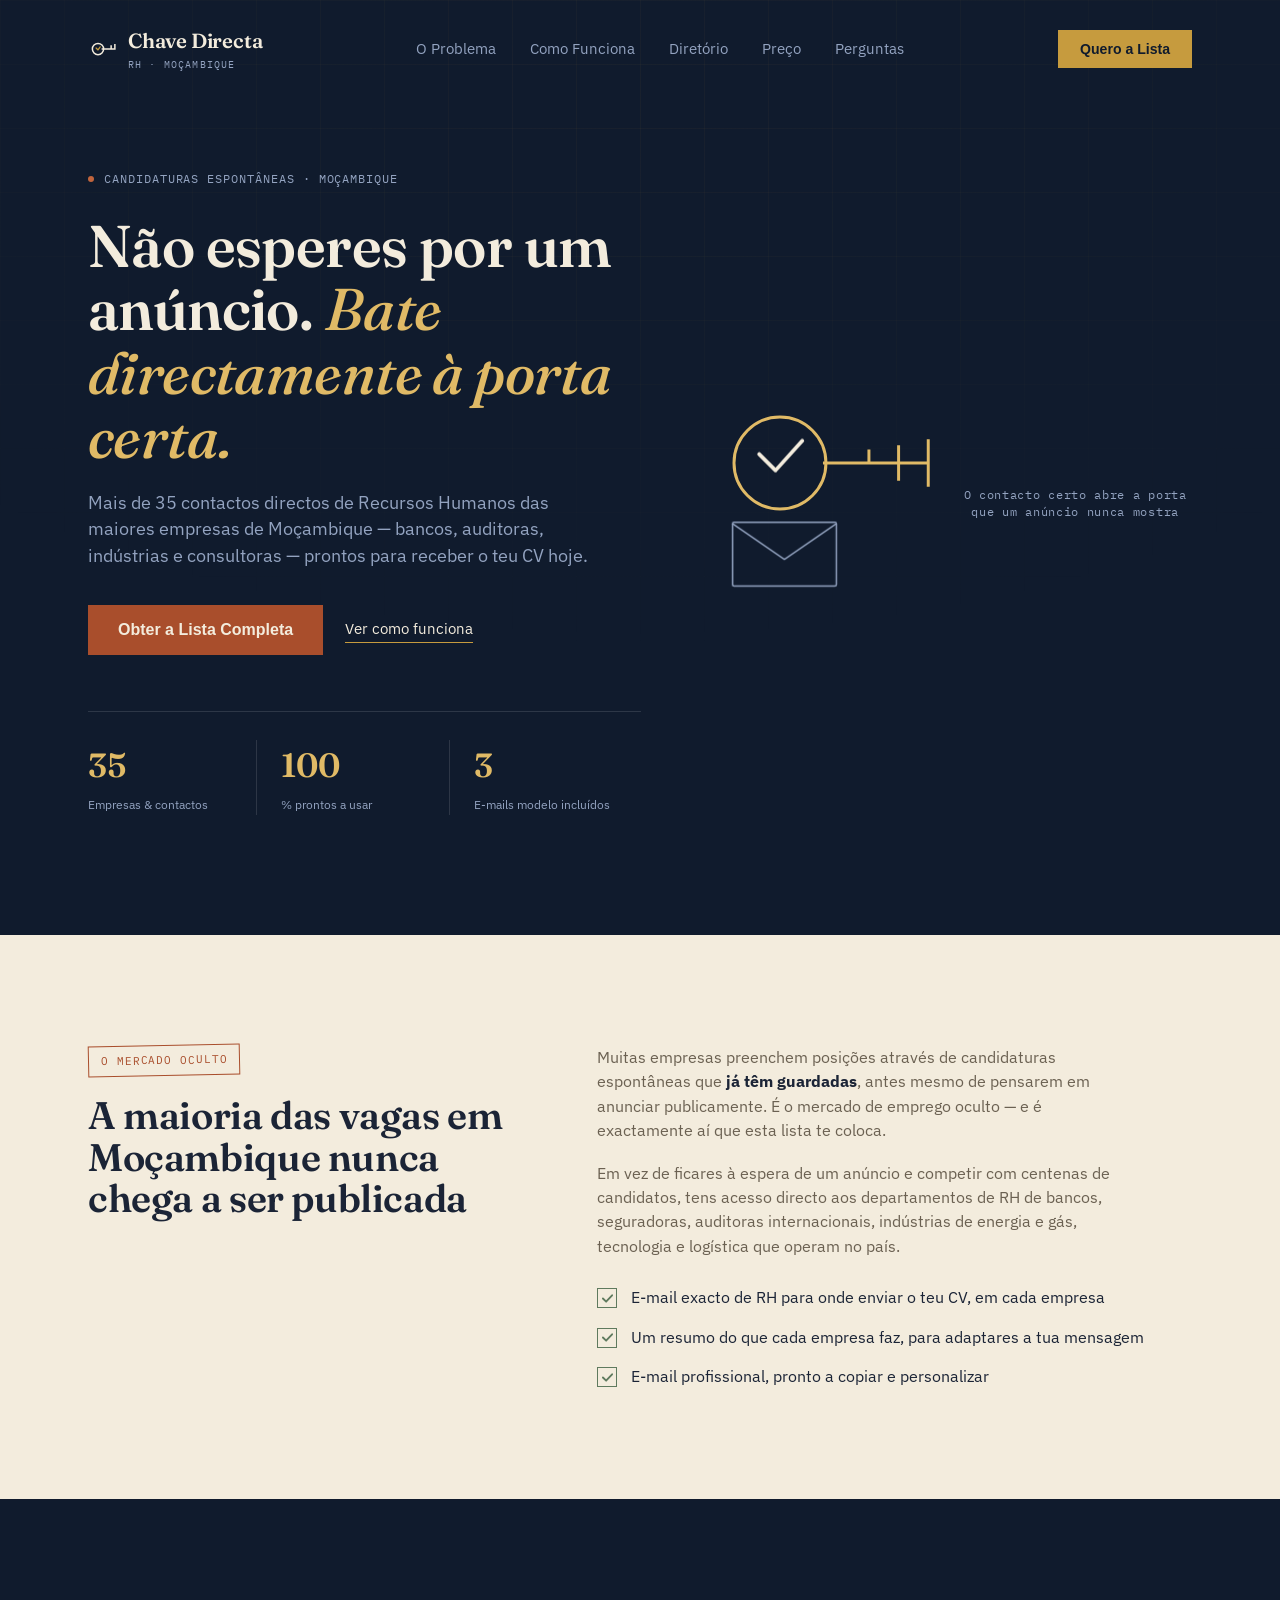
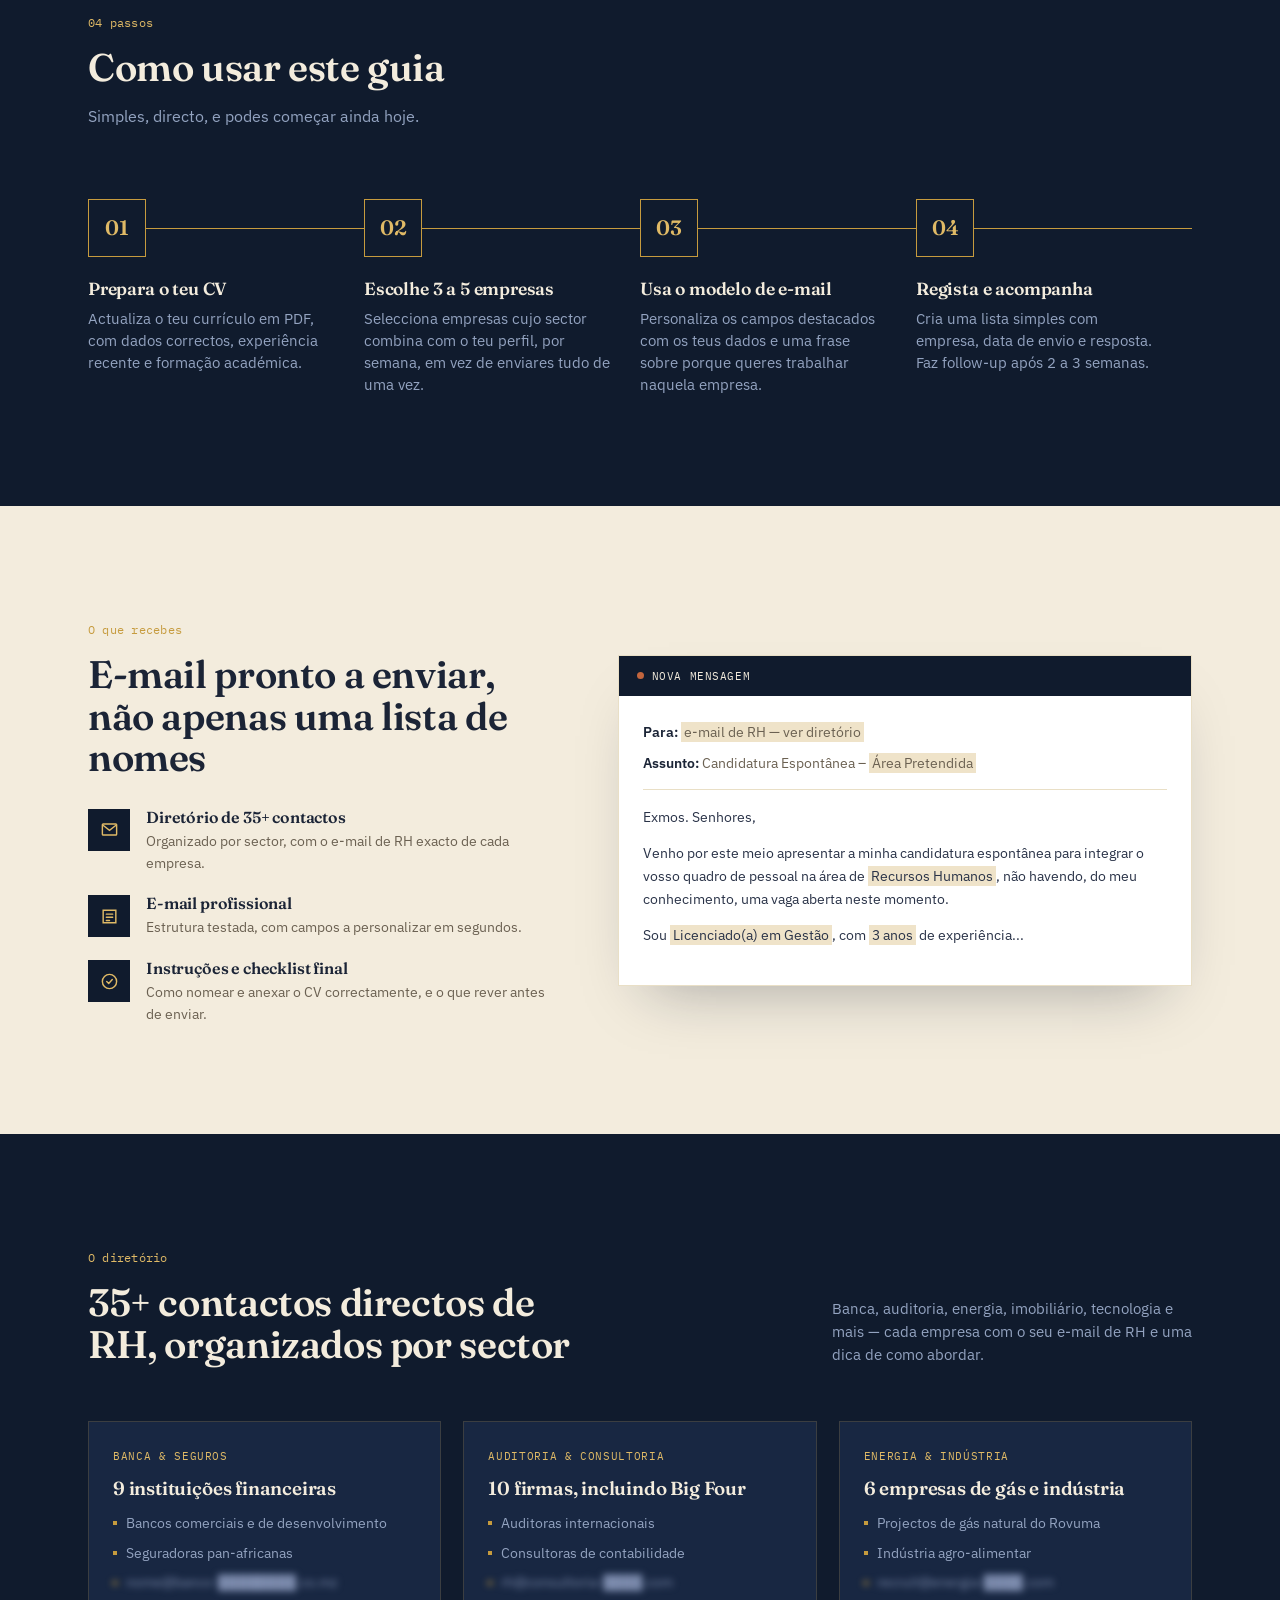
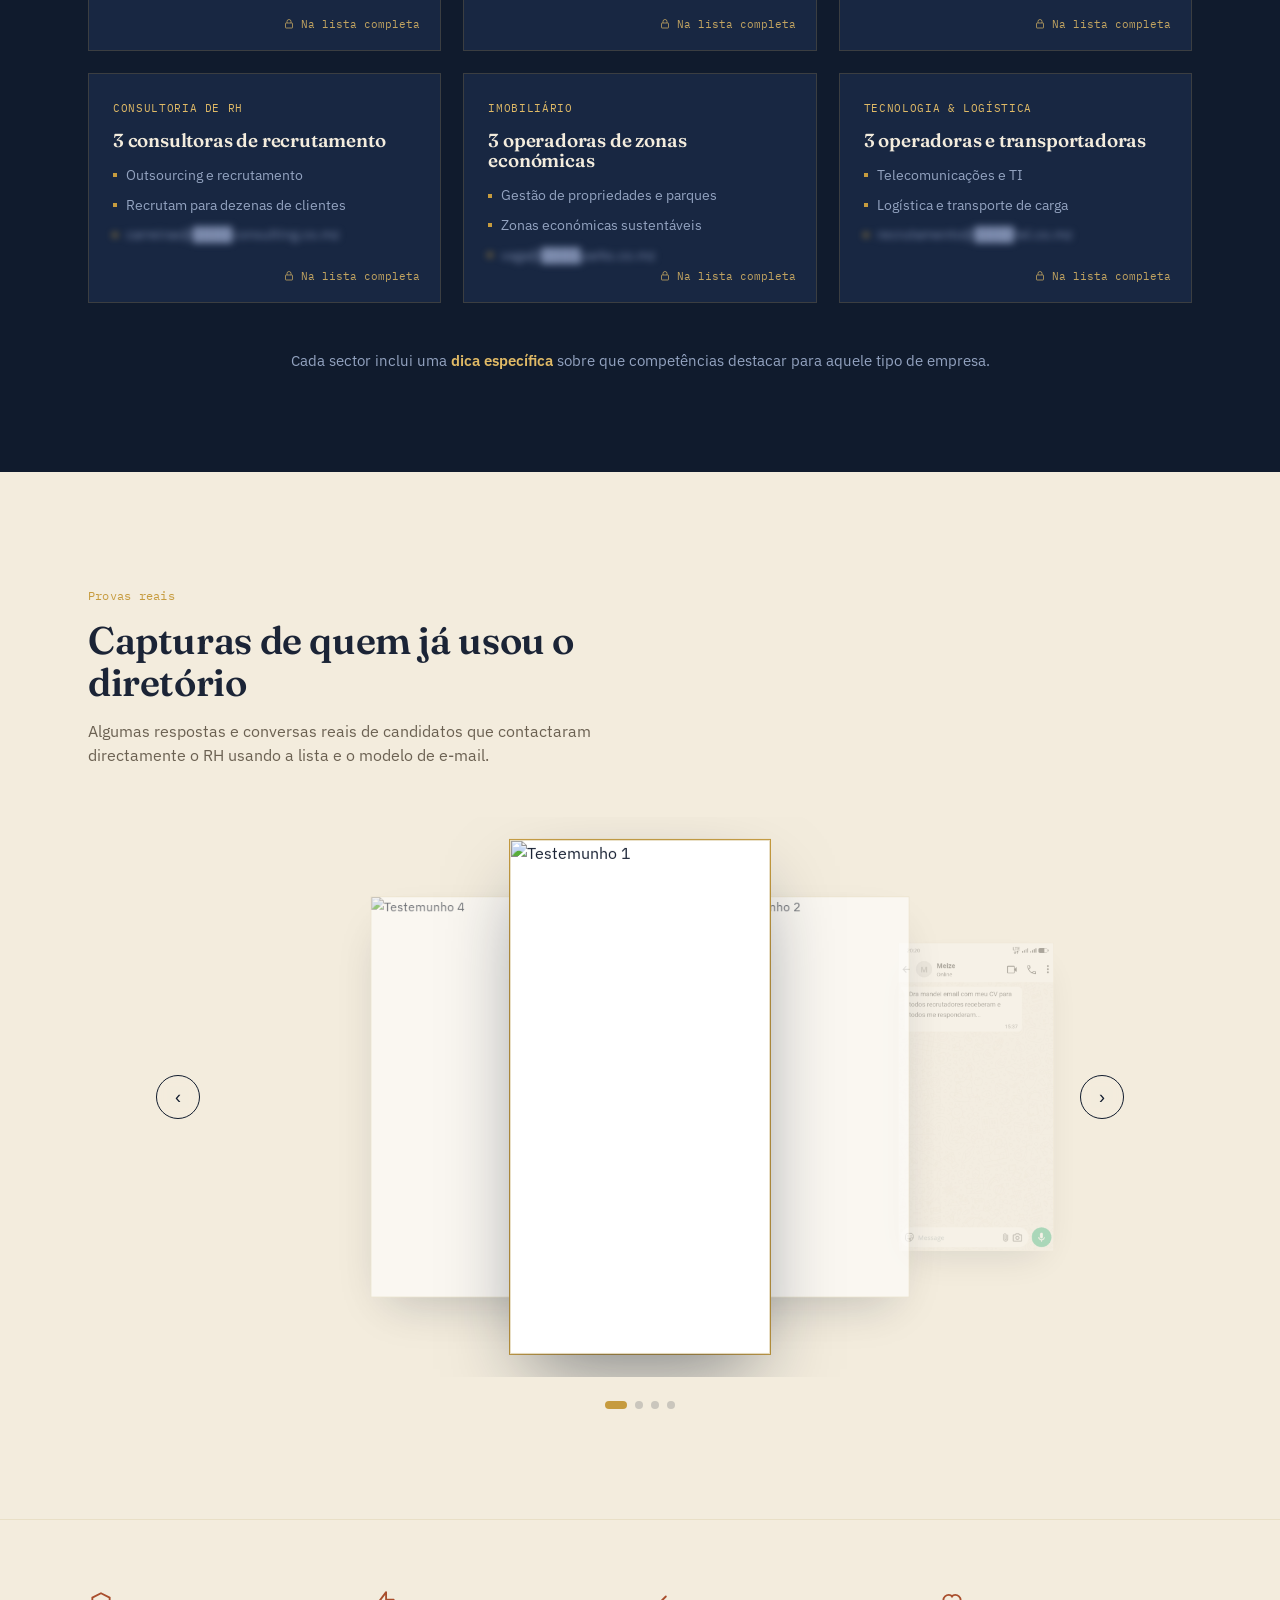
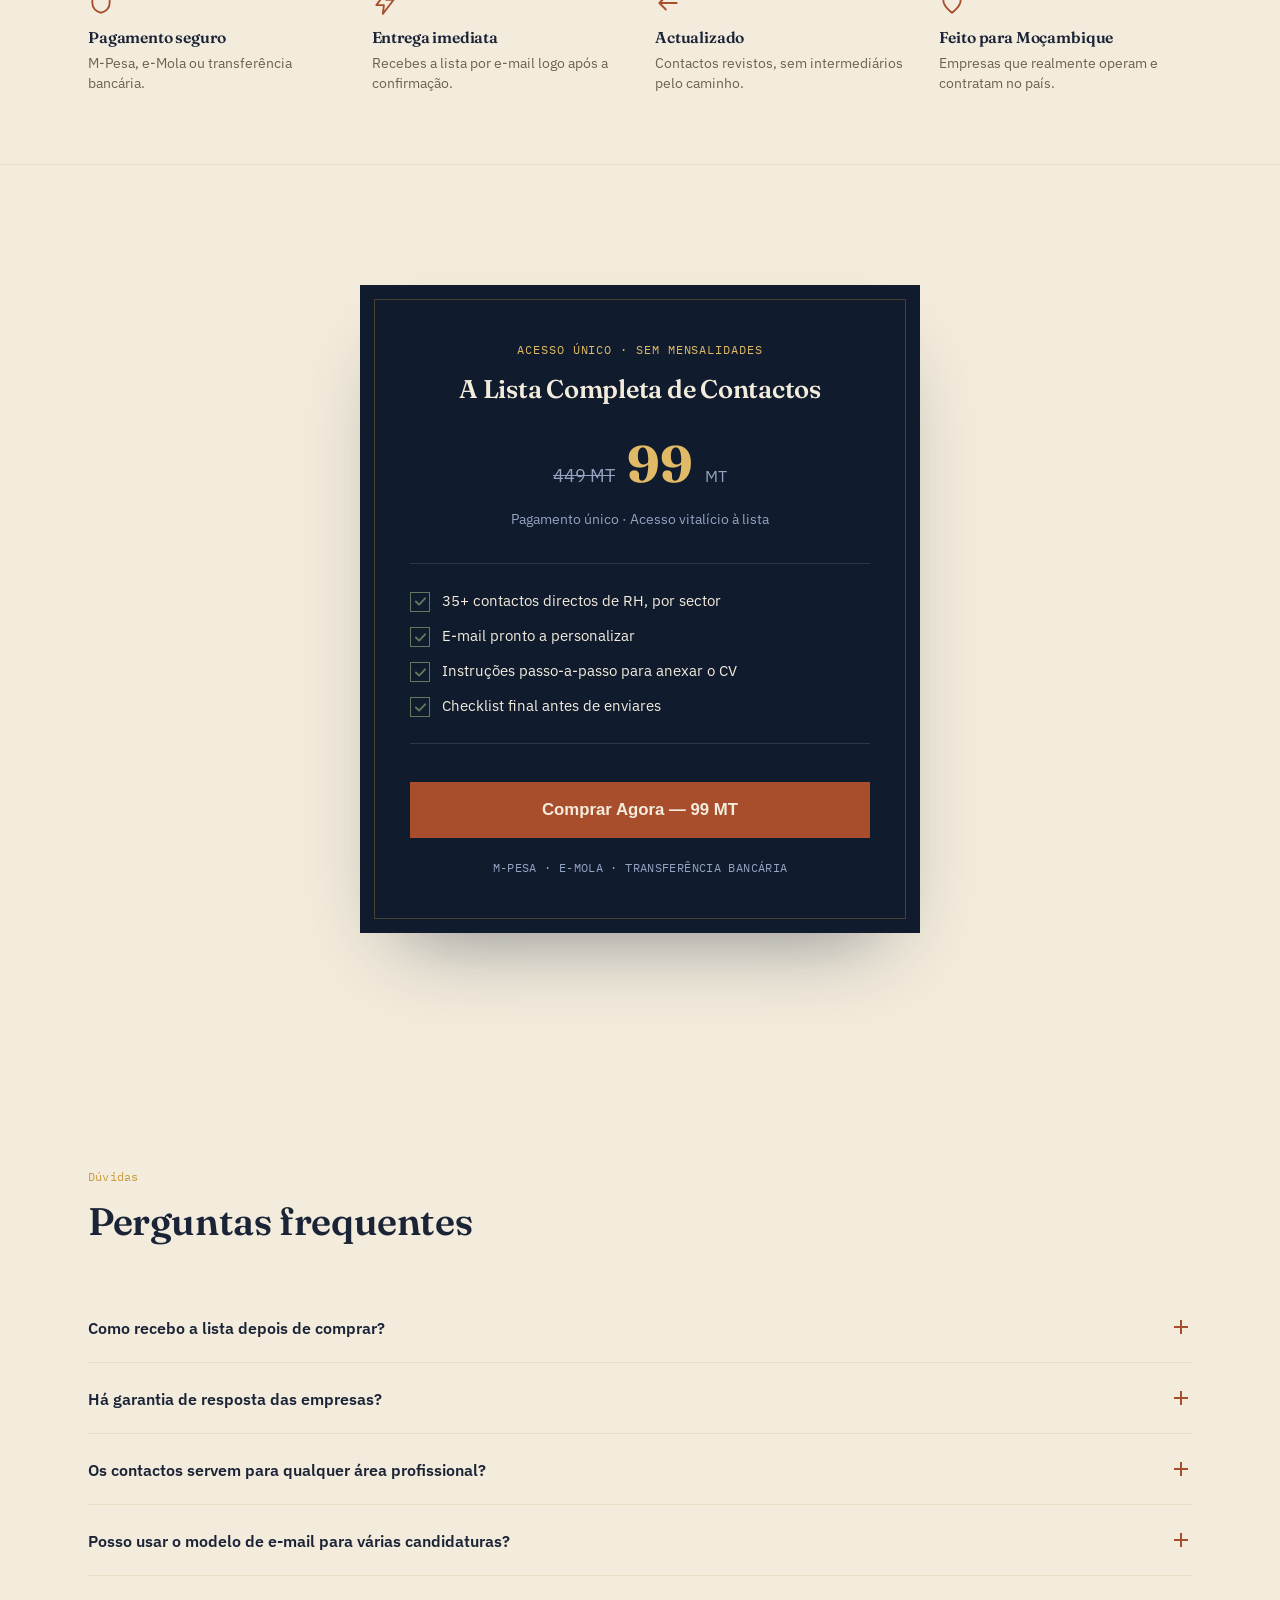
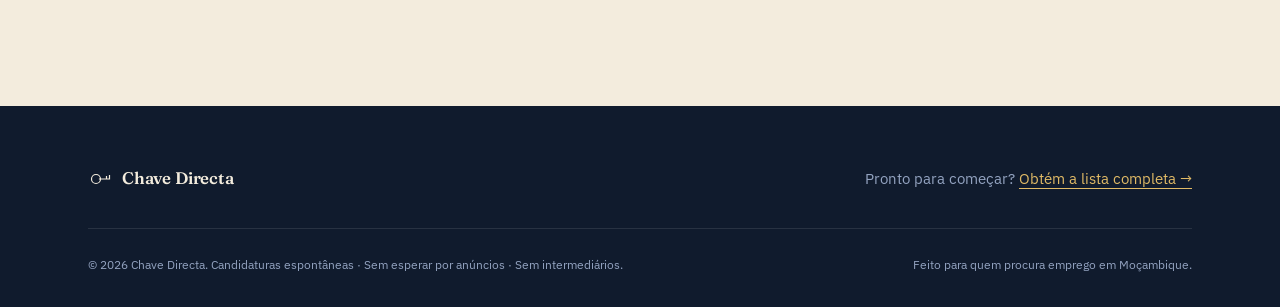
==== commit 9debeca0: "mudanca de posicao da seccao trust" ====
--- a/index.html
+++ b/index.html
@@ -232,31 +232,6 @@
   </div>
 </section>
 
-<section class="trust">
-  <div class="container trust-row reveal-stagger">
-    <div class="trust-item">
-      <svg viewBox="0 0 24 24" fill="none"><path d="M12 3L20 7V12C20 16.5 16.5 20 12 21C7.5 20 4 16.5 4 12V7L12 3Z" stroke="currentColor" stroke-width="1.7"/></svg>
-      <h4>Pagamento seguro</h4>
-      <p>M-Pesa, e-Mola ou transferência bancária.</p>
-    </div>
-    <div class="trust-item">
-      <svg viewBox="0 0 24 24" fill="none"><path d="M13 2L4 14H11L10 22L20 9H13L13 2Z" stroke="currentColor" stroke-width="1.7" stroke-linejoin="round"/></svg>
-      <h4>Entrega imediata</h4>
-      <p>Recebes a lista por e‑mail logo após a confirmação.</p>
-    </div>
-    <div class="trust-item">
-      <svg viewBox="0 0 24 24" fill="none"><path d="M4 12H20M4 12L10 6M4 12L10 18" stroke="currentColor" stroke-width="1.7" stroke-linecap="round" stroke-linejoin="round"/></svg>
-      <h4>Actualizado</h4>
-      <p>Contactos revistos, sem intermediários pelo caminho.</p>
-    </div>
-    <div class="trust-item">
-      <svg viewBox="0 0 24 24" fill="none"><path d="M12 21C12 21 4 15.5 4 9.5C4 6.5 6.5 4.5 9 4.5C10.5 4.5 11.5 5.2 12 6C12.5 5.2 13.5 4.5 15 4.5C17.5 4.5 20 6.5 20 9.5C20 15.5 12 21 12 21Z" stroke="currentColor" stroke-width="1.7"/></svg>
-      <h4>Feito para Moçambique</h4>
-      <p>Empresas que realmente operam e contratam no país.</p>
-    </div>
-  </div>
-</section>
-
 <section class="proof-shots" id="testemunhos">
   <div class="container">
     <div class="proof-shots-head reveal">
@@ -274,6 +249,31 @@
         <button class="shots-nav next" id="shotsNext" aria-label="Próximo testemunho">›</button>
       </div>
       <div class="shots-dots" id="shotsDots"></div>
+    </div>
+  </div>
+</section>
+
+<section class="trust">
+  <div class="container trust-row reveal-stagger">
+    <div class="trust-item">
+      <svg viewBox="0 0 24 24" fill="none"><path d="M12 3L20 7V12C20 16.5 16.5 20 12 21C7.5 20 4 16.5 4 12V7L12 3Z" stroke="currentColor" stroke-width="1.7"/></svg>
+      <h4>Pagamento seguro</h4>
+      <p>M-Pesa, e-Mola ou transferência bancária.</p>
+    </div>
+    <div class="trust-item">
+      <svg viewBox="0 0 24 24" fill="none"><path d="M13 2L4 14H11L10 22L20 9H13L13 2Z" stroke="currentColor" stroke-width="1.7" stroke-linejoin="round"/></svg>
+      <h4>Entrega imediata</h4>
+      <p>Recebes a lista por e‑mail logo após a confirmação.</p>
+    </div>
+    <div class="trust-item">
+      <svg viewBox="0 0 24 24" fill="none"><path d="M4 12H20M4 12L10 6M4 12L10 18" stroke="currentColor" stroke-width="1.7" stroke-linecap="round" stroke-linejoin="round"/></svg>
+      <h4>Actualizado</h4>
+      <p>Contactos revistos, sem intermediários pelo caminho.</p>
+    </div>
+    <div class="trust-item">
+      <svg viewBox="0 0 24 24" fill="none"><path d="M12 21C12 21 4 15.5 4 9.5C4 6.5 6.5 4.5 9 4.5C10.5 4.5 11.5 5.2 12 6C12.5 5.2 13.5 4.5 15 4.5C17.5 4.5 20 6.5 20 9.5C20 15.5 12 21 12 21Z" stroke="currentColor" stroke-width="1.7"/></svg>
+      <h4>Feito para Moçambique</h4>
+      <p>Empresas que realmente operam e contratam no país.</p>
     </div>
   </div>
 </section>
--- a/style.css
+++ b/style.css
@@ -490,6 +490,7 @@
 .shots{margin-top:10px;}
 .shots-stage{
   position:relative;
+  overflow:hidden;
   height:560px;
   max-width:980px;
   margin:0 auto;
@@ -599,7 +600,7 @@
 }
 .faq-head{max-width:520px; margin-bottom:50px;}
 .faq-head h2{font-size:clamp(1.9rem,3vw,2.5rem); margin-top:14px;}
-.faq-list{max-width:760px;}
+.faq-list{width:100%; max-width:none; margin:auto;}
 .faq-item{
   border-bottom:1px solid var(--paper-2);
 }
@@ -621,7 +622,7 @@
 .faq-a{
   max-height:0; overflow:hidden; transition:max-height .4s ease;
 }
-.faq-a-inner{padding-bottom:24px; font-size:0.94rem; color:var(--muted-on-paper); max-width:64ch;}
+.faq-a-inner{padding-bottom:24px; font-size:0.94rem; color:var(--muted-on-paper); width:100%;}
 
 /* ---------- FOOTER ---------- */
 footer{
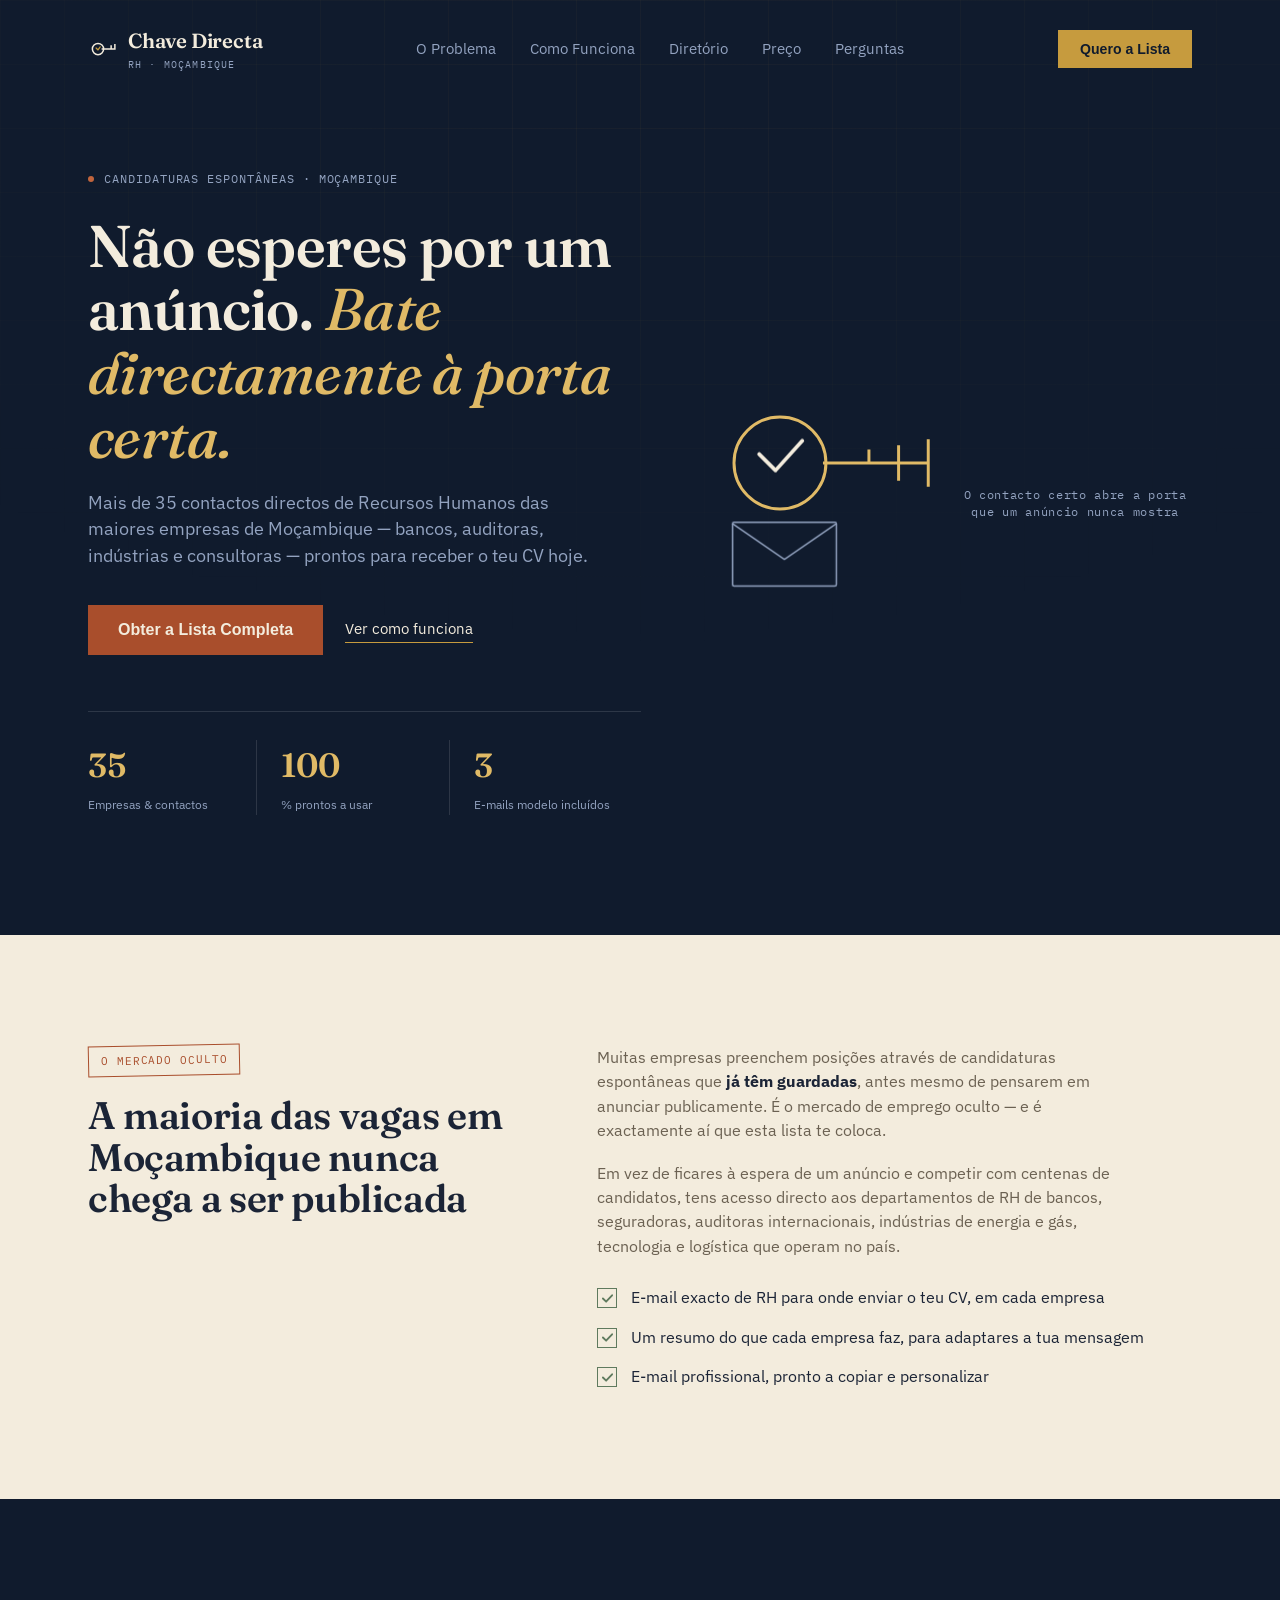
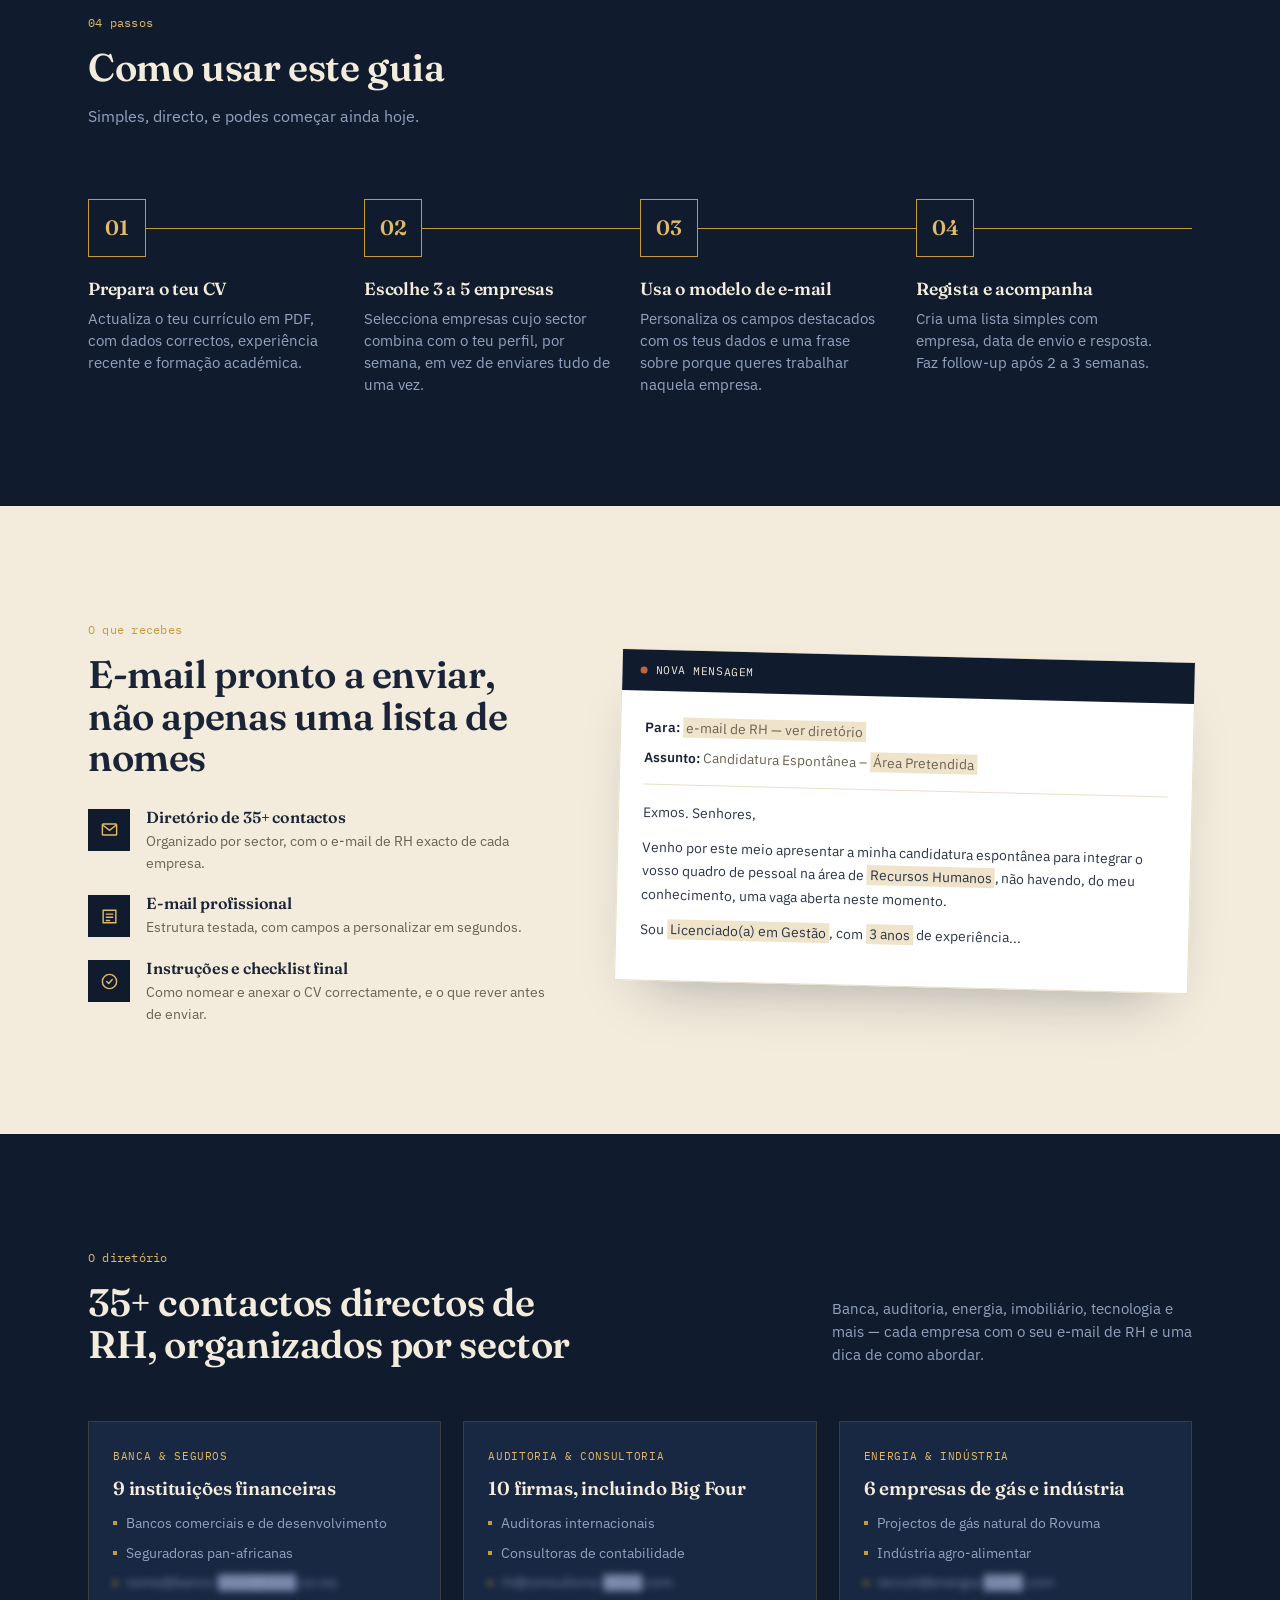
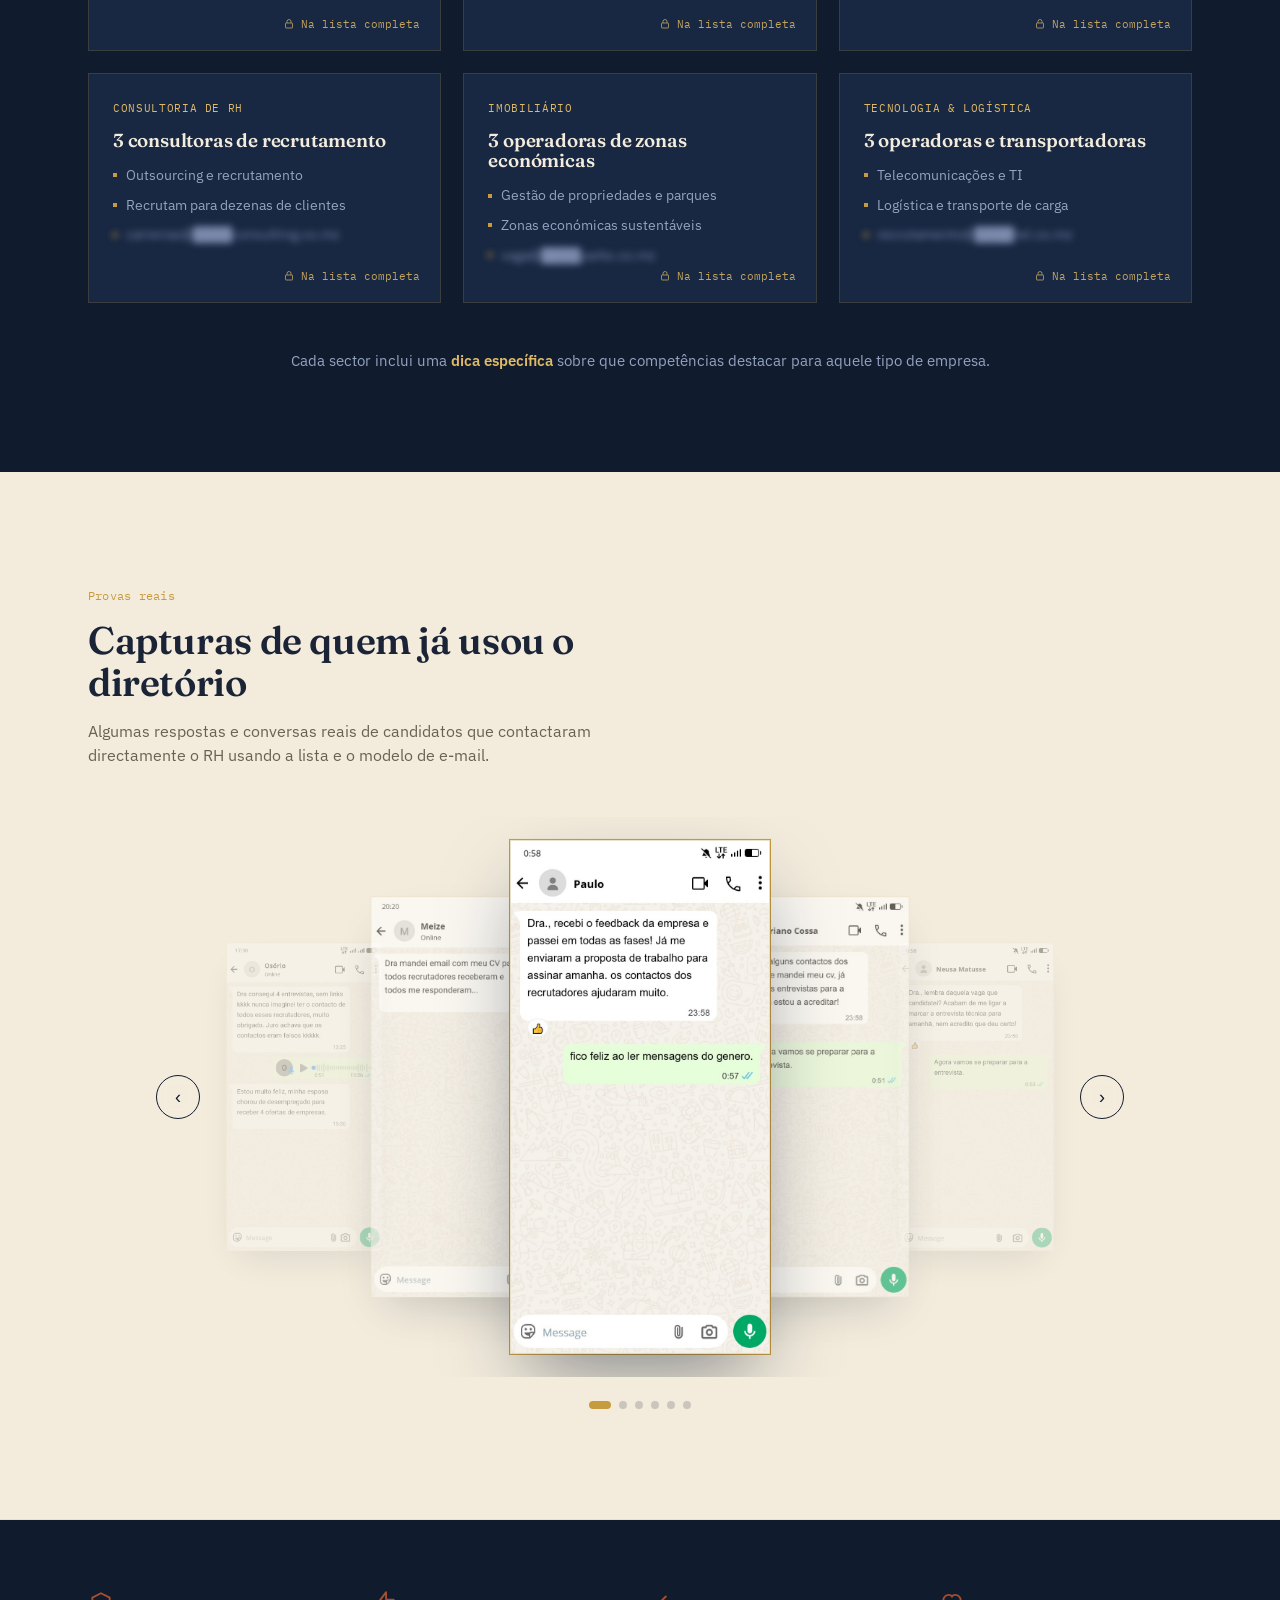
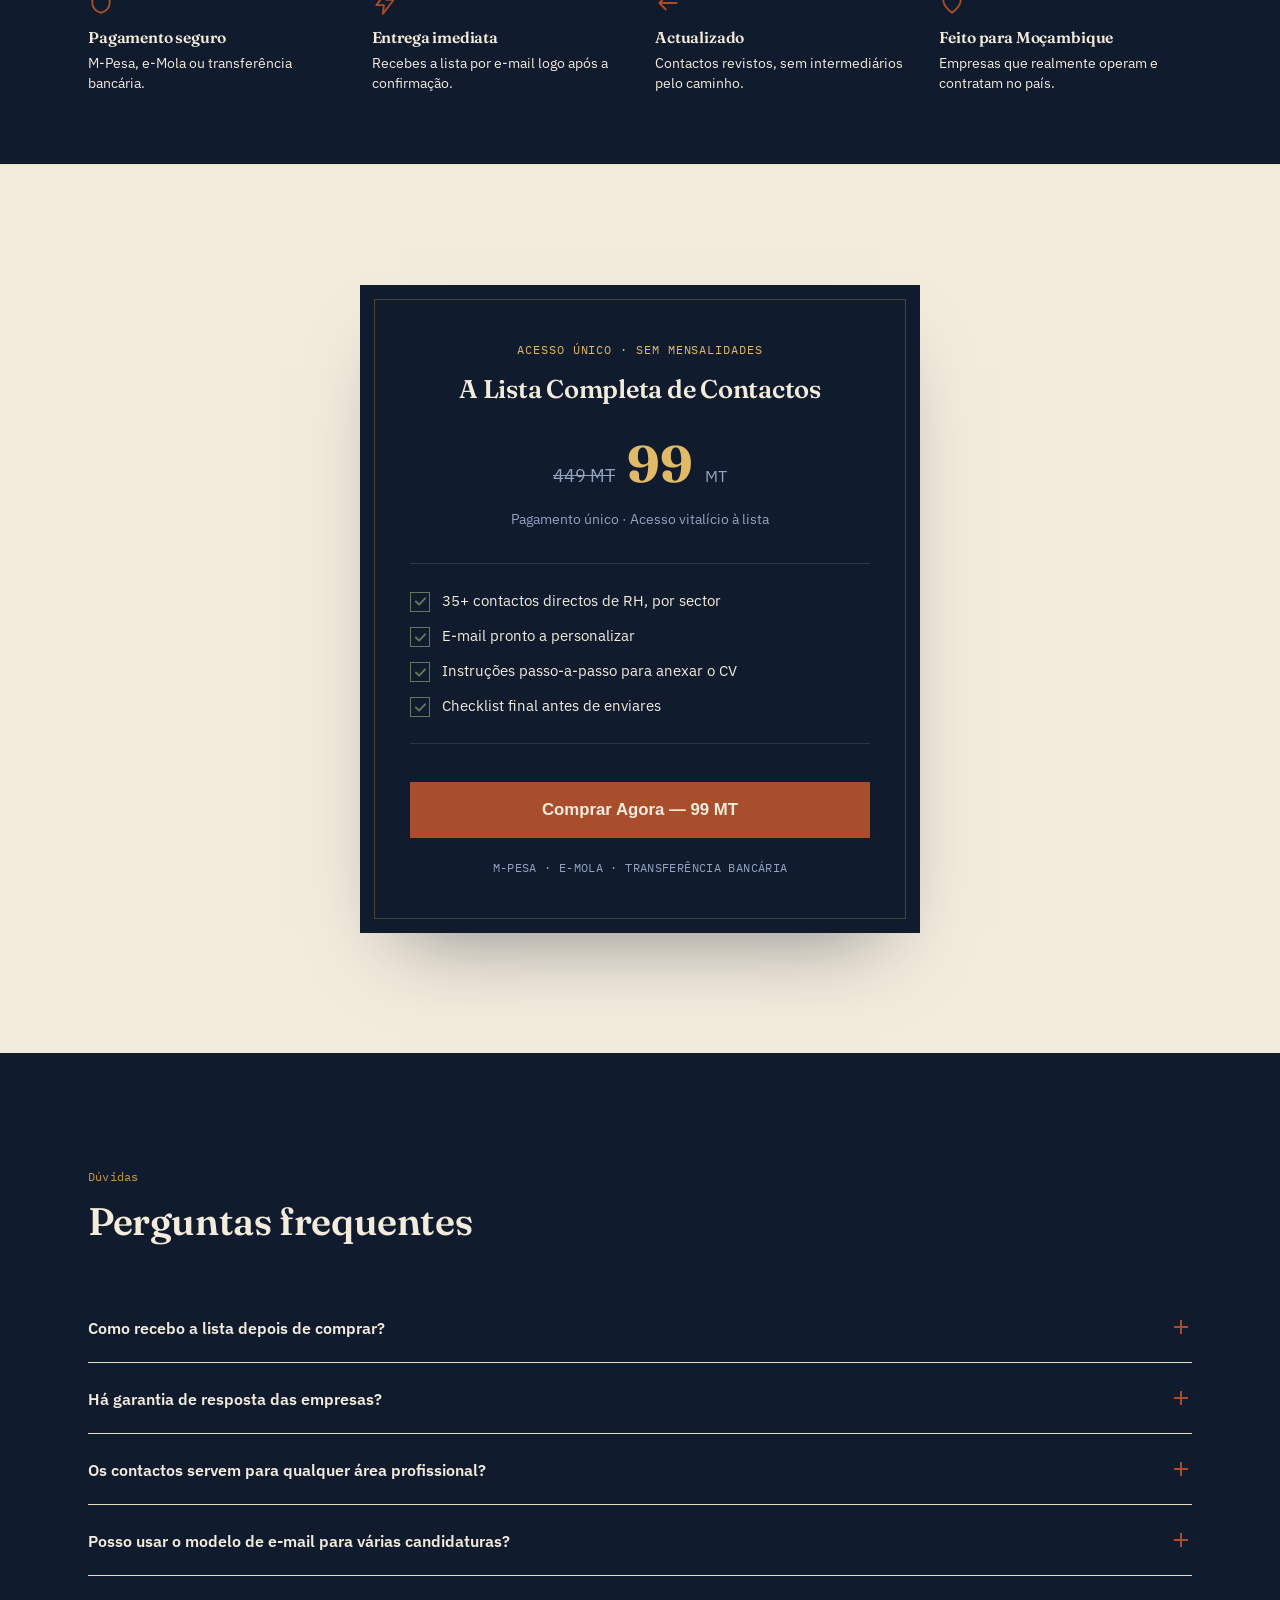
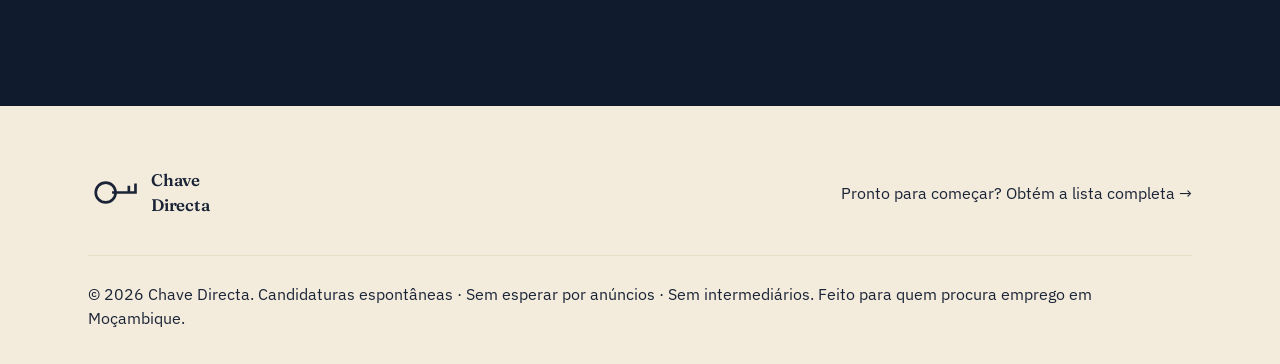
==== commit d268ca76: "adicao dos testemunhos ao carrousel" ====
--- a/index.html
+++ b/index.html
@@ -246,6 +246,8 @@
         <div class="shot" data-index="1"><img src="testemunho-2.jpg" alt="Testemunho 2" loading="lazy"></div>
         <div class="shot" data-index="2"><img src="testemunho-3.jpg" alt="Testemunho 3" loading="lazy"></div>
         <div class="shot" data-index="3"><img src="testemunho-4.jpg" alt="Testemunho 4" loading="lazy"></div>
+        <div class="shot" data-index="2"><img src="testemunho-5.jpg" alt="Testemunho 5" loading="lazy"></div>
+        <div class="shot" data-index="3"><img src="testemunho-6.jpg" alt="Testemunho 6" loading="lazy"></div>
         <button class="shots-nav next" id="shotsNext" aria-label="Próximo testemunho">›</button>
       </div>
       <div class="shots-dots" id="shotsDots"></div>
--- a/style.css
+++ b/style.css
@@ -420,7 +420,8 @@
 
 /* ---------- TRUST ---------- */
 .trust{
-  background:var(--paper);
+  background:var(--ink);
+  color:var(--paper);
   padding:70px 0;
   border-top:1px solid var(--paper-2);
   border-bottom:1px solid var(--paper-2);
@@ -431,7 +432,7 @@
 .trust-item{text-align:left;}
 .trust-item svg{width:26px; height:26px; color:var(--rust); margin-bottom:14px;}
 .trust-item h4{font-size:0.98rem; margin-bottom:6px; font-weight:600;}
-.trust-item p{font-size:0.85rem; color:var(--muted-on-paper);}
+.trust-item p{font-size:0.85rem; color:var(--paper);}
 
 /* ---------- PRICING ---------- */
 .pricing{
@@ -596,7 +597,8 @@
 /* ---------- FAQ ---------- */
 .faq{
   padding:110px 0 130px;
-  background:var(--paper);
+  background:var(--ink);
+  color:var(--paper);
 }
 .faq-head{max-width:520px; margin-bottom:50px;}
 .faq-head h2{font-size:clamp(1.9rem,3vw,2.5rem); margin-top:14px;}
@@ -607,7 +609,7 @@
 .faq-q{
   width:100%; text-align:left; background:none; border:none; cursor:pointer;
   display:flex; justify-content:space-between; align-items:center; gap:20px;
-  padding:24px 0; font-family:var(--sans); font-size:1.02rem; font-weight:600; color:var(--ink-text);
+  padding:24px 0; font-family:var(--sans); font-size:1.02rem; font-weight:600; color:var(--paper);
 }
 .faq-q .plus{
   flex-shrink:0; width:22px; height:22px; position:relative;
@@ -622,20 +624,20 @@
 .faq-a{
   max-height:0; overflow:hidden; transition:max-height .4s ease;
 }
-.faq-a-inner{padding-bottom:24px; font-size:0.94rem; color:var(--muted-on-paper); width:100%;}
+.faq-a-inner{padding-bottom:24px; font-size:0.94rem; color:var(--paper); width:100%;}
 
 /* ---------- FOOTER ---------- */
 footer{
-  background:var(--ink);
-  color:var(--muted-on-ink);
+  background:var(--paper);
+  color:var(--ink-text);
   padding:60px 0 34px;
 }
 .footer-top{
   display:flex; justify-content:space-between; align-items:center; flex-wrap:wrap; gap:24px;
-  padding-bottom:36px; border-bottom:1px solid rgba(255,255,255,0.1);
+  padding-bottom:36px; border-bottom:1px solid var(--paper-2);
   margin-bottom:26px;
 }
-.footer-logo{display:flex; align-items:center; gap:10px; color:var(--paper);}
+.footer-logo{display:flex; align-items:center; gap:10px; color:var(--ink-text);
 .footer-logo svg{width:24px; height:24px;}
 .footer-cta-line{font-size:0.92rem;}
 .footer-cta-line a{color:var(--brass-light); border-bottom:1px solid var(--brass-light);}
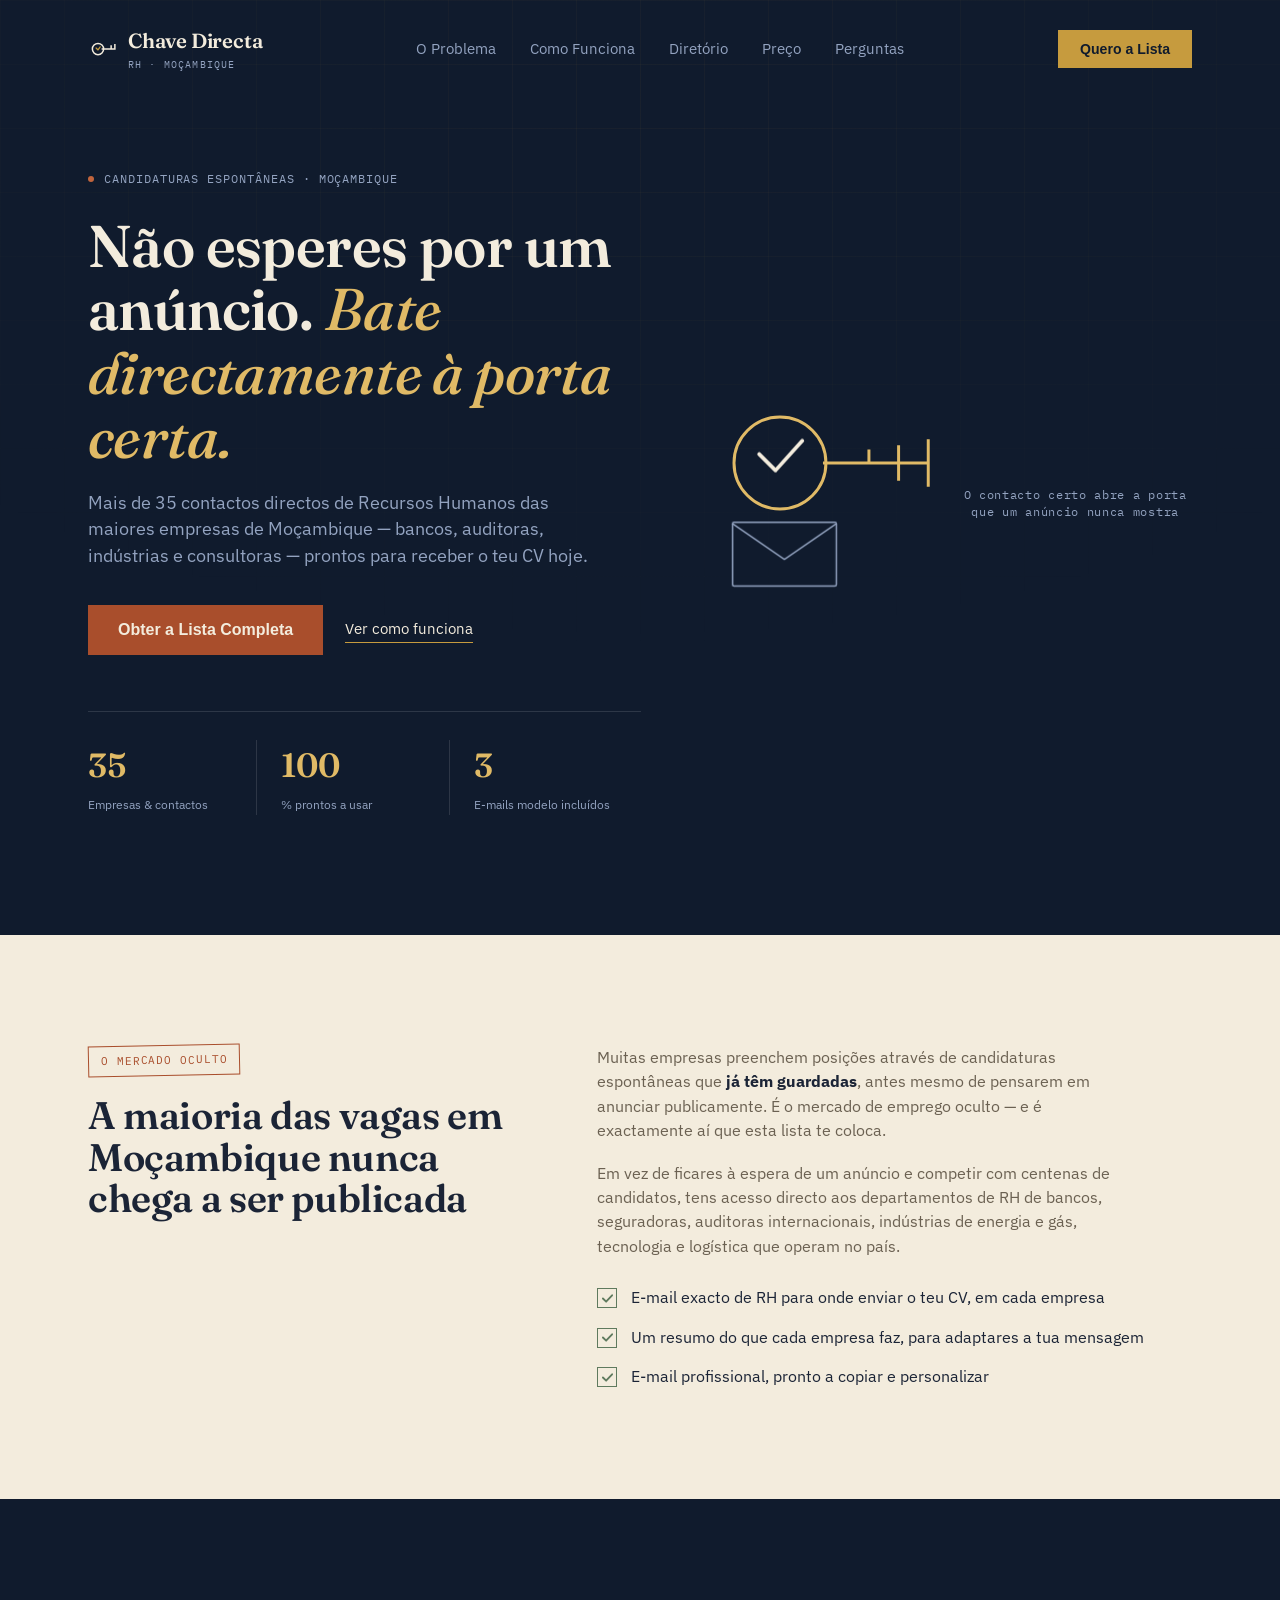
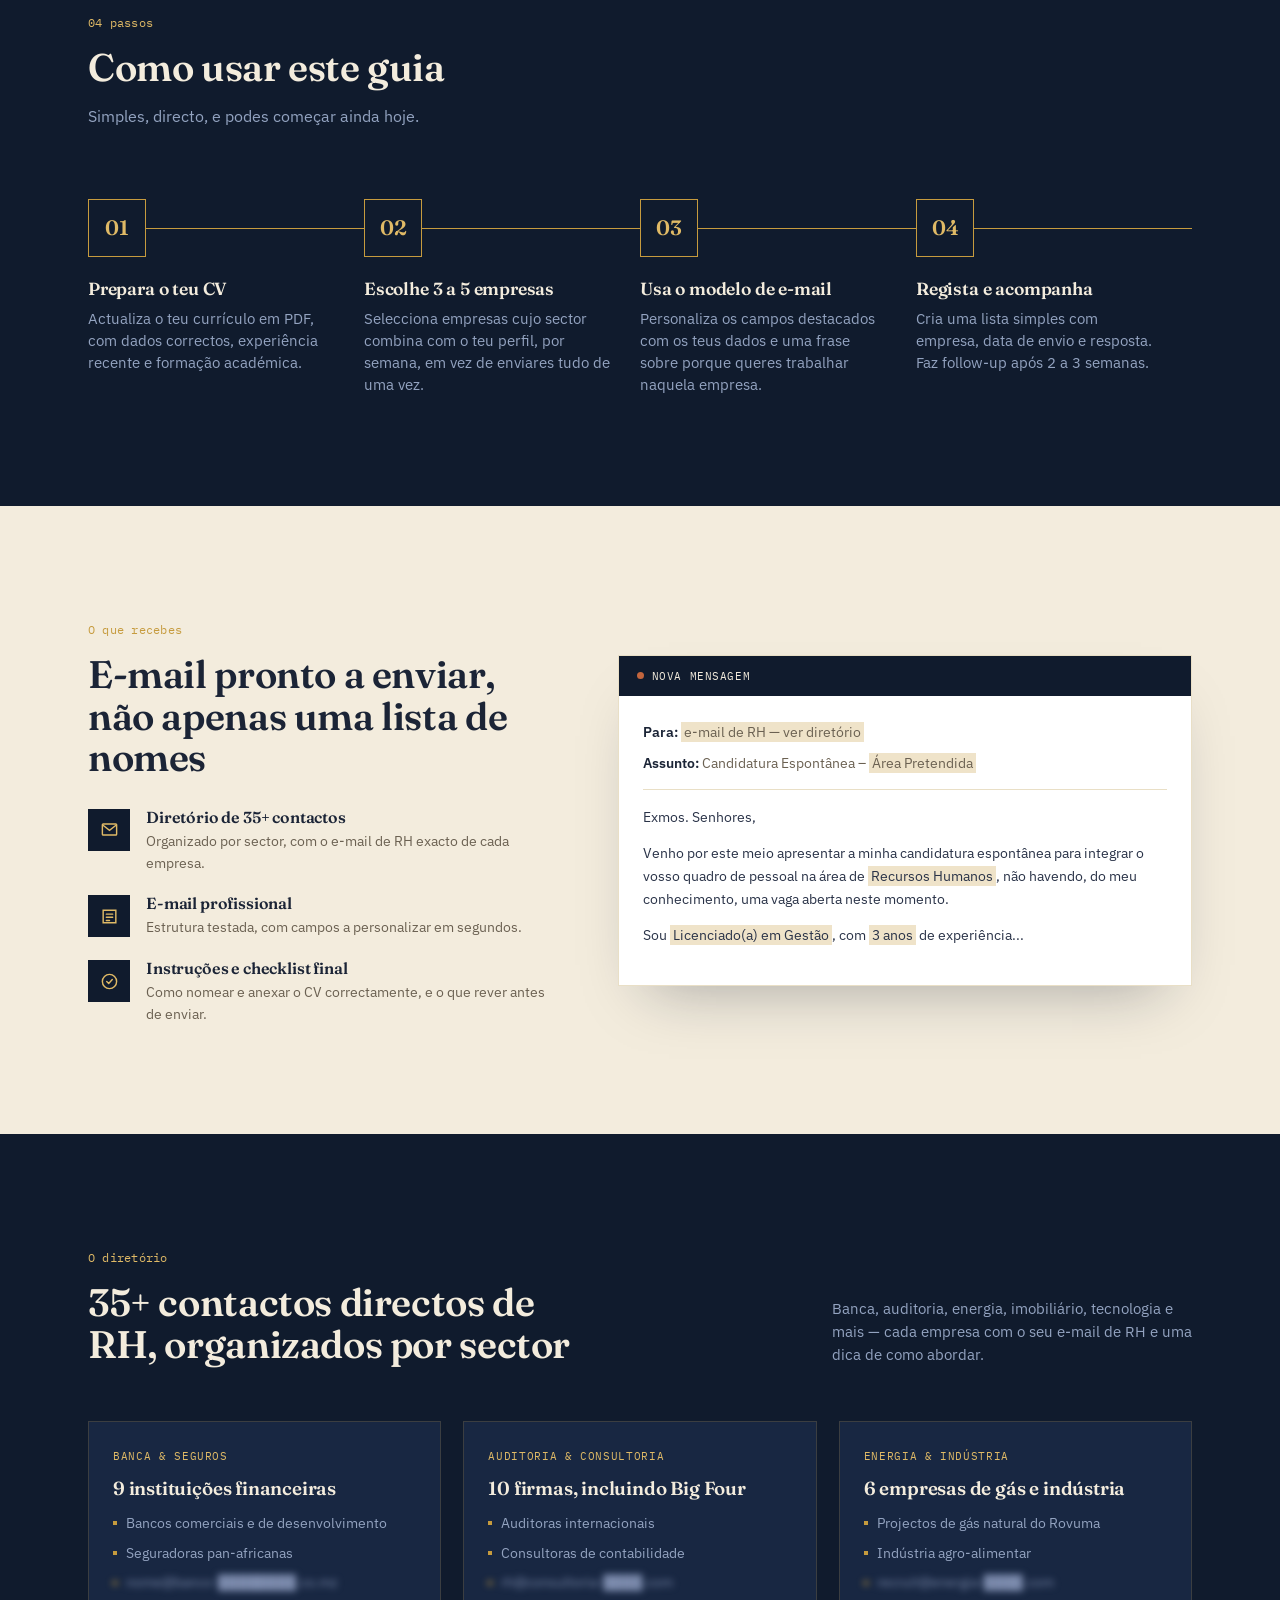
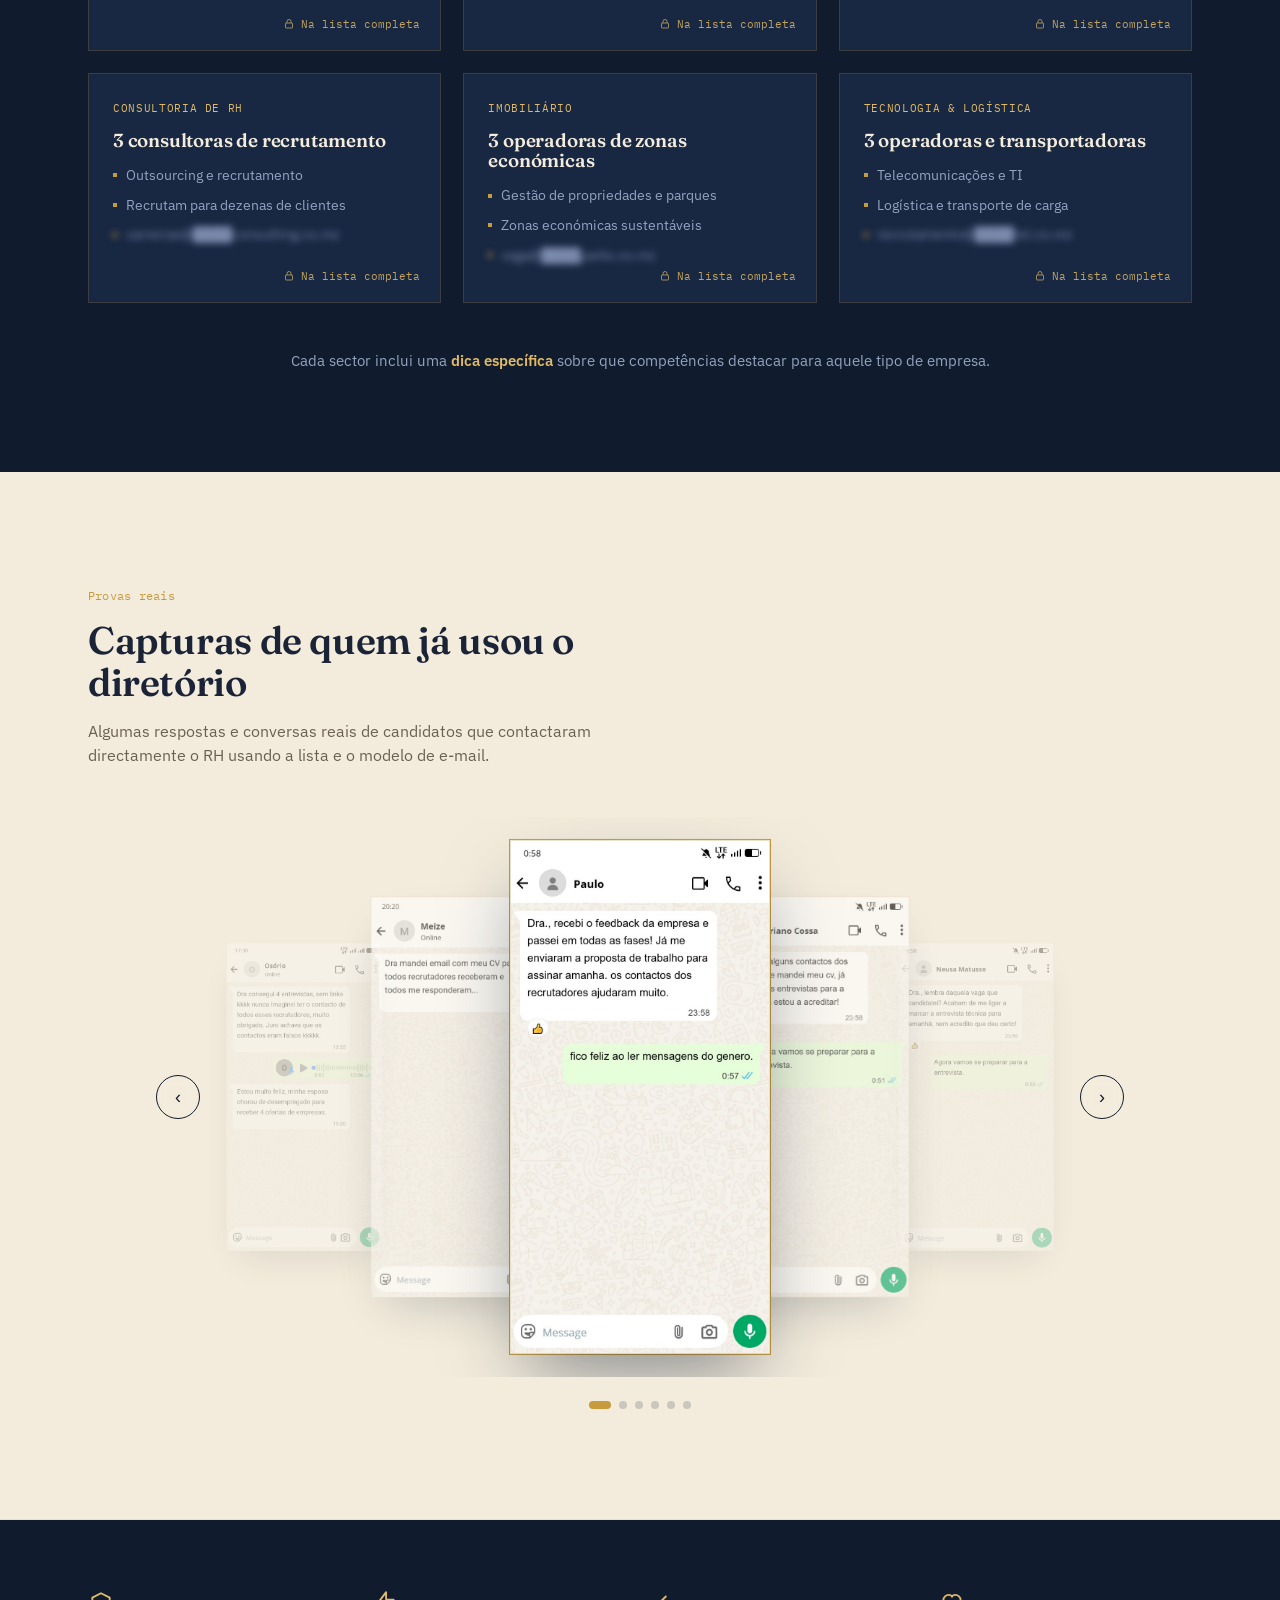
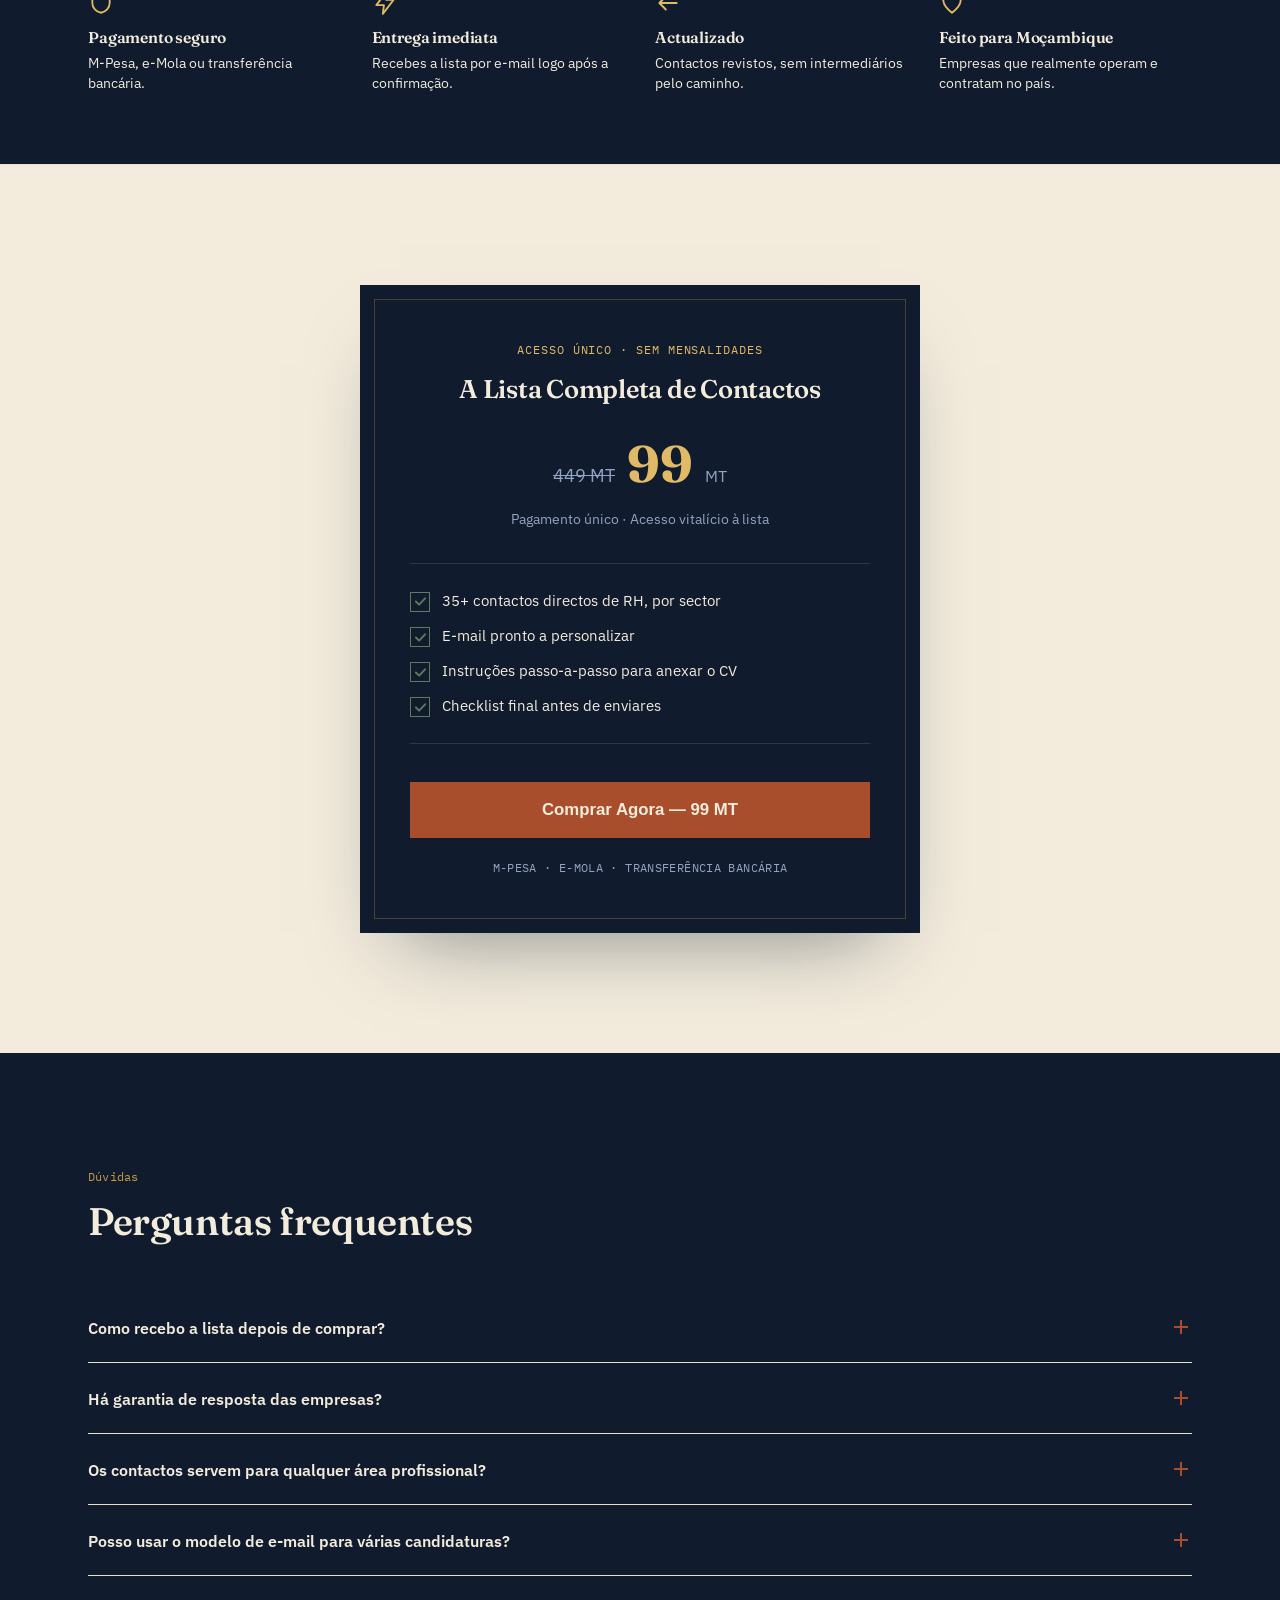
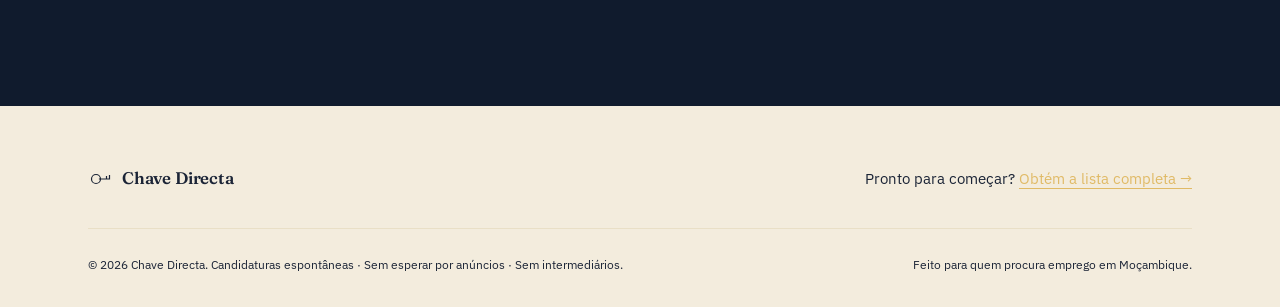
==== commit 00f64580: "modal sempre visivel no mobile para checkout" ====
--- a/index.html
+++ b/index.html
@@ -297,7 +297,7 @@
         <li><span class="check-mark"><svg viewBox="0 0 12 10" fill="none"><path d="M1 5L4.5 8.5L11 1.5" stroke="currentColor" stroke-width="2" stroke-linecap="round" stroke-linejoin="round"/></svg></span>Instruções passo-a-passo para anexar o CV</li>
         <li><span class="check-mark"><svg viewBox="0 0 12 10" fill="none"><path d="M1 5L4.5 8.5L11 1.5" stroke="currentColor" stroke-width="2" stroke-linecap="round" stroke-linejoin="round"/></svg></span>Checklist final antes de enviares</li>
       </ul>
-      <button class="btn-primary full"><span>Comprar Agora — 99 MT</span></button>
+      <button class="btn-primary full" data-checkout><span>Comprar Agora — 99 MT</span></button>
       <p class="pay-methods">M-PESA · E-MOLA · TRANSFERÊNCIA BANCÁRIA</p>
     </div>
   </div>
@@ -349,6 +349,17 @@
   </div>
 </footer>
 
+<aside class="mobile-checkout" aria-label="Finalizar compra">
+  <div class="mobile-checkout-price">
+    <span>Acesso vitalício</span>
+    <strong>99 MT</strong>
+  </div>
+  <button class="mobile-checkout-button" type="button" data-checkout>
+    Comprar agora
+    <span aria-hidden="true">→</span>
+  </button>
+</aside>
+
 <div class="shot-modal" id="shotModal" aria-hidden="true">
   <button class="shot-modal-nav prev" id="shotModalPrev" aria-label="Testemunho anterior">‹</button>
   <div class="shot-modal-frame">
--- a/style.css
+++ b/style.css
@@ -430,7 +430,7 @@
   display:grid; grid-template-columns:repeat(4,1fr); gap:30px;
 }
 .trust-item{text-align:left;}
-.trust-item svg{width:26px; height:26px; color:var(--rust); margin-bottom:14px;}
+.trust-item svg{width:26px; height:26px; color:var(--brass-light); margin-bottom:14px;}
 .trust-item h4{font-size:0.98rem; margin-bottom:6px; font-weight:600;}
 .trust-item p{font-size:0.85rem; color:var(--paper);}
 
@@ -638,6 +638,7 @@
   margin-bottom:26px;
 }
 .footer-logo{display:flex; align-items:center; gap:10px; color:var(--ink-text);
+}
 .footer-logo svg{width:24px; height:24px;}
 .footer-cta-line{font-size:0.92rem;}
 .footer-cta-line a{color:var(--brass-light); border-bottom:1px solid var(--brass-light);}
@@ -658,6 +659,9 @@
 
 /* counter */
 .count-up{font-variant-numeric:tabular-nums;}
+
+/* ---------- MOBILE CHECKOUT ---------- */
+.mobile-checkout{display:none;}
 
 /* ---------- RESPONSIVE ---------- */
 @media (max-width:980px){
@@ -689,4 +693,26 @@
   .pricing-card{padding:44px 26px;}
   .price-new{font-size:2.5rem;}
   .container{padding:0 20px;}
-}+}
+
+@media (max-width:1024px){
+  body{padding-bottom:92px;}
+  .mobile-checkout{
+    position:fixed; right:0; bottom:0; left:0; z-index:2000;
+    display:flex; align-items:center; justify-content:space-between; gap:16px;
+    padding:12px max(20px, env(safe-area-inset-right)) calc(12px + env(safe-area-inset-bottom)) max(20px, env(safe-area-inset-left));
+    background:rgba(243,236,221,0.97); border-top:1px solid var(--paper-2);
+    box-shadow:0 -12px 30px rgba(16,27,45,0.14); backdrop-filter:blur(10px);
+  }
+  .mobile-checkout-price{display:grid; gap:2px; line-height:1; white-space:nowrap;}
+  .mobile-checkout-price span{font-family:var(--mono); font-size:.62rem; letter-spacing:.04em; color:var(--muted); text-transform:uppercase;}
+  .mobile-checkout-price strong{font-family:var(--serif); font-size:1.35rem; color:var(--ink-text);}
+  .mobile-checkout-button{
+    display:flex; align-items:center; justify-content:center; gap:10px; min-height:50px;
+    padding:0 22px; border:0; border-radius:2px; cursor:pointer;
+    background:var(--rust); color:var(--paper); font-family:var(--sans); font-size:.95rem; font-weight:700;
+    box-shadow:0 8px 18px -10px rgba(169,78,44,.7); transition:transform .2s ease, background .2s ease;
+  }
+  .mobile-checkout-button:hover,.mobile-checkout-button:focus-visible{background:#8f3f23; transform:translateY(-1px);}
+  .mobile-checkout-button:focus-visible{outline:3px solid rgba(198,155,62,.65); outline-offset:3px;}
+}
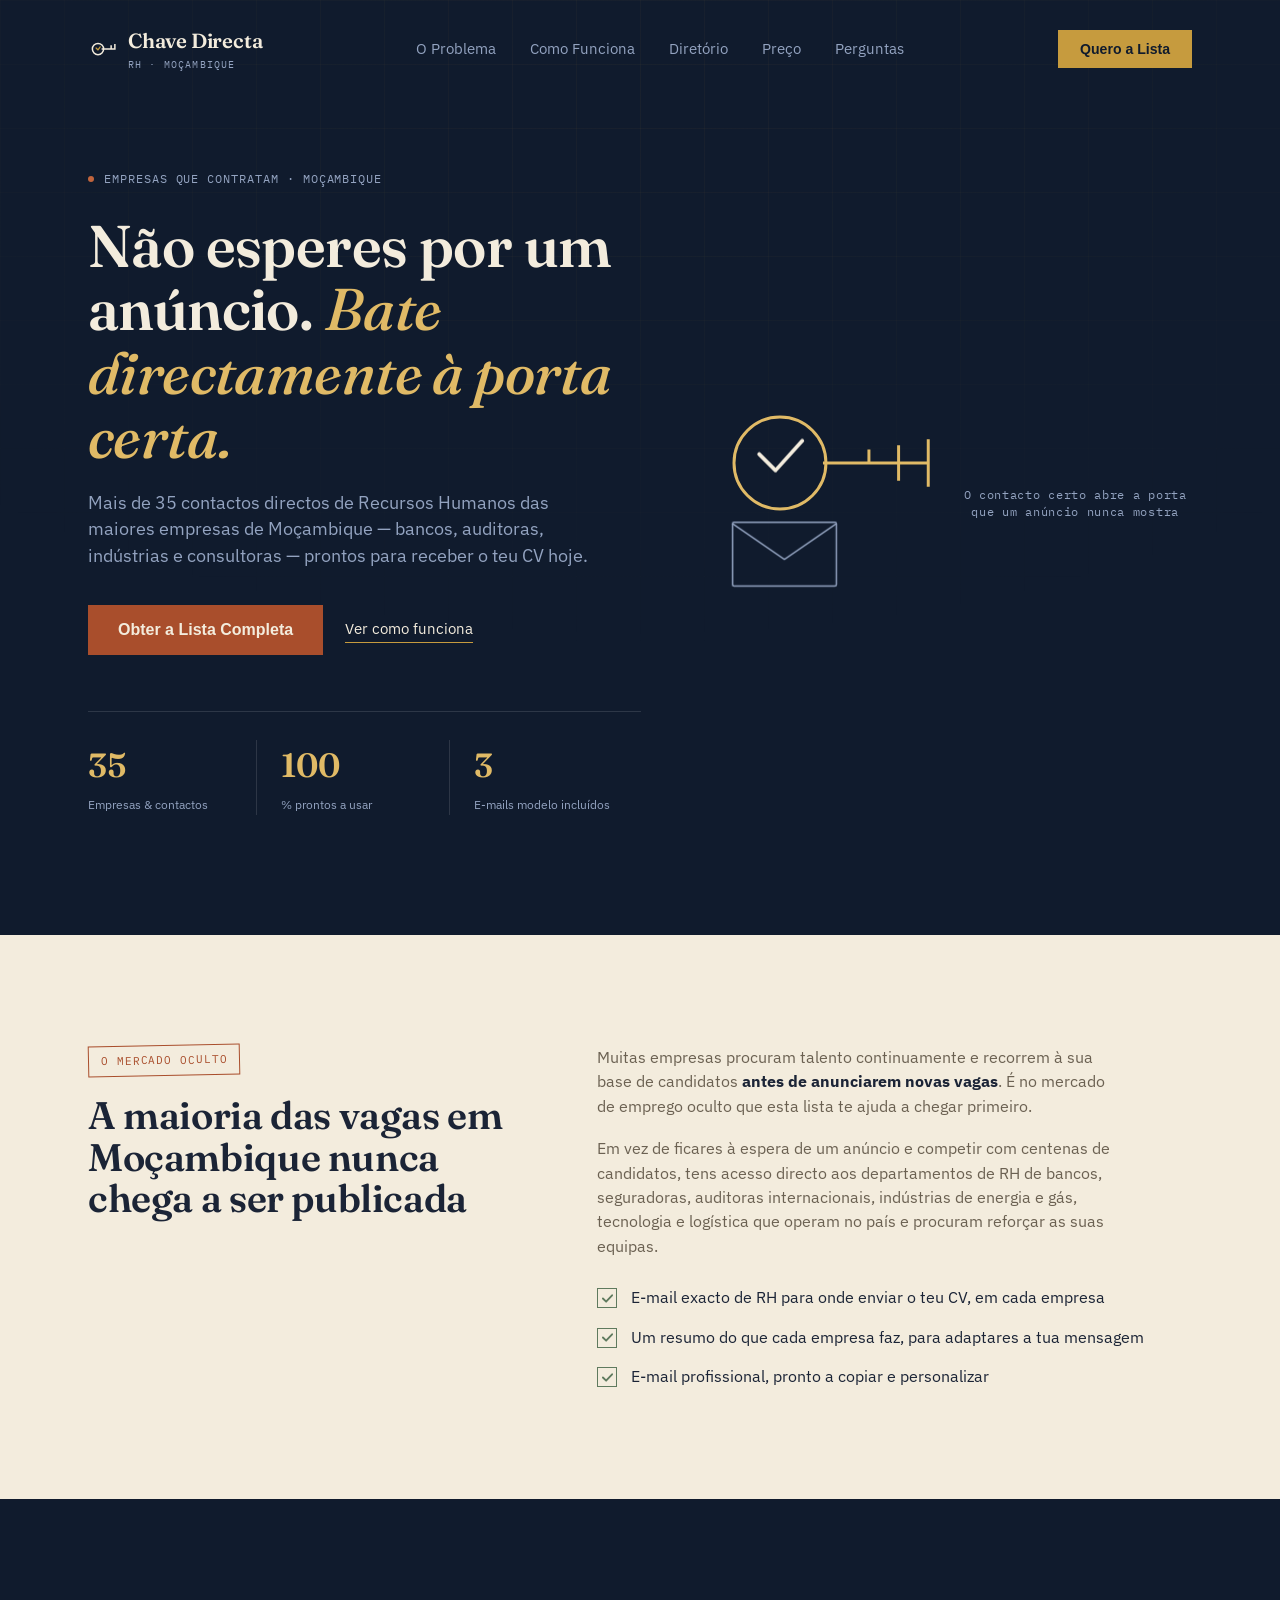
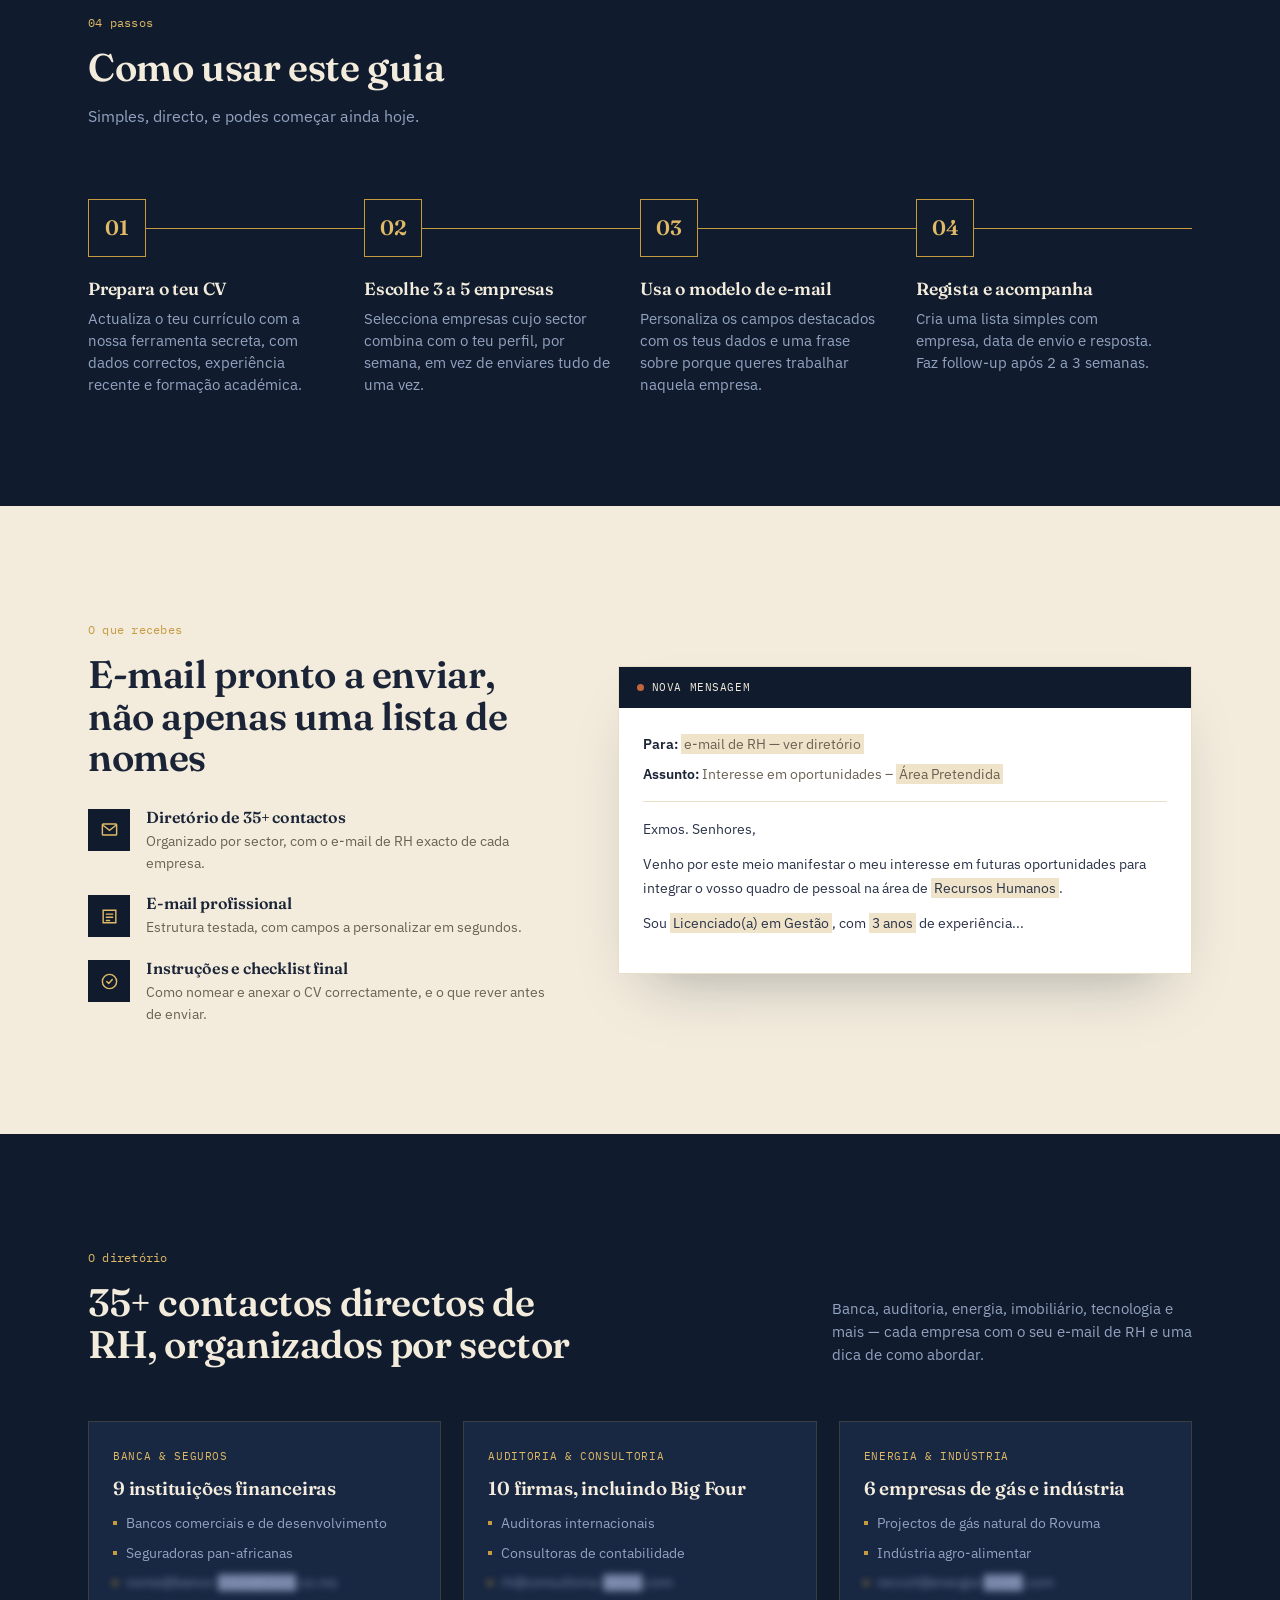
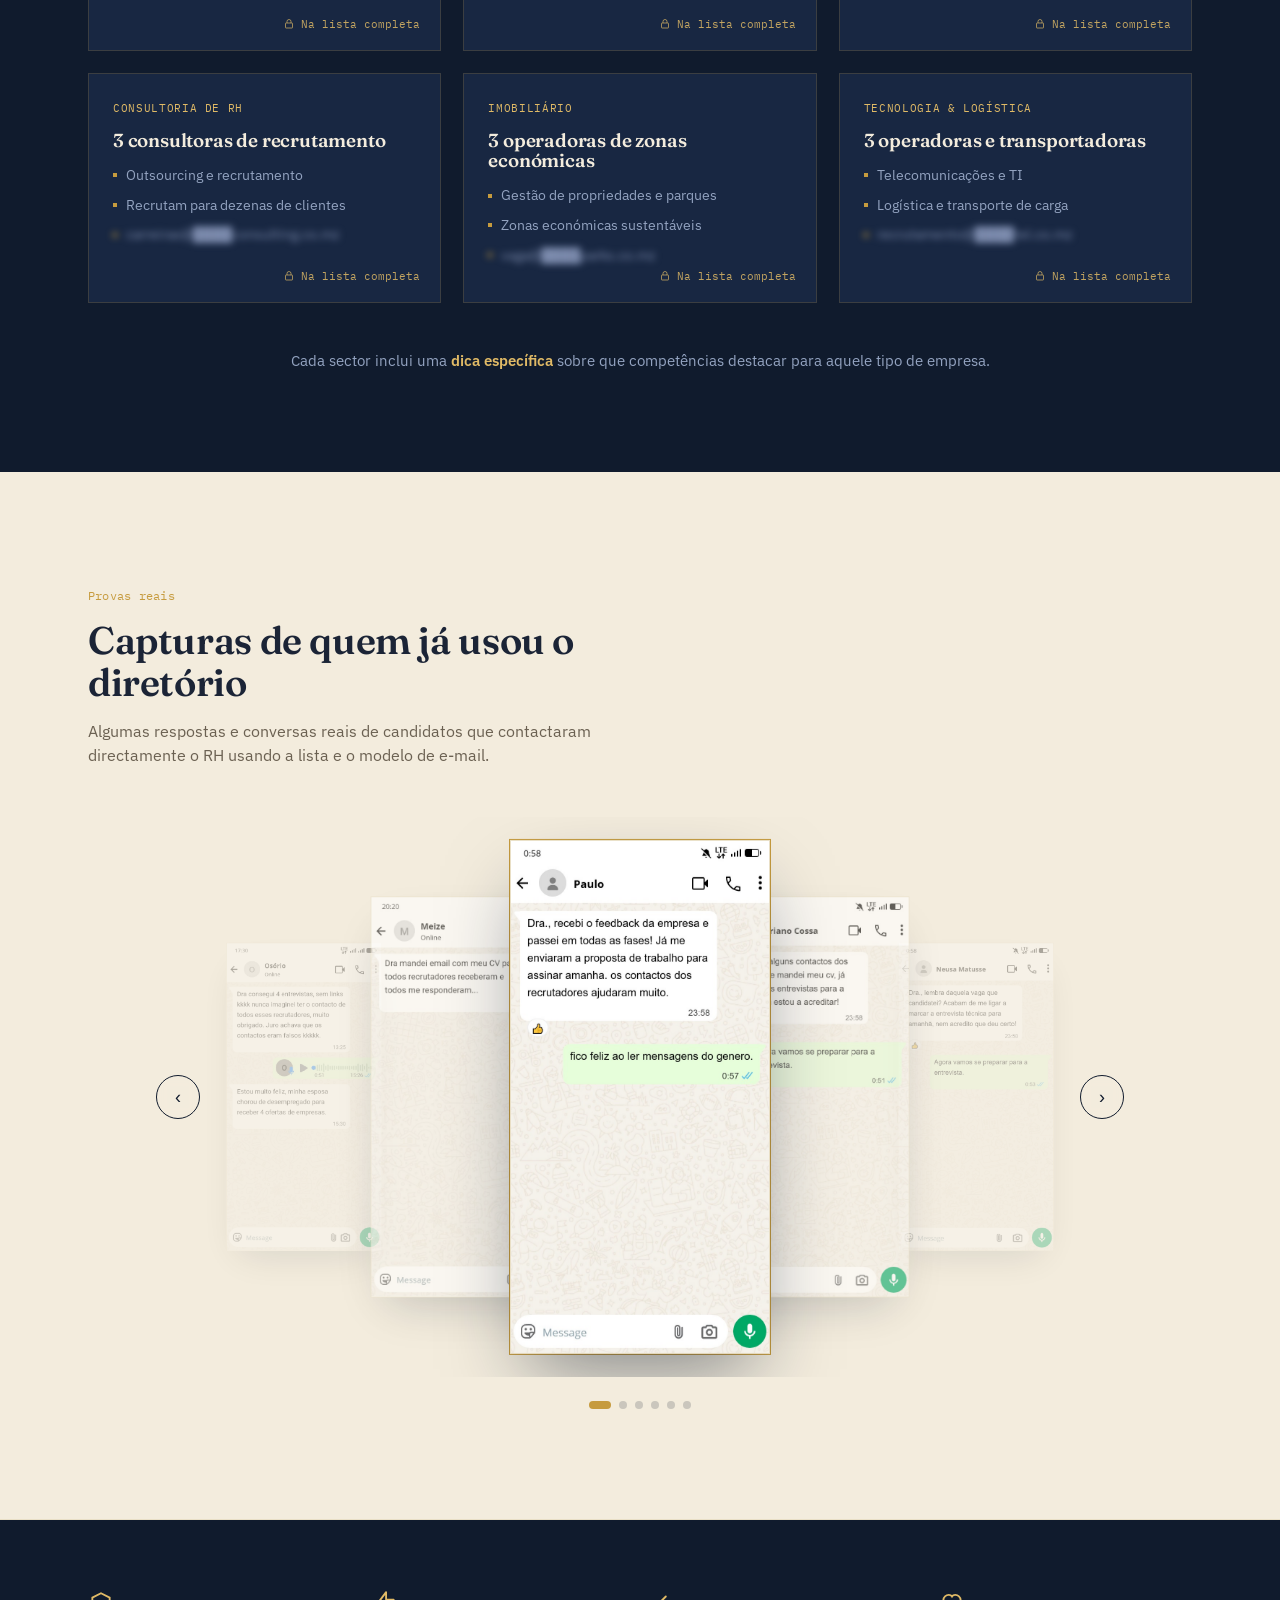
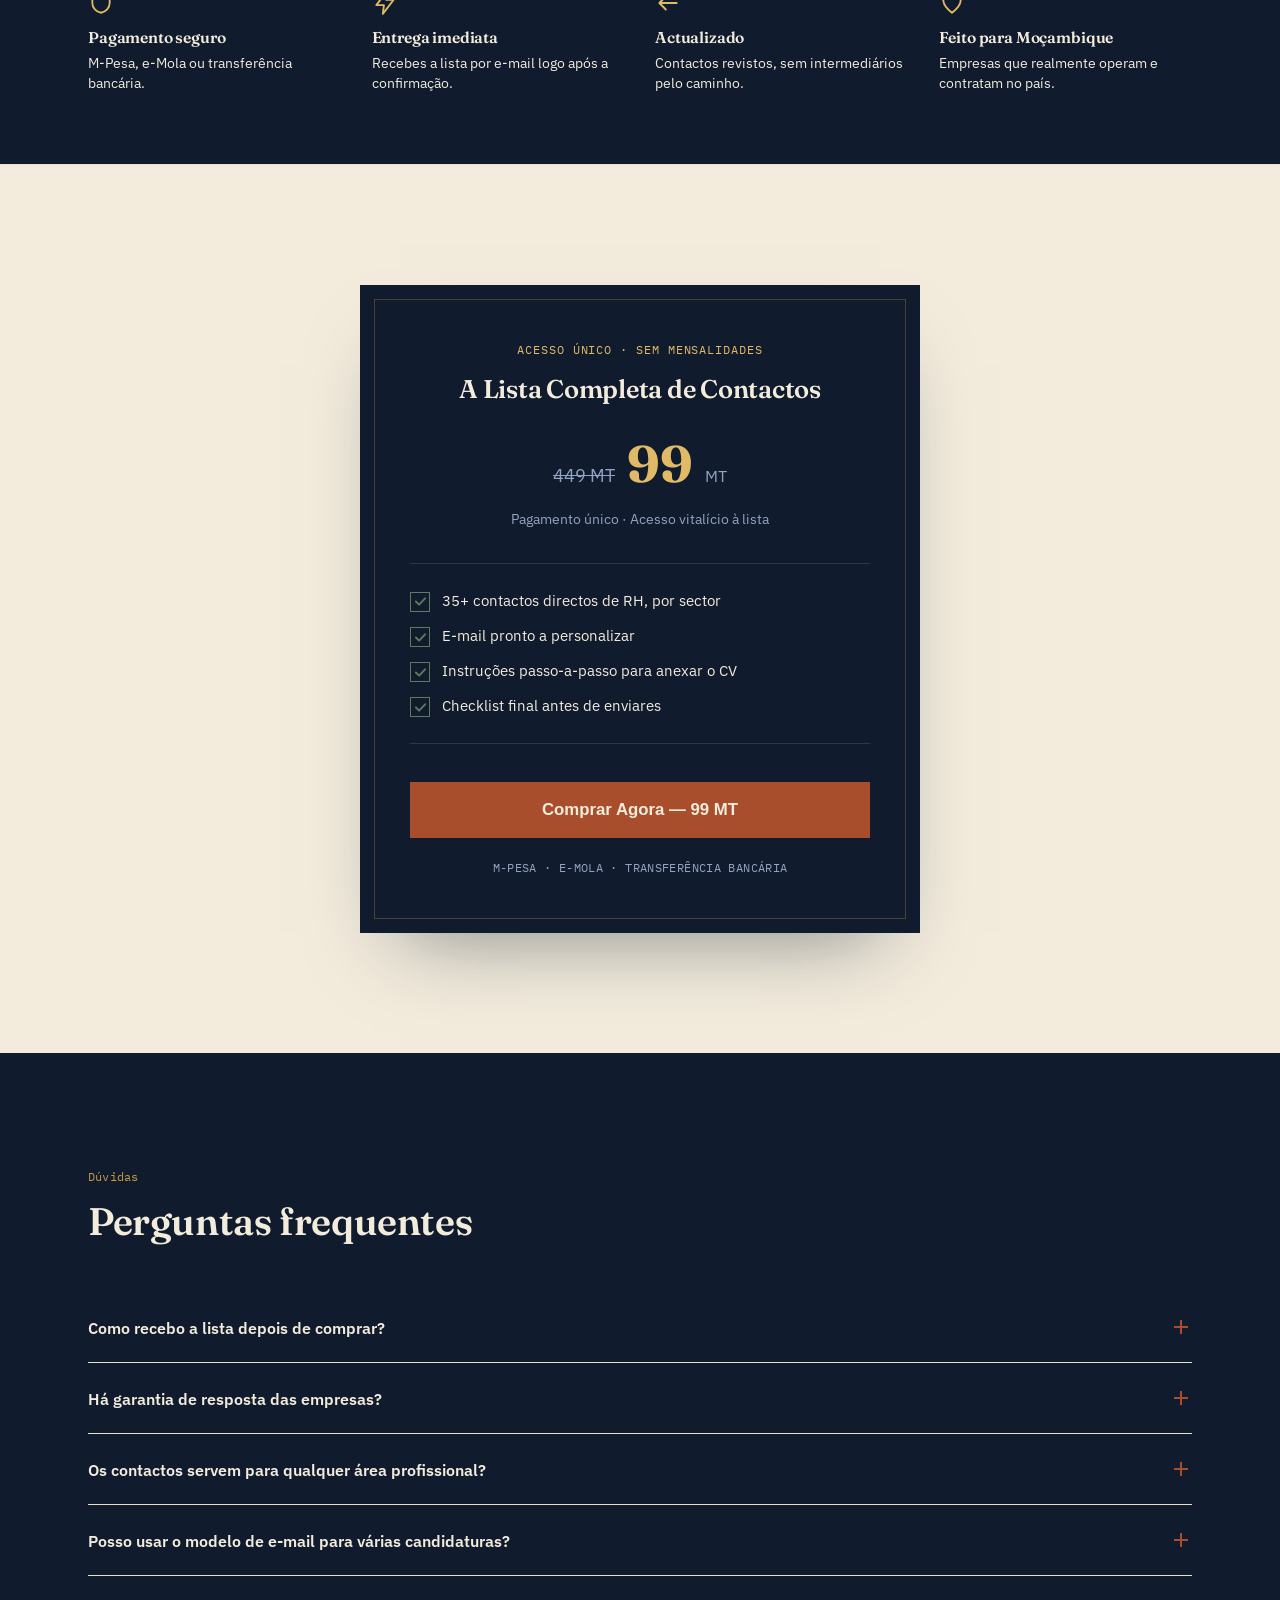
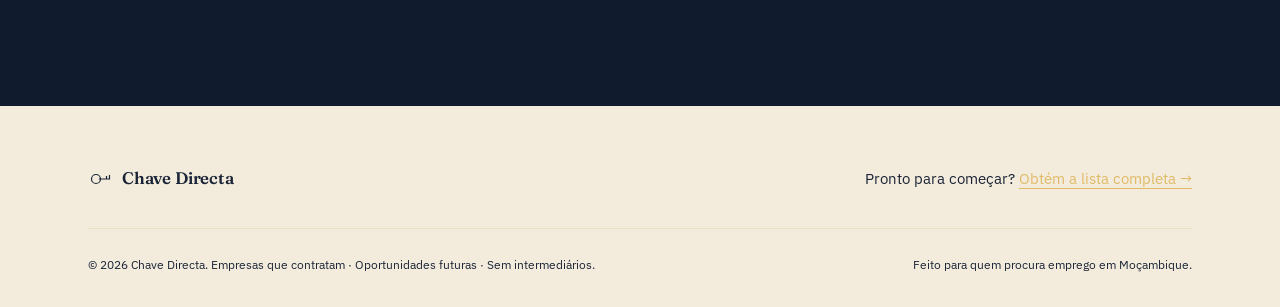
==== commit 0e8c5448: "Texto actualizado" ====
--- a/index.html
+++ b/index.html
@@ -6,19 +6,19 @@
   <link rel="icon" href="logo.png" type="image/png">
   <!-- SEO meta tags -->
   <title>Chave Directa — Contactos de RH em Moçambique</title>
-  <meta name="description" content="Mais de 35 contactos directos de Recursos Humanos das maiores empresas de Moçambique, com modelo de e‑mail pronto e instruções passo‑a‑passo para candidaturas espontâneas.">
-  <meta name="keywords" content="RH, Moçambique, candidaturas espontâneas, empregos, contactos RH">
+  <meta name="description" content="Mais de 35 contactos directos de Recursos Humanos de empresas em crescimento em Moçambique, com modelo de e‑mail pronto e instruções passo‑a‑passo para te candidatares a oportunidades actuais e futuras.">
+  <meta name="keywords" content="RH, Moçambique, empresas que contratam, empregos, contactos RH">
   <link rel="canonical" href="https://chavedireta.cursosmoz.shop/">
   <!-- Open Graph -->
   <meta property="og:title" content="Chave Directa — Contactos de RH em Moçambique">
-  <meta property="og:description" content="Mais de 35 contactos directos de Recursos Humanos das maiores empresas de Moçambique, com modelo de e‑mail pronto e instruções passo‑a‑passo para candidaturas espontâneas.">
+  <meta property="og:description" content="Mais de 35 contactos directos de Recursos Humanos de empresas em crescimento em Moçambique, com modelo de e‑mail pronto e instruções passo‑a‑passo para te candidatares a oportunidades actuais e futuras.">
   <meta property="og:type" content="website">
   <meta property="og:url" content="https://chavedireta.cursosmoz.shop/">
   <meta property="og:image" content="https://chavedireta.cursosmoz.shop/logo.png">
   <!-- Twitter Card -->
   <meta name="twitter:card" content="summary_large_image">
   <meta name="twitter:title" content="Chave Directa — Contactos de RH em Moçambique">
-  <meta name="twitter:description" content="Mais de 35 contactos directos de Recursos Humanos das maiores empresas de Moçambique, com modelo de e‑mail pronto e instruções passo‑a‑passo para candidaturas espontâneas.">
+  <meta name="twitter:description" content="Mais de 35 contactos directos de Recursos Humanos de empresas em crescimento em Moçambique, com modelo de e‑mail pronto e instruções passo‑a‑passo para te candidatares a oportunidades actuais e futuras.">
   <meta name="twitter:image" content="https://chavedireta.cursosmoz.shop/logo.png">
   <!-- Structured Data -->
   <script type="application/ld+json">{ "@context": "http://schema.org", "@type": "Organization", "name": "Chave Directa", "url": "https://chavedireta.cursosmoz.shop/", "logo": "https://chavedireta.cursosmoz.shop/logo.png" }</script>
@@ -58,7 +58,7 @@
 <section class="hero" id="top">
   <div class="container hero-grid">
     <div>
-      <div class="eyebrow-row"><span class="dot"></span><span>Candidaturas espontâneas · Moçambique</span></div>
+      <div class="eyebrow-row"><span class="dot"></span><span>Empresas que contratam · Moçambique</span></div>
       <h1>Não esperes por um anúncio. <span class="accent">Bate directamente à porta certa.</span></h1>
       <p class="lead">Mais de 35 contactos directos de Recursos Humanos das maiores empresas de Moçambique — bancos, auditoras, indústrias e consultoras — prontos para receber o teu CV hoje.</p>
       <div class="hero-ctas">
@@ -94,8 +94,8 @@
       <h2>A maioria das vagas em Moçambique nunca chega a ser publicada</h2>
     </div>
     <div class="problem-copy reveal">
-      <p>Muitas empresas preenchem posições através de candidaturas espontâneas que <strong>já têm guardadas</strong>, antes mesmo de pensarem em anunciar publicamente. É o mercado de emprego oculto — e é exactamente aí que esta lista te coloca.</p>
-      <p>Em vez de ficares à espera de um anúncio e competir com centenas de candidatos, tens acesso directo aos departamentos de RH de bancos, seguradoras, auditoras internacionais, indústrias de energia e gás, tecnologia e logística que operam no país.</p>
+      <p>Muitas empresas procuram talento continuamente e recorrem à sua base de candidatos <strong>antes de anunciarem novas vagas</strong>. É no mercado de emprego oculto que esta lista te ajuda a chegar primeiro.</p>
+      <p>Em vez de ficares à espera de um anúncio e competir com centenas de candidatos, tens acesso directo aos departamentos de RH de bancos, seguradoras, auditoras internacionais, indústrias de energia e gás, tecnologia e logística que operam no país e procuram reforçar as suas equipas.</p>
       <ul class="problem-list">
         <li><span class="check-mark"><svg viewBox="0 0 12 10" fill="none"><path d="M1 5L4.5 8.5L11 1.5" stroke="currentColor" stroke-width="2" stroke-linecap="round" stroke-linejoin="round"/></svg></span>E‑mail exacto de RH para onde enviar o teu CV, em cada empresa</li>
         <li><span class="check-mark"><svg viewBox="0 0 12 10" fill="none"><path d="M1 5L4.5 8.5L11 1.5" stroke="currentColor" stroke-width="2" stroke-linecap="round" stroke-linejoin="round"/></svg></span>Um resumo do que cada empresa faz, para adaptares a tua mensagem</li>
@@ -113,7 +113,7 @@
       <p>Simples, directo, e podes começar ainda hoje.</p>
     </div>
     <div class="steps" id="stepsBlock">
-      <div class="step"><div class="step-num">01</div><h3>Prepara o teu CV</h3><p>Actualiza o teu currículo em PDF, com dados correctos, experiência recente e formação académica.</p></div>
+      <div class="step"><div class="step-num">01</div><h3>Prepara o teu CV</h3><p>Actualiza o teu currículo com a nossa ferramenta secreta, com dados correctos, experiência recente e formação académica.</p></div>
       <div class="step"><div class="step-num">02</div><h3>Escolhe 3 a 5 empresas</h3><p>Selecciona empresas cujo sector combina com o teu perfil, por semana, em vez de enviares tudo de uma vez.</p></div>
       <div class="step"><div class="step-num">03</div><h3>Usa o modelo de e‑mail</h3><p>Personaliza os campos destacados com os teus dados e uma frase sobre porque queres trabalhar naquela empresa.</p></div>
       <div class="step"><div class="step-num">04</div><h3>Regista e acompanha</h3><p>Cria uma lista simples com empresa, data de envio e resposta. Faz follow-up após 2 a 3 semanas.</p></div>
@@ -145,11 +145,11 @@
       <div class="email-bar"><span class="dot"></span> NOVA MENSAGEM</div>
       <div class="email-body">
         <div class="email-field"><b>Para:</b> <span class="email-hl">e‑mail de RH — ver diretório</span></div>
-        <div class="email-field"><b>Assunto:</b> Candidatura Espontânea – <span class="email-hl">Área Pretendida</span></div>
+        <div class="email-field"><b>Assunto:</b> Interesse em oportunidades – <span class="email-hl">Área Pretendida</span></div>
         <div class="email-divider"></div>
         <div class="email-text">
           <p>Exmos. Senhores,</p>
-          <p>Venho por este meio apresentar a minha candidatura espontânea para integrar o vosso quadro de pessoal na área de <span class="email-hl">Recursos Humanos</span>, não havendo, do meu conhecimento, uma vaga aberta neste momento.</p>
+          <p>Venho por este meio manifestar o meu interesse em futuras oportunidades para integrar o vosso quadro de pessoal na área de <span class="email-hl">Recursos Humanos</span>.</p>
           <p>Sou <span class="email-hl">Licenciado(a) em Gestão</span>, com <span class="email-hl">3 anos</span> de experiência...</p>
         </div>
       </div>
@@ -316,7 +316,7 @@
       </div>
       <div class="faq-item">
         <button class="faq-q">Há garantia de resposta das empresas?<span class="plus"></span></button>
-        <div class="faq-a"><div class="faq-a-inner">Este é um guia de candidaturas espontâneas — mostras iniciativa ao contactares directamente o RH. Não há garantia de resposta imediata, mas és tu que decides quando e onde bater à porta, em vez de esperares por um anúncio.</div></div>
+        <div class="faq-a"><div class="faq-a-inner">Este guia aproxima-te das empresas que frequentemente reforçam as suas equipas. Não há garantia de resposta imediata, mas contactas directamente o RH e podes dar a conhecer o teu perfil antes de uma oportunidade ser anunciada.</div></div>
       </div>
       <div class="faq-item">
         <button class="faq-q">Os contactos servem para qualquer área profissional?<span class="plus"></span></button>
@@ -343,7 +343,7 @@
       <div class="footer-cta-line">Pronto para começar? <a href="#preco">Obtém a lista completa →</a></div>
     </div>
     <div class="footer-bottom">
-      <span>© 2026 Chave Directa. Candidaturas espontâneas · Sem esperar por anúncios · Sem intermediários.</span>
+      <span>© 2026 Chave Directa. Empresas que contratam · Oportunidades futuras · Sem intermediários.</span>
       <span>Feito para quem procura emprego em Moçambique.</span>
     </div>
   </div>
